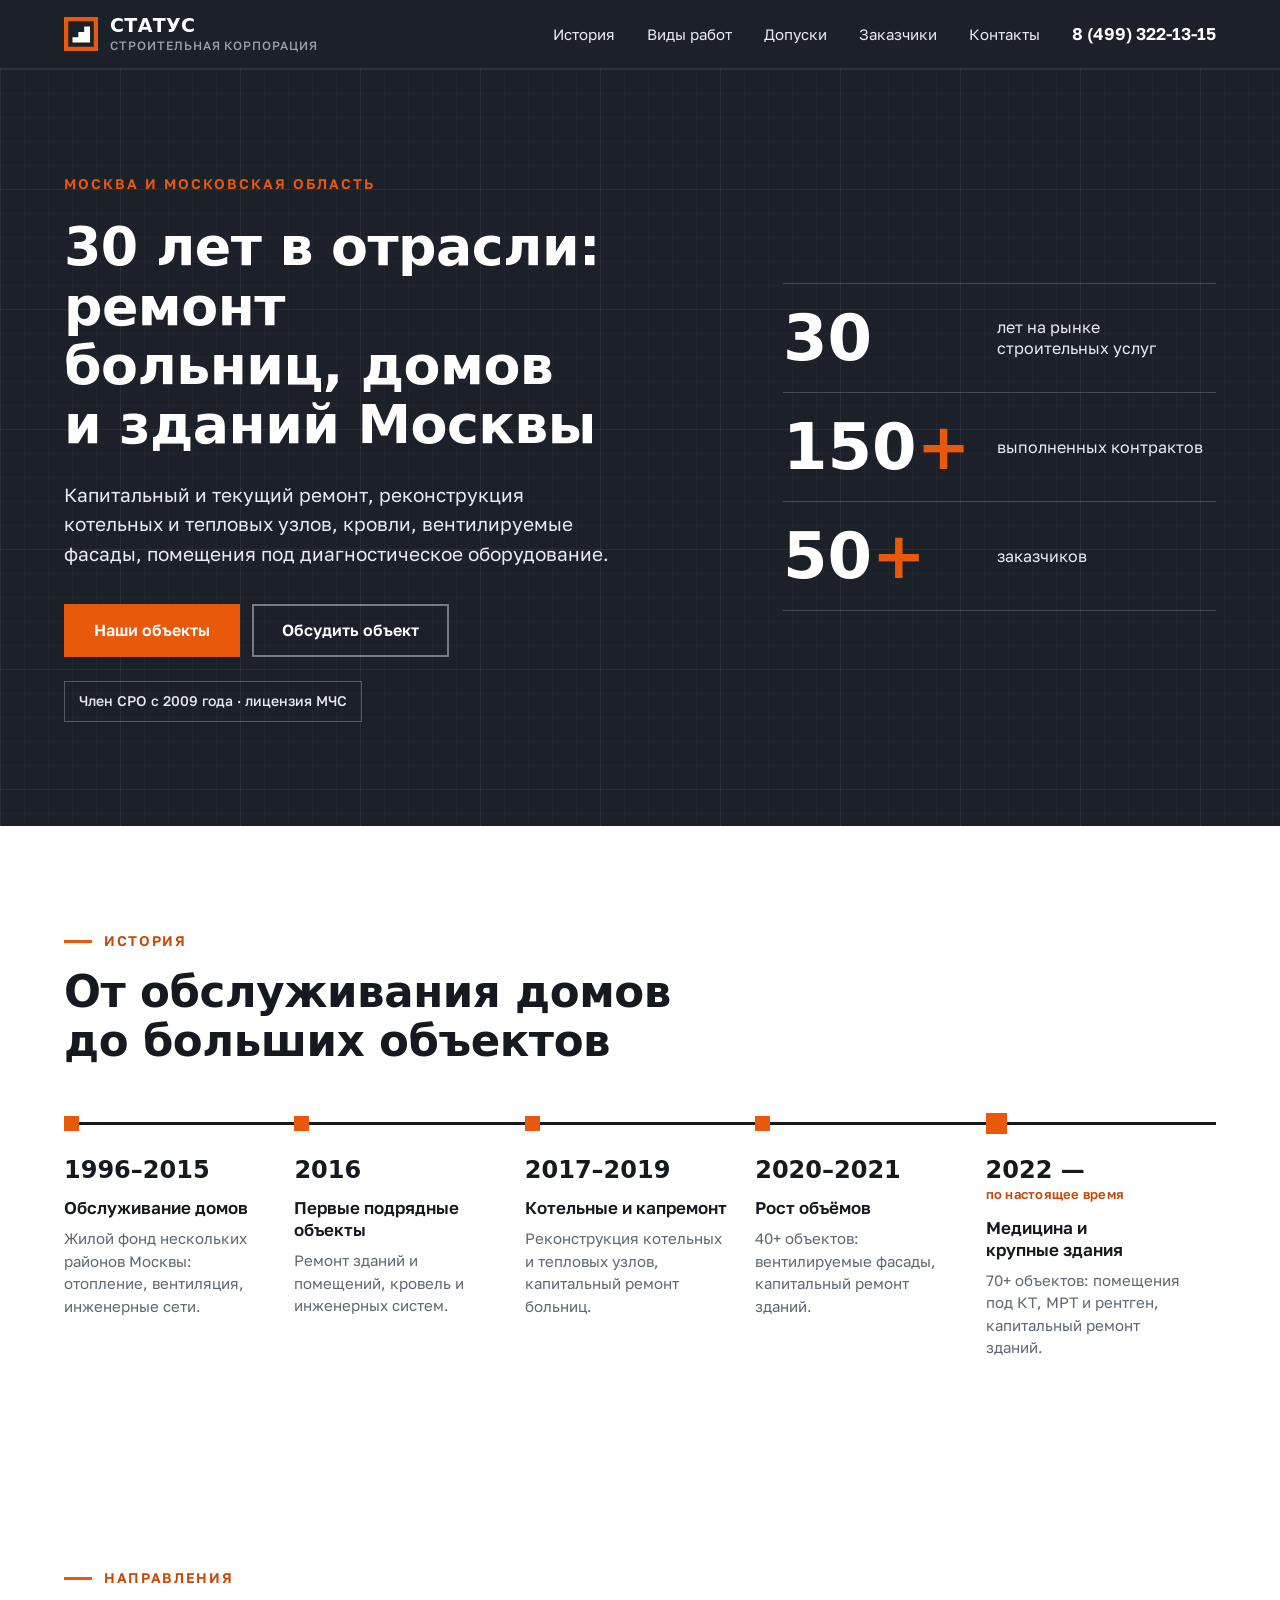
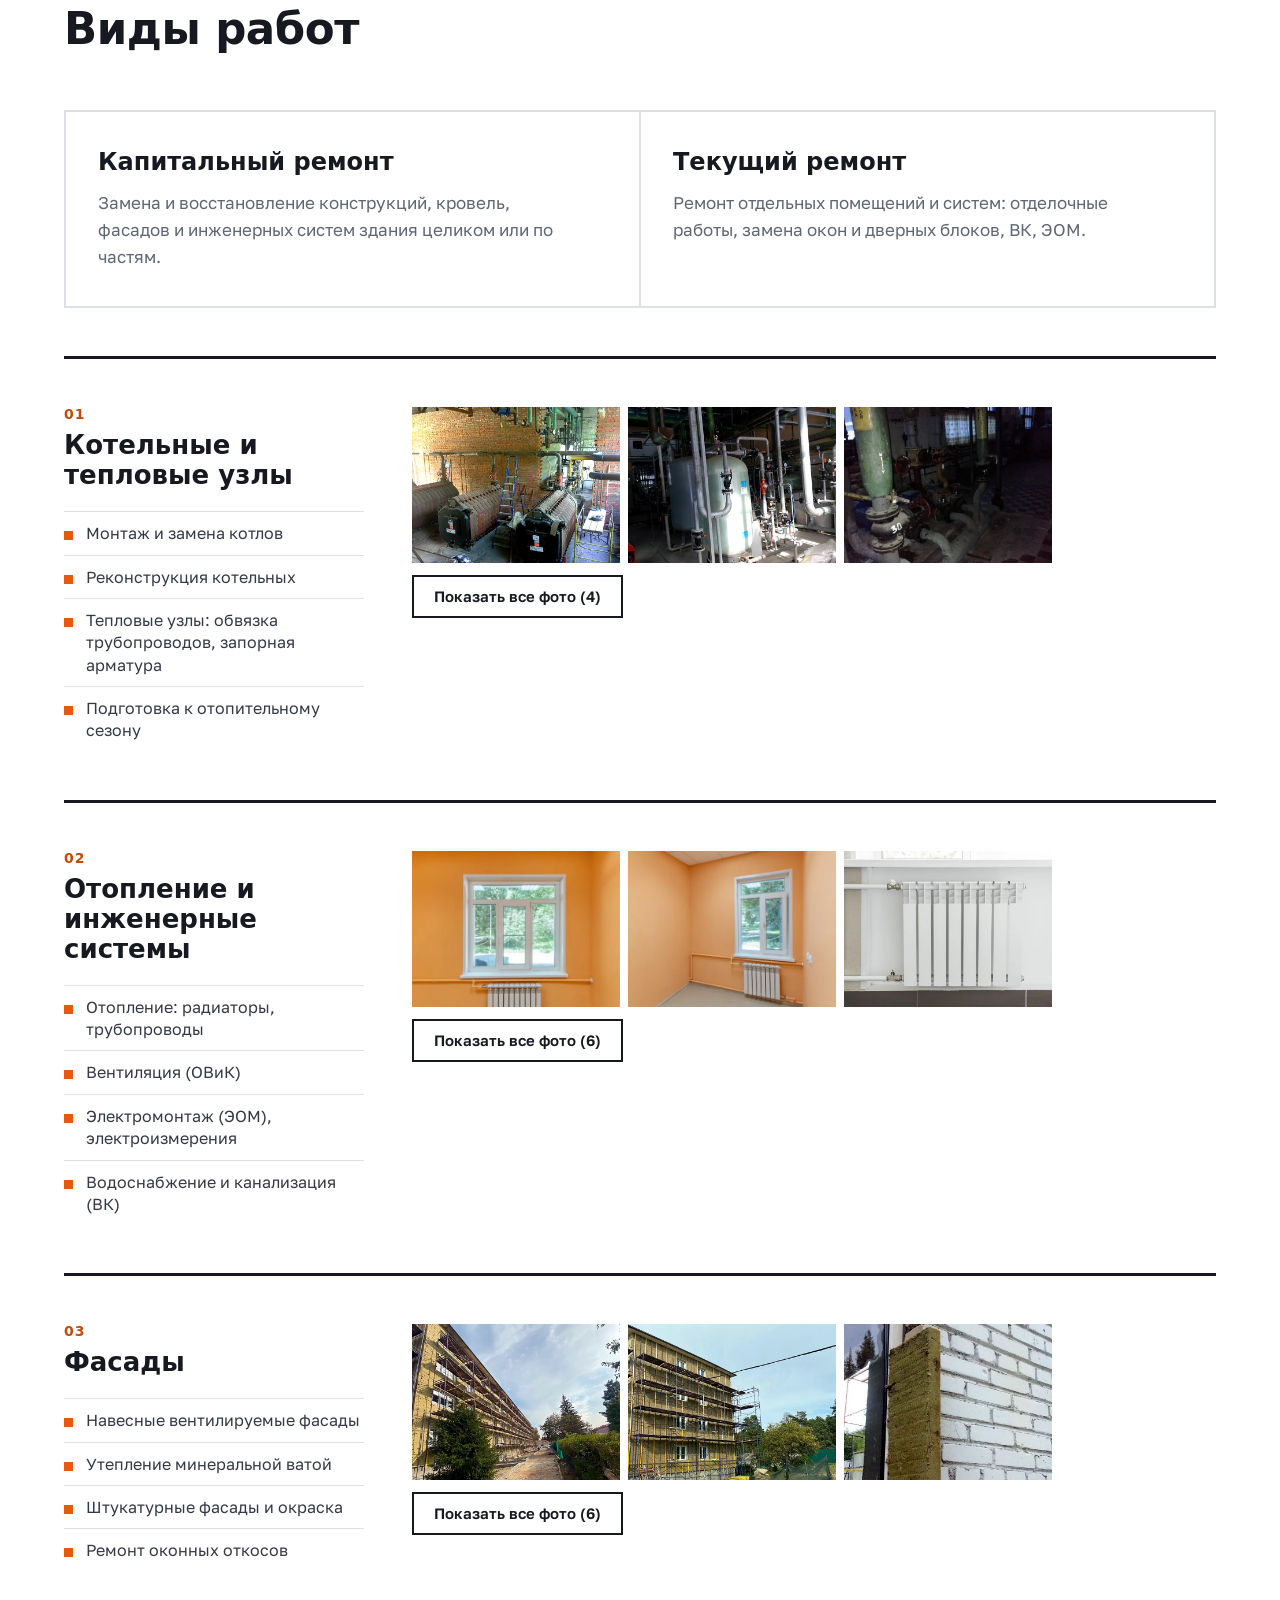
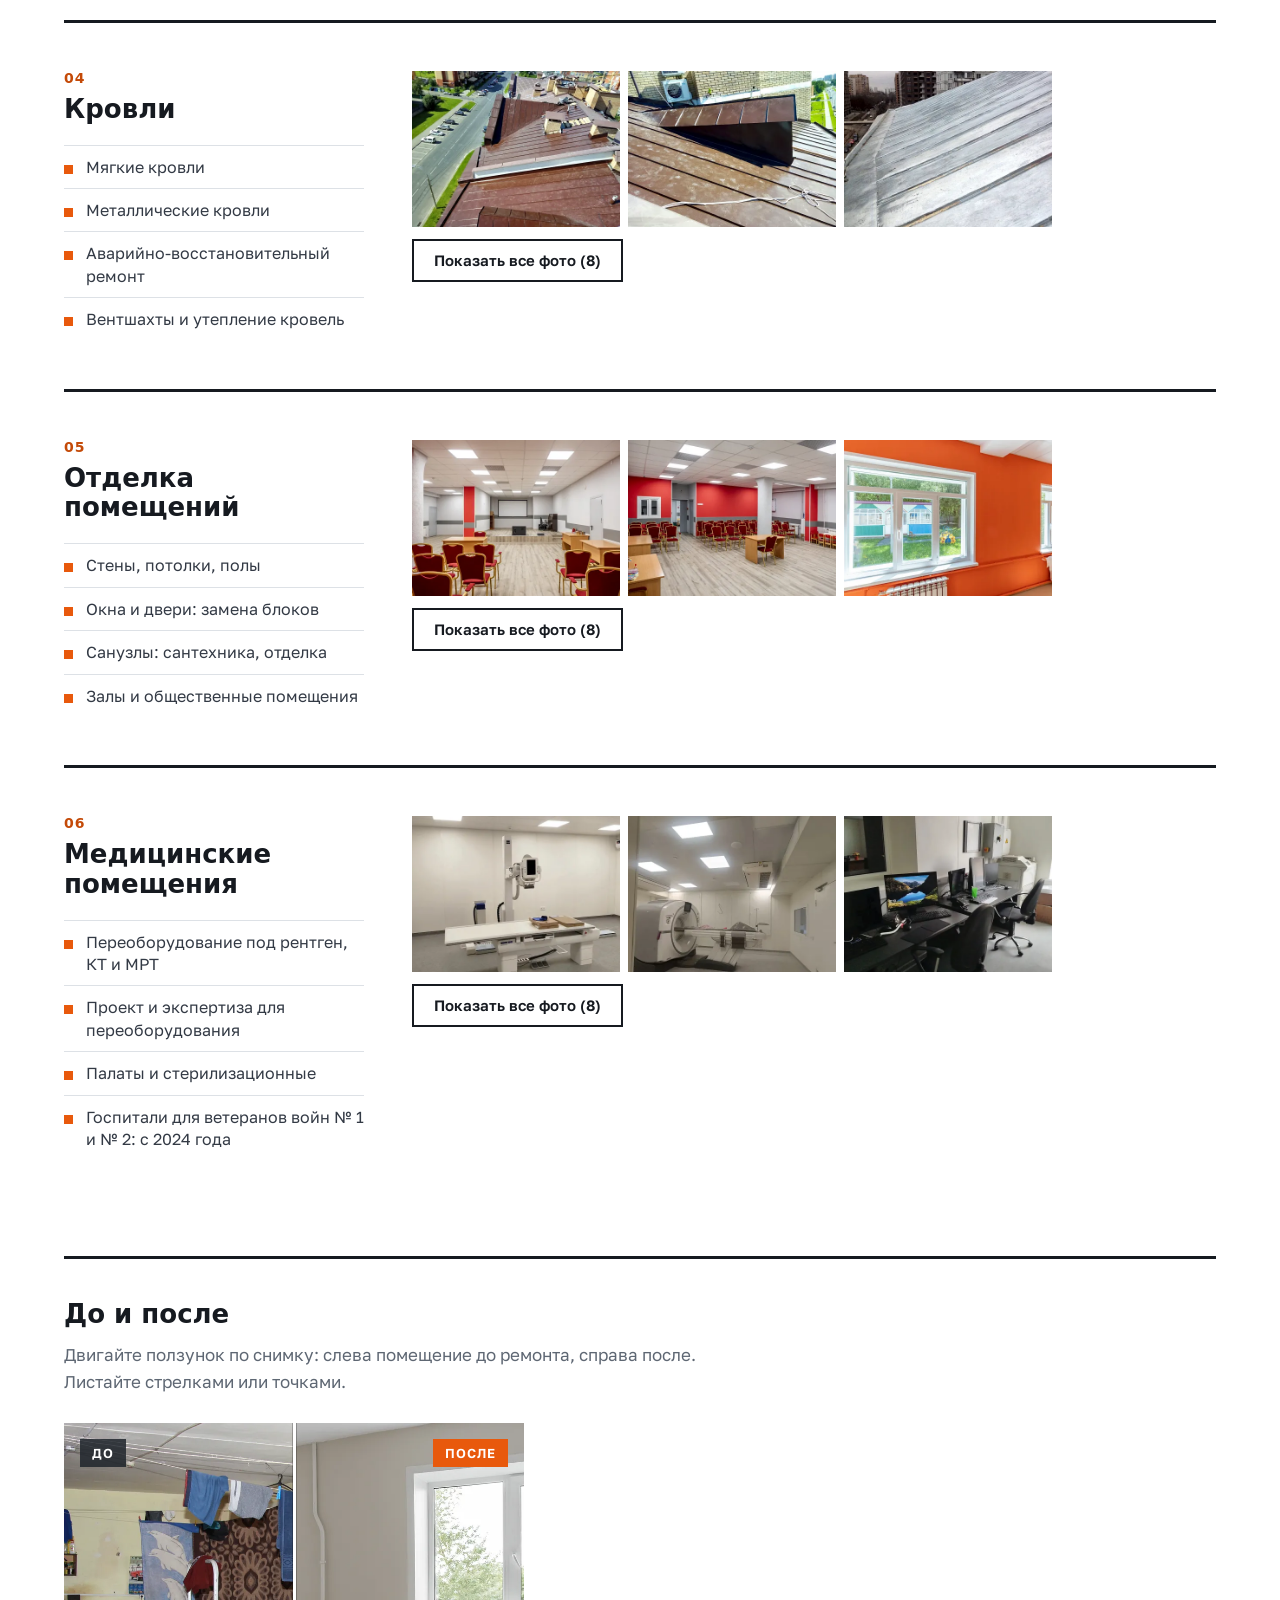
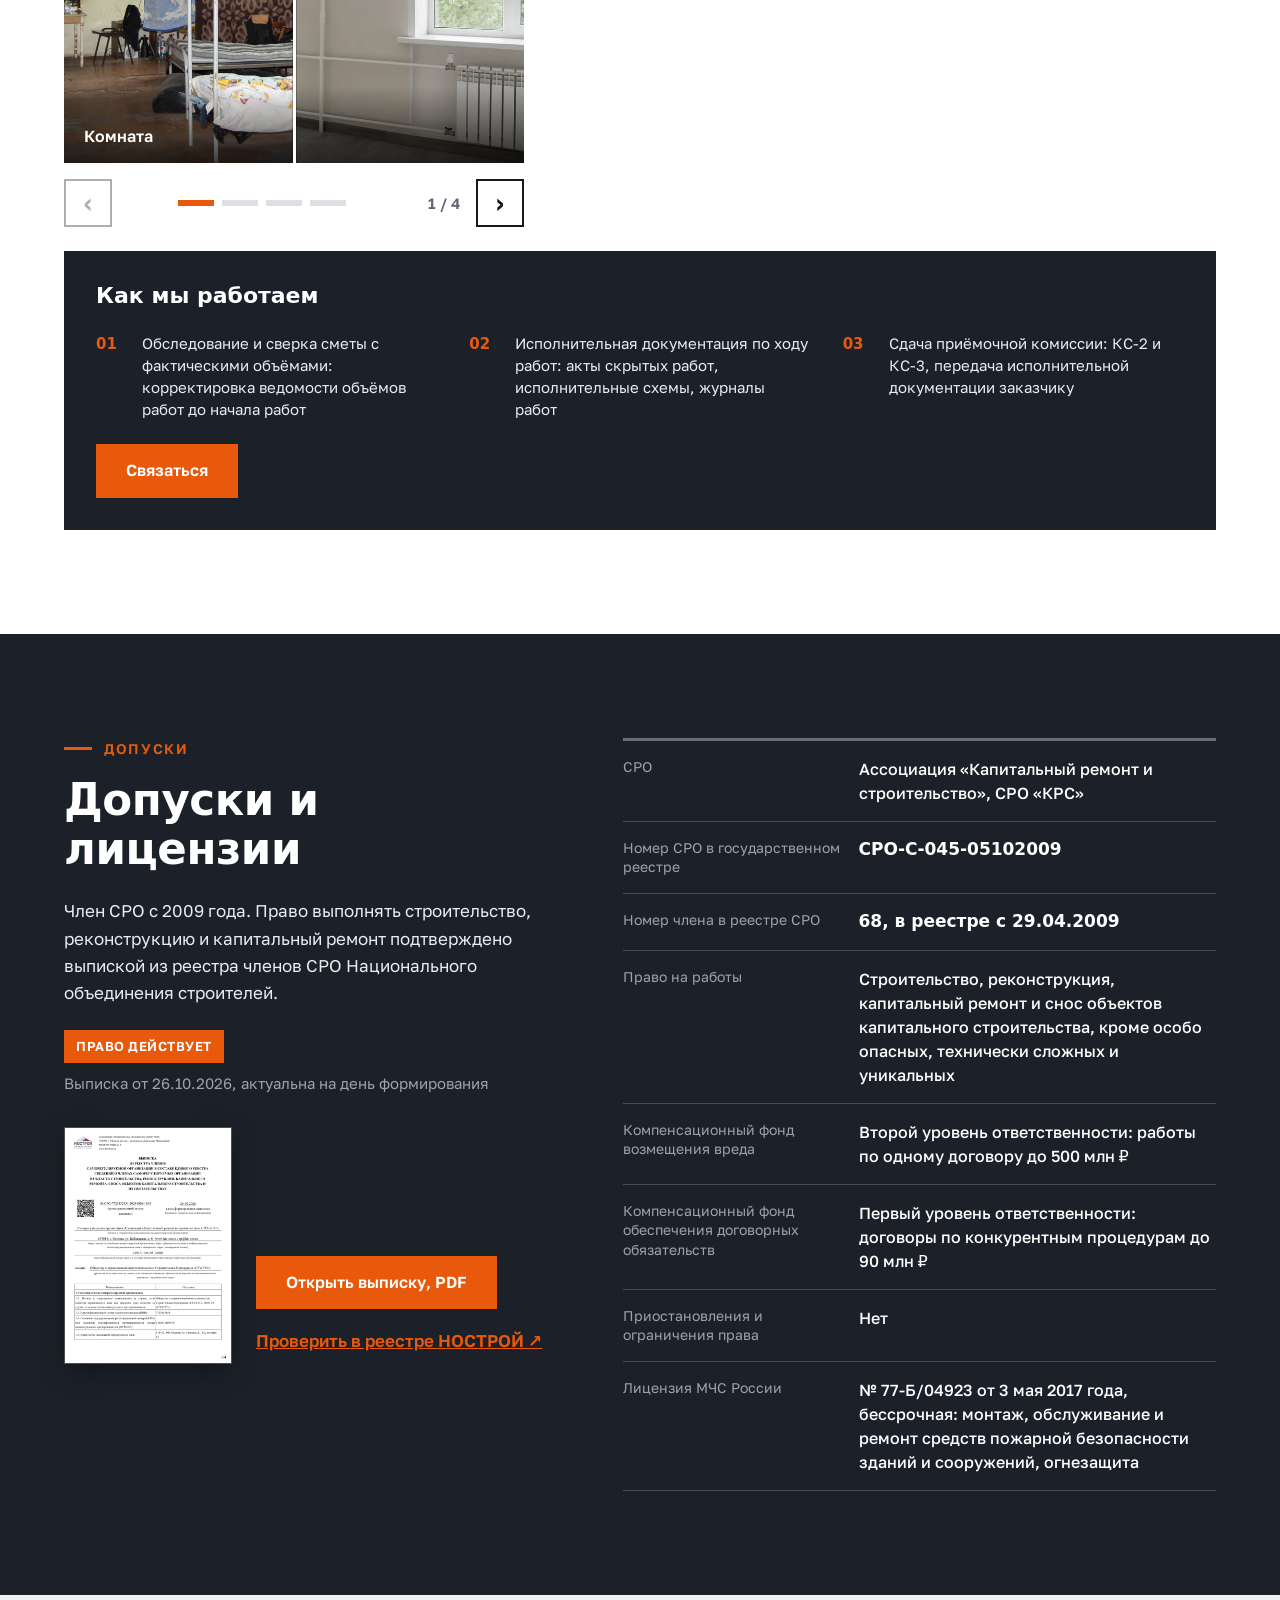
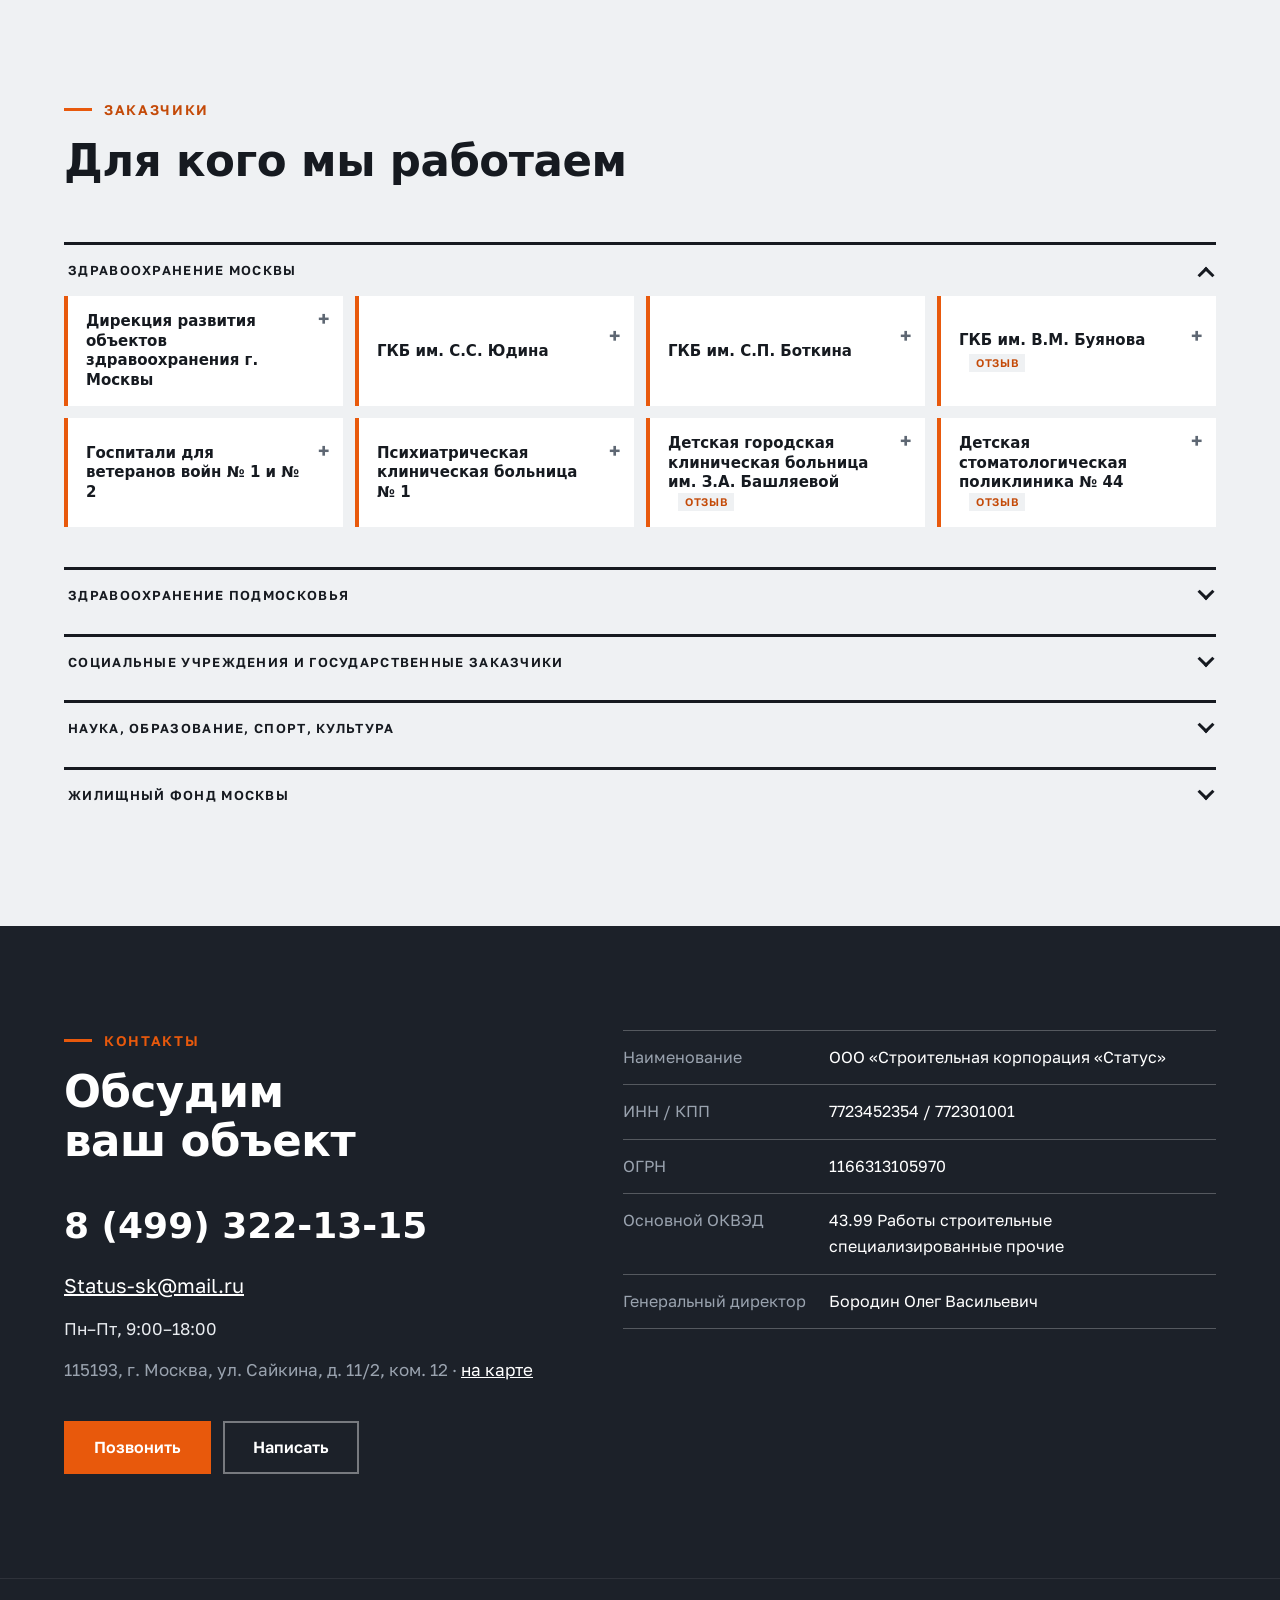
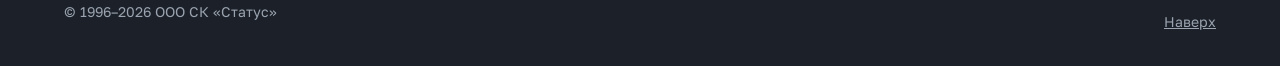
==== index.html @ 4840e93b "Компактные фото видов работ (три в ряд, остальное по кнопке) и До и после; сброс кеша css/js Co-Auth" ====
<!doctype html>
<html lang="ru">
<head>
  <meta charset="utf-8">
  <meta name="viewport" content="width=device-width, initial-scale=1">
  <title>СК «Статус» — ремонт и реконструкция больниц, котельные, кровли, фасады в Москве</title>
  <meta name="description" content="Строительная корпорация «Статус»: 30 лет в отрасли, 150+ выполненных контрактов. Капитальный и текущий ремонт больниц, жилых домов и общественных зданий, реконструкция котельных, кровли и фасады в Москве и Московской области.">
  <meta property="og:title" content="СК «Статус» — 30 лет в отрасли: ремонт больниц, домов и зданий Москвы">
  <meta property="og:description" content="150+ выполненных контрактов в Москве и Московской области.">
  <meta property="og:image" content="https://status-sk.ru/assets/img/og-logo.png">
  <meta property="og:url" content="https://status-sk.ru/">
  <link rel="canonical" href="https://status-sk.ru/">
  <meta property="og:type" content="website">
  <meta property="og:locale" content="ru_RU">
  <meta name="theme-color" content="#1c2129">
  <link rel="icon" href="data:image/svg+xml,%3Csvg%20xmlns='http://www.w3.org/2000/svg'%20viewBox='0%200%2064%2064'%3E%3Crect%20width='64'%20height='64'%20fill='%231c2129'/%3E%3Crect%20x='4'%20y='4'%20width='56'%20height='56'%20fill='none'%20stroke='%23e8590c'%20stroke-width='8'/%3E%3Cpath%20d='M16%2048V38h11V28h11V18h11v30z'%20fill='%23fff'/%3E%3C/svg%3E">
  <link rel="preload" href="assets/fonts/unbounded-700-cyrillic.woff2" as="font" type="font/woff2" crossorigin>
  <link rel="preload" href="assets/fonts/golos-400-cyrillic.woff2" as="font" type="font/woff2" crossorigin>
  <link rel="stylesheet" href="assets/css/fonts.css">
  <link rel="stylesheet" href="assets/css/style.css?v=3">
  <script type="application/ld+json">
  {
    "@context": "https://schema.org",
    "@type": "GeneralContractor",
    "name": "ООО «Строительная корпорация «Статус»",
    "alternateName": "СК «Статус»",
    "url": "https://status-sk.ru/",
    "logo": "https://status-sk.ru/assets/img/og-logo.png",
    "image": "https://status-sk.ru/assets/img/og-logo.png",
    "description": "Капитальный и текущий ремонт больниц, жилых и общественных зданий, реконструкция котельных, кровли и фасады в Москве и Московской области.",
    "telephone": "+7-499-322-13-15",
    "email": "Status-sk@mail.ru",
    "taxID": "7723452354",
    "vatID": "7723452354",
    "identifier": "1166313105970",
    "address": {
      "@type": "PostalAddress",
      "postalCode": "115193",
      "addressCountry": "RU",
      "addressLocality": "Москва",
      "streetAddress": "ул. Сайкина, д. 11/2, ком. 12"
    },
    "openingHoursSpecification": {
      "@type": "OpeningHoursSpecification",
      "dayOfWeek": ["Monday", "Tuesday", "Wednesday", "Thursday", "Friday"],
      "opens": "09:00",
      "closes": "18:00"
    },
    "areaServed": ["Москва", "Московская область"]
  }
  </script>
  <!-- Yandex.Metrika counter -->
  <script type="text/javascript">
    (function(m,e,t,r,i,k,a){
        m[i]=m[i]||function(){(m[i].a=m[i].a||[]).push(arguments)};
        m[i].l=1*new Date();
        for (var j = 0; j < document.scripts.length; j++) {if (document.scripts[j].src === r) { return; }}
        k=e.createElement(t),a=e.getElementsByTagName(t)[0],k.async=1,k.src=r,a.parentNode.insertBefore(k,a)
    })(window, document,'script','https://mc.yandex.ru/metrika/tag.js?id=113880160', 'ym');

    ym(113880160, 'init', {ssr:true, webvisor:true, clickmap:true, ecommerce:"dataLayer", referrer: document.referrer, url: location.href, accurateTrackBounce:true, trackLinks:true});
  </script>
  <!-- /Yandex.Metrika counter -->
</head>
<body>
<!-- Yandex.Metrika noscript -->
<noscript><div><img src="https://mc.yandex.ru/watch/113880160" style="position:absolute; left:-9999px;" alt=""></div></noscript>
<!-- /Yandex.Metrika noscript -->
<a class="skip" href="#main">Перейти к содержанию</a>

<header class="top" id="top">
  <div class="wrap top__in">
    <a class="logo" href="#top" aria-label="СК «Статус», на главную">
      <svg class="logo__mark" viewBox="0 0 64 64" aria-hidden="true"><rect x="4" y="4" width="56" height="56" fill="none" stroke="#e8590c" stroke-width="8"/><path d="M16 48V38h11V28h11V18h11v30z" fill="#fff"/></svg>
      <span class="logo__txt">Статус<small>строительная корпорация</small></span>
    </a>
    <nav class="nav" id="nav" aria-label="Основное меню">
      <a href="#history">История</a>
      <a href="#works">Виды работ</a>
      <a href="#sro">Допуски</a>
      <a href="#customers">Заказчики</a>
      <a href="#contacts">Контакты</a>
    </nav>
    <a class="phone" href="tel:+74993221315">8 (499) 322-13-15</a>
    <a class="phone-btn" href="tel:+74993221315" aria-label="Позвонить: 8 (499) 322-13-15"><svg viewBox="0 0 24 24" width="22" height="22" aria-hidden="true"><path fill="#fff" d="M6.6 10.8a15.1 15.1 0 0 0 6.6 6.6l2.2-2.2a1 1 0 0 1 1-.25 11.4 11.4 0 0 0 3.6.57 1 1 0 0 1 1 1V20a1 1 0 0 1-1 1A17 17 0 0 1 3 4a1 1 0 0 1 1-1h3.5a1 1 0 0 1 1 1c0 1.25.2 2.45.57 3.57a1 1 0 0 1-.25 1z"/></svg></a>
    <button type="button" class="burger" id="burger" aria-label="Открыть меню" aria-expanded="false" aria-controls="nav"><span></span><span></span><span></span></button>
  </div>
</header>

<main id="main">
  <section class="hero">
    <div class="wrap hero__in">
      <div class="hero__txt">
        <p class="eyebrow">Москва и Московская область</p>
        <h1>30 лет в&nbsp;отрасли: ремонт больниц, домов и&nbsp;зданий Москвы</h1>
        <p class="lead">Капитальный и текущий ремонт, реконструкция котельных и тепловых узлов, кровли, вентилируемые фасады, помещения под диагностическое оборудование.</p>
        <div class="hero__cta">
          <a class="btn" href="#works">Наши объекты</a>
          <a class="btn btn--ghost" href="#contacts">Обсудить объект</a>
        </div>
        <a class="hero__chip" href="#sro">Член СРО с 2009 года · лицензия МЧС</a>
      </div>
      <dl class="hero__stats">
        <div><dd data-years="1996">30</dd><dt>лет на рынке строительных услуг</dt></div>
        <div><dd>150<span>+</span></dd><dt>выполненных контрактов</dt></div>
        <div><dd>50<span>+</span></dd><dt>заказчиков</dt></div>
      </dl>
    </div>
  </section>

  <section class="sec" id="history">
    <div class="wrap">
      <div class="sec__head">
        <p class="kicker">История</p>
        <h2>От обслуживания домов до&nbsp;больших объектов</h2>
      </div>
      <ol class="timeline">
        <li><b>1996–2015</b><h3>Обслуживание домов</h3><p>Жилой фонд нескольких районов Москвы: отопление, вентиляция, инженерные сети.</p></li>
        <li><b>2016</b><h3>Первые подрядные объекты</h3><p>Ремонт зданий и помещений, кровель и инженерных систем.</p></li>
        <li><b>2017–2019</b><h3>Котельные и капремонт</h3><p>Реконструкция котельных и тепловых узлов, капитальный ремонт больниц.</p></li>
        <li><b>2020–2021</b><h3>Рост объёмов</h3><p>40+ объектов: вентилируемые фасады, капитальный ремонт зданий.</p></li>
        <li><b>2022 —<small>по настоящее время</small></b><h3>Медицина и крупные здания</h3><p>70+ объектов: помещения под КТ, МРТ и рентген, капитальный ремонт зданий.</p></li>
      </ol>
    </div>
  </section>

  <section class="sec" id="works">
    <div class="wrap">
      <div class="sec__head">
        <p class="kicker">Направления</p>
        <h2>Виды работ</h2>
      </div>
      <div class="kt">
        <div class="kt__col">
          <h3>Капитальный ремонт</h3>
          <p>Замена и восстановление конструкций, кровель, фасадов и инженерных систем здания целиком или по частям.</p>
        </div>
        <div class="kt__col">
          <h3>Текущий ремонт</h3>
          <p>Ремонт отдельных помещений и систем: отделочные работы, замена окон и дверных блоков, ВК, ЭОМ.</p>
        </div>
      </div>
      <article class="work">
        <div class="work__txt">
          <p class="work__n">01</p>
          <h3>Котельные и тепловые узлы</h3>
          <ul><li>Монтаж и замена котлов</li><li>Реконструкция котельных</li><li>Тепловые узлы: обвязка трубопроводов, запорная арматура</li><li>Подготовка к отопительному сезону</li></ul>
        </div>
        <div class="work__ph gal" style="--n:4">
          <button type="button" class="g" data-src="assets/img/boiler.webp"><img loading="lazy" width="720" height="540" src="assets/img/boiler-s.webp" alt="Монтаж котлов в котельной"><span>Монтаж котлов</span></button>
          <button type="button" class="g" data-src="assets/img/boiler-new.webp"><img loading="lazy" width="720" height="540" src="assets/img/boiler-new-s.webp" alt="Котельная после реконструкции"><span>Котельная после реконструкции</span></button>
          <button type="button" class="g" data-src="assets/img/before.webp"><img loading="lazy" width="720" height="540" src="assets/img/before-s.webp" alt="Тепловой узел до реконструкции"><span>Тепловой узел до</span></button>
          <button type="button" class="g" data-src="assets/img/after.webp"><img loading="lazy" width="720" height="540" src="assets/img/after-s.webp" alt="Тепловой узел после реконструкции"><span>Тепловой узел после</span></button>
        </div>
      </article>
      <article class="work">
        <div class="work__txt">
          <p class="work__n">02</p>
          <h3>Отопление и инженерные системы</h3>
          <ul><li>Отопление: радиаторы, трубопроводы</li><li>Вентиляция (ОВиК)</li><li>Электромонтаж (ЭОМ), электроизмерения</li><li>Водоснабжение и канализация (ВК)</li></ul>
        </div>
        <div class="work__ph gal" style="--n:6">
          <button type="button" class="g" data-src="assets/img/sanatorium-06-window-radiator.webp"><img loading="lazy" width="720" height="540" src="assets/img/sanatorium-06-window-radiator-s.webp" alt="Радиатор и трубопровод отопления под окном"><span>Радиатор и трубопровод</span></button>
          <button type="button" class="g" data-src="assets/img/sanatorium-09-room-peach.webp"><img loading="lazy" width="720" height="540" src="assets/img/sanatorium-09-room-peach-s.webp" alt="Помещение с радиатором и трубопроводом отопления"><span>Отопление в помещении</span></button>
          <button type="button" class="g" data-src="assets/img/starob-radiator-detail.webp"><img loading="lazy" width="720" height="540" src="assets/img/starob-radiator-detail-s.webp" alt="Радиатор отопления с терморегулятором"><span>Радиатор отопления</span></button>
          <button type="button" class="g" data-src="assets/img/starob-radiator-wall.webp"><img loading="lazy" width="720" height="540" src="assets/img/starob-radiator-wall-s.webp" alt="Радиатор под окном, подводка труб"><span>Радиатор и подводка</span></button>
          <button type="button" class="g" data-src="assets/img/starob-radiator-window.webp"><img loading="lazy" width="720" height="540" src="assets/img/starob-radiator-window-s.webp" alt="Монтаж радиатора под окном"><span>Радиатор под окном</span></button>
          <button type="button" class="g" data-src="assets/img/starob-sinks-marble.webp"><img loading="lazy" width="720" height="540" src="assets/img/starob-sinks-marble-s.webp" alt="Умывальники в санузле с облицовкой плиткой"><span>Сантехника в санузле</span></button>
        </div>
      </article>
      <article class="work">
        <div class="work__txt">
          <p class="work__n">03</p>
          <h3>Фасады</h3>
          <ul><li>Навесные вентилируемые фасады</li><li>Утепление минеральной ватой</li><li>Штукатурные фасады и окраска</li><li>Ремонт оконных откосов</li></ul>
        </div>
        <div class="work__ph gal" style="--n:6">
          <button type="button" class="g" data-src="assets/img/vent-a.webp"><img loading="lazy" width="720" height="540" src="assets/img/vent-a-s.webp" alt="Монтаж вентилируемого фасада длинного корпуса"><span>Вентилируемый фасад</span></button>
          <button type="button" class="g" data-src="assets/img/vent-b.webp"><img loading="lazy" width="720" height="540" src="assets/img/vent-b-s.webp" alt="Монтаж фасадной системы на лесах"><span>Подсистема фасада</span></button>
          <button type="button" class="g" data-src="assets/img/insulation.webp"><img loading="lazy" width="720" height="540" src="assets/img/insulation-s.webp" alt="Утепление фасада минеральной ватой"><span>Утепление</span></button>
          <button type="button" class="g" data-src="assets/img/facade.webp"><img loading="lazy" width="720" height="540" src="assets/img/facade-s.webp" alt="Фасадные работы на строительных лесах"><span>Фасад на лесах</span></button>
          <button type="button" class="g" data-src="assets/img/facade-scaffold-1.webp"><img loading="lazy" width="720" height="540" src="assets/img/facade-scaffold-1-s.webp" alt="Реконструкция фасада здания на строительных лесах"><span>Реконструкция фасада</span></button>
          <button type="button" class="g" data-src="assets/img/facade-scaffold-2.webp"><img loading="lazy" width="720" height="540" src="assets/img/facade-scaffold-2-s.webp" alt="Фасад с утеплением на лесах, вид с улицы"><span>Фасад на лесах</span></button>
        </div>
      </article>
      <article class="work">
        <div class="work__txt">
          <p class="work__n">04</p>
          <h3>Кровли</h3>
          <ul><li>Мягкие кровли</li><li>Металлические кровли</li><li>Аварийно-восстановительный ремонт</li><li>Вентшахты и утепление кровель</li></ul>
        </div>
        <div class="work__ph gal" style="--n:8">
          <button type="button" class="g" data-src="assets/img/roof-metal-1.webp"><img loading="lazy" width="720" height="540" src="assets/img/roof-metal-1-s.webp" alt="Металлическая кровля: вид с высоты"><span>Металлическая кровля</span></button>
          <button type="button" class="g" data-src="assets/img/roof-metal-3.webp"><img loading="lazy" width="720" height="540" src="assets/img/roof-metal-3-s.webp" alt="Металлическая кровля: фальцы и примыкания"><span>Фальцы и примыкания</span></button>
          <button type="button" class="g" data-src="assets/img/roof-steel.webp"><img loading="lazy" width="720" height="540" src="assets/img/roof-steel-s.webp" alt="Фальцевая кровля из оцинкованной стали"><span>Кровля из стали</span></button>
          <button type="button" class="g" data-src="assets/img/roof.webp"><img loading="lazy" width="720" height="540" src="assets/img/roof-s.webp" alt="Устройство мягкой кровли"><span>Устройство мягкой кровли</span></button>
          <button type="button" class="g" data-src="assets/img/roof-seam-chimneys.webp"><img loading="lazy" width="720" height="540" src="assets/img/roof-seam-chimneys-s.webp" alt="Фальцевая кровля с дымовыми трубами"><span>Фальцевая кровля</span></button>
          <button type="button" class="g" data-src="assets/img/roof-seam-valley.webp"><img loading="lazy" width="720" height="540" src="assets/img/roof-seam-valley-s.webp" alt="Ендова фальцевой кровли"><span>Ендова и фальцы</span></button>
          <button type="button" class="g" data-src="assets/img/roof-seam-aerial.webp"><img loading="lazy" width="720" height="540" src="assets/img/roof-seam-aerial-s.webp" alt="Фальцевая кровля многоэтажного дома, вид сверху"><span>Кровля сверху</span></button>
          <button type="button" class="g" data-src="assets/img/roof-seam-panorama.webp"><img loading="lazy" width="720" height="540" src="assets/img/roof-seam-panorama-s.webp" alt="Кровля жилого комплекса с высоты"><span>Кровля с высоты</span></button>
        </div>
      </article>
      <article class="work">
        <div class="work__txt">
          <p class="work__n">05</p>
          <h3>Отделка помещений</h3>
          <ul><li>Стены, потолки, полы</li><li>Окна и двери: замена блоков</li><li>Санузлы: сантехника, отделка</li><li>Залы и общественные помещения</li></ul>
        </div>
        <div class="work__ph gal" style="--n:8">
          <button type="button" class="g" data-src="assets/img/sanatorium-02-hall-stage.webp"><img loading="lazy" width="720" height="540" src="assets/img/sanatorium-02-hall-stage-s.webp" alt="Зал со сценой и экраном после ремонта"><span>Зал после ремонта</span></button>
          <button type="button" class="g" data-src="assets/img/sanatorium-03-hall-wide.webp"><img loading="lazy" width="720" height="540" src="assets/img/sanatorium-03-hall-wide-s.webp" alt="Зал: окрашенные стены, новый пол и освещение"><span>Отделка зала</span></button>
          <button type="button" class="g" data-src="assets/img/sanatorium-07-window-view.webp"><img loading="lazy" width="720" height="540" src="assets/img/sanatorium-07-window-view-s.webp" alt="Новое пластиковое окно, вид на территорию санатория"><span>Замена окон</span></button>
          <button type="button" class="g" data-src="assets/img/sanatorium-10-facade-entrance.webp"><img loading="lazy" width="720" height="540" src="assets/img/sanatorium-10-facade-entrance-s.webp" alt="Входная группа с остеклением и фасад"><span>Входная группа и фасад</span></button>
          <button type="button" class="g" data-src="assets/img/starob-room-window-radiator.webp"><img loading="lazy" width="720" height="540" src="assets/img/starob-room-window-radiator-s.webp" alt="Помещение после отделки: окно, радиатор, плитка на полу"><span>Отделка помещения</span></button>
          <button type="button" class="g" data-src="assets/img/starob-room-long.webp"><img loading="lazy" width="720" height="540" src="assets/img/starob-room-long-s.webp" alt="Просторное помещение после отделки"><span>Помещение после отделки</span></button>
          <button type="button" class="g" data-src="assets/img/starob-room-bright.webp"><img loading="lazy" width="720" height="540" src="assets/img/starob-room-bright-s.webp" alt="Помещение с новыми окнами и полом"><span>Окна и полы</span></button>
          <button type="button" class="g" data-src="assets/img/starob-room-window-pair.webp"><img loading="lazy" width="720" height="540" src="assets/img/starob-room-window-pair-s.webp" alt="Помещение с новым окном и подвесным потолком"><span>Окна и потолки</span></button>
        </div>
      </article>
      <article class="work">
        <div class="work__txt">
          <p class="work__n">06</p>
          <h3>Медицинские помещения</h3>
          <ul><li>Переоборудование под рентген, КТ и МРТ</li><li>Проект и экспертиза для переоборудования</li><li>Палаты и стерилизационные</li><li>Госпитали для ветеранов войн № 1 и № 2: с 2024 года</li></ul>
        </div>
        <div class="work__ph gal" style="--n:8">
          <button type="button" class="g" data-src="assets/img/medical-rentgen-equipment.webp"><img loading="lazy" width="720" height="540" src="assets/img/medical-rentgen-equipment-s.webp" alt="Рентген-кабинет с цифровым рентгеновским комплексом"><span>Рентген-кабинет</span></button>
          <button type="button" class="g" data-src="assets/img/medical-ct-room.webp"><img loading="lazy" width="720" height="540" src="assets/img/medical-ct-room-s.webp" alt="Кабинет компьютерной томографии с КТ-аппаратом"><span>Кабинет КТ</span></button>
          <button type="button" class="g" data-src="assets/img/medical-rentgen-workstation.webp"><img loading="lazy" width="720" height="540" src="assets/img/medical-rentgen-workstation-s.webp" alt="Пост управления рентгенодиагностическим комплексом"><span>Пост управления</span></button>
          <button type="button" class="g" data-src="assets/img/medical-dubrovka-xray-a.webp"><img loading="lazy" width="720" height="540" src="assets/img/medical-dubrovka-xray-a-s.webp" alt="Рентген-кабинет, ГВВ № 1"><span>Рентген, ГВВ № 1</span></button>
          <button type="button" class="g" data-src="assets/img/medical-dubrovka-ct-gantry.webp"><img loading="lazy" width="720" height="540" src="assets/img/medical-dubrovka-ct-gantry-s.webp" alt="Кабинет КТ, ГВВ № 1"><span>КТ, ГВВ № 1</span></button>
          <button type="button" class="g" data-src="assets/img/medical-rechniki-xray-hall.webp"><img loading="lazy" width="720" height="540" src="assets/img/medical-rechniki-xray-hall-s.webp" alt="Рентген-зал с цифровым комплексом"><span>Рентген-зал</span></button>
          <button type="button" class="g" data-src="assets/img/medical-dubrovka-ct-table.webp"><img loading="lazy" width="720" height="540" src="assets/img/medical-dubrovka-ct-table-s.webp" alt="КТ-аппарат после монтажа отделки"><span>КТ-аппарат</span></button>
          <button type="button" class="g" data-src="assets/img/medical-ward.webp"><img loading="lazy" width="720" height="540" src="assets/img/medical-ward-s.webp" alt="Палата после отделки"><span>Палата</span></button>
        </div>
      </article>
      <div class="beaf">
        <div class="beaf__head">
          <h3>До и после</h3>
          <p>Двигайте ползунок по снимку: слева помещение до ремонта, справа после. Листайте стрелками или точками.</p>
        </div>
        <div class="car" role="group" aria-roledescription="карусель" aria-label="Работы до и после">
          <div class="car__track" tabindex="-1">
        <figure class="cmp" style="--p:50%">
          <img src="assets/img/ba-room-after.webp" width="900" height="900" loading="lazy" alt="Помещение: до и после ремонта — после">
          <img class="cmp__b" src="assets/img/ba-room-before.webp" width="900" height="900" loading="lazy" alt="Помещение: до и после ремонта — до">
          <span class="cmp__l cmp__l--b">До</span><span class="cmp__l cmp__l--a">После</span>
          <input type="range" min="0" max="100" value="50" aria-label="Сравнить до и после: Комната">
          <figcaption>Комната</figcaption>
        </figure>
        <figure class="cmp" style="--p:50%">
          <img src="assets/img/ba-corridor-after.webp" width="900" height="900" loading="lazy" alt="Коридор: до и после ремонта — после">
          <img class="cmp__b" src="assets/img/ba-corridor-before.webp" width="900" height="900" loading="lazy" alt="Коридор: до и после ремонта — до">
          <span class="cmp__l cmp__l--b">До</span><span class="cmp__l cmp__l--a">После</span>
          <input type="range" min="0" max="100" value="50" aria-label="Сравнить до и после: Коридор">
          <figcaption>Коридор</figcaption>
        </figure>
        <figure class="cmp" style="--p:50%">
          <img src="assets/img/ba-shower-after.webp" width="900" height="900" loading="lazy" alt="Душевая: до и после ремонта — после">
          <img class="cmp__b" src="assets/img/ba-shower-before.webp" width="900" height="900" loading="lazy" alt="Душевая: до и после ремонта — до">
          <span class="cmp__l cmp__l--b">До</span><span class="cmp__l cmp__l--a">После</span>
          <input type="range" min="0" max="100" value="50" aria-label="Сравнить до и после: Душевая">
          <figcaption>Душевая</figcaption>
        </figure>
        <figure class="cmp" style="--p:50%">
          <img src="assets/img/ba-boiler-after.webp" width="900" height="900" loading="lazy" alt="Узел водоснабжения: до и после ремонта — после">
          <img class="cmp__b" src="assets/img/ba-boiler-before.webp" width="900" height="900" loading="lazy" alt="Узел водоснабжения: до и после ремонта — до">
          <span class="cmp__l cmp__l--b">До</span><span class="cmp__l cmp__l--a">После</span>
          <input type="range" min="0" max="100" value="50" aria-label="Сравнить до и после: Водонагреватель">
          <figcaption>Водонагреватель</figcaption>
        </figure>
          </div>
          <div class="car__bar">
            <button type="button" class="car__btn car__prev" aria-label="Предыдущий снимок">‹</button>
            <div class="car__dots" aria-hidden="true"></div>
            <span class="car__n" aria-live="polite"></span>
            <button type="button" class="car__btn car__next" aria-label="Следующий снимок">›</button>
          </div>
        </div>
      </div>
      <div class="how">
        <h3>Как мы работаем</h3>
        <ol>
          <li><b>01</b><span>Обследование и сверка сметы с фактическими объёмами: корректировка ведомости объёмов работ до начала работ</span></li>
          <li><b>02</b><span>Исполнительная документация по ходу работ: акты скрытых работ, исполнительные схемы, журналы работ</span></li>
          <li><b>03</b><span>Сдача приёмочной комиссии: КС-2 и КС-3, передача исполнительной документации заказчику</span></li>
        </ol>
        <a class="btn" href="#contacts">Связаться</a>
      </div>
    </div>
  </section>

  <section class="sec sec--dark" id="sro">
    <div class="wrap grid2">
      <div>
        <p class="kicker">Допуски</p>
        <h2>Допуски и лицензии</h2>
        <p class="sro__lead">Член СРО с 2009 года. Право выполнять строительство, реконструкцию и капитальный ремонт подтверждено выпиской из реестра членов СРО Национального объединения строителей.</p>
        <p class="sro__status"><span>Право действует</span> Выписка от 26.10.2026, актуальна на день формирования</p>
        <div class="sro__doc">
          <a class="sro__thumb" href="assets/docs/sro-vypiska-2026-10-26.pdf" target="_blank" rel="noopener" aria-label="Открыть выписку из реестра СРО, PDF, 1,5 МБ">
            <img loading="lazy" width="636" height="900" src="assets/img/sro-vypiska-1-s.webp" alt="Первая страница выписки из реестра членов СРО от 26.10.2026">
          </a>
          <div class="sro__links">
            <a class="btn" href="assets/docs/sro-vypiska-2026-10-26.pdf" target="_blank" rel="noopener">Открыть выписку, PDF</a>
            <a class="sro__ext" href="https://reestr.nostroy.ru/" target="_blank" rel="noopener noreferrer">Проверить в реестре НОСТРОЙ ↗</a>
          </div>
        </div>
      </div>
      <dl class="sro__facts">
        <div><dt>СРО</dt><dd>Ассоциация «Капитальный ремонт и строительство», СРО «КРС»</dd></div>
        <div><dt>Номер СРО в государственном реестре</dt><dd>СРО-С-045-05102009</dd></div>
        <div><dt>Номер члена в реестре СРО</dt><dd>68, в реестре с 29.04.2009</dd></div>
        <div><dt>Право на работы</dt><dd>Строительство, реконструкция, капитальный ремонт и снос объектов капитального строительства, кроме особо опасных, технически сложных и уникальных</dd></div>
        <div><dt>Компенсационный фонд возмещения вреда</dt><dd>Второй уровень ответственности: работы по одному договору до 500&nbsp;млн&nbsp;₽</dd></div>
        <div><dt>Компенсационный фонд обеспечения договорных обязательств</dt><dd>Первый уровень ответственности: договоры по конкурентным процедурам до 90&nbsp;млн&nbsp;₽</dd></div>
        <div><dt>Приостановления и ограничения права</dt><dd>Нет</dd></div>
        <div><dt>Лицензия МЧС России</dt><dd>№ 77-Б/04923 от 3 мая 2017 года, бессрочная: монтаж, обслуживание и ремонт средств пожарной безопасности зданий и сооружений, огнезащита</dd></div>
      </dl>
    </div>
  </section>

  <section class="sec sec--stone" id="customers">
    <div class="wrap">
      <div class="sec__head">
        <p class="kicker">Заказчики</p>
        <h2>Для кого мы работаем</h2>
      </div>
      <div class="cgs">
        <details class="cg" open><summary><span>Здравоохранение Москвы</span><i aria-hidden="true"></i></summary><ul>
          <li><button type="button" class="c" aria-expanded="false">Дирекция развития объектов здравоохранения г. Москвы<i aria-hidden="true">+</i></button><div class="more"><dl><dt>Что делали</dt><dd>Переоборудование помещений под КТ, МРТ и рентген в городских больницах, включая проект и экспертизу.</dd><dt>Годы</dt><dd>2022–2026</dd></dl></div></li>
          <li><button type="button" class="c" aria-expanded="false">ГКБ им. С.С. Юдина<i aria-hidden="true">+</i></button><div class="more"><dl><dt>Что делали</dt><dd>Текущий ремонт помещений; помещения под компьютерный и магнитно-резонансный томографы.</dd><dt>Годы</dt><dd>2026</dd></dl></div></li>
          <li><button type="button" class="c" aria-expanded="false">ГКБ им. С.П. Боткина<i aria-hidden="true">+</i></button><div class="more"><dl><dt>Что делали</dt><dd>Помещения под компьютерный томограф и два рентгенодиагностических аппарата.</dd><dt>Годы</dt><dd>2024</dd></dl></div></li>
          <li><button type="button" class="c" aria-expanded="false">ГКБ им. В.М. Буянова<em class="rvtag">Отзыв</em><i aria-hidden="true">+</i></button><div class="more"><dl><dt>Что делали</dt><dd>Текущий ремонт помещений лечебного корпуса.</dd><dt>Годы</dt><dd>2022–2024</dd><dt>Отзыв заказчика</dt><dd class="rv">Заслуживают хвалебных слов! Вовремя выполнили все обязательства по договору «Выполнение работ по текущему ремонту помещений лечебного корпуса для нужд ГБУЗ «ГКБ имени В.М. Буянова ДЗМ»». Рады были поработать с вами.</dd></dl><a class="site" href="https://gkb-buyanova.ru/" target="_blank" rel="noopener noreferrer">Сайт заказчика ↗</a></div></li>
          <li><button type="button" class="c" aria-expanded="false">Госпитали для ветеранов войн № 1 и № 2<i aria-hidden="true">+</i></button><div class="more"><dl><dt>Что делали</dt><dd>Помещения под МРТ, КТ и рентгенодиагностические аппараты, под стерилизаторы; ремонт помещений.</dd><dt>Годы</dt><dd>2024–2026</dd></dl></div></li>
          <li><button type="button" class="c" aria-expanded="false">Психиатрическая клиническая больница № 1<i aria-hidden="true">+</i></button><div class="more"><dl><dt>Что делали</dt><dd>Текущий ремонт второго этажа строения № 22.</dd><dt>Годы</dt><dd>2023</dd></dl></div></li>
          <li><button type="button" class="c" aria-expanded="false">Детская городская клиническая больница им. З.А. Башляевой<em class="rvtag">Отзыв</em><i aria-hidden="true">+</i></button><div class="more"><dl><dt>Что делали</dt><dd>Текущий ремонт помещений отделения нефрологии.</dd><dt>Годы</dt><dd>2016</dd><dt>Отзыв заказчика</dt><dd class="rv">Договор «Аукцион в электронной форме на право заключения гражданско-правового договора на выполнение работ по текущему ремонту помещений отделения нефрологии для ГБУЗ «ДГКБ им. З.А. Башляевой ДЗМ»» был выполнен без нареканий. Спасибо за сотрудничество. Успехов и развития вам!!!</dd></dl></div></li>
          <li><button type="button" class="c" aria-expanded="false">Детская стоматологическая поликлиника № 44<em class="rvtag">Отзыв</em><i aria-hidden="true">+</i></button><div class="more"><dl><dt>Что делали</dt><dd>Ремонт лестницы, подвальных помещений и кровли, благоустройство территории, проект ремонта вентиляции.</dd><dt>Годы</dt><dd>2018–2021</dd><dt>Отзыв заказчика</dt><dd class="rv">Контракт «Аукцион в электронной форме на право заключения договора на выполнение работ по текущему ремонту лестницы ГБУЗ «ДСП № 44 ДЗМ», по адресу: г. Москва, Университетский проспект, д. 4А, корпус 1» был выполнен без проблем. Спасибо вашей команде за оперативность и взятые на себя обязательства. Успехов и развития вам!!!</dd></dl></div></li>
        </ul></details>
        <details class="cg"><summary><span>Здравоохранение Подмосковья</span><i aria-hidden="true"></i></summary><ul>
          <li><button type="button" class="c" aria-expanded="false">Ногинская центральная районная больница<em class="rvtag">Отзыв</em><i aria-hidden="true">+</i></button><div class="more"><dl><dt>Что делали</dt><dd>Ремонт лечебных корпусов, в том числе травматологического отделения стационара; аварийно-восстановительный ремонт кровли Электроуглинской больницы.</dd><dt>Годы</dt><dd>2021</dd><dt>Отзыв заказчика</dt><dd class="rv">Подрядчики оперативно оказали услуги по обязательству «Проведение работ по аварийно-восстановительному ремонту кровли Электроуглинской больницы». Без претензий.</dd></dl></div></li>
          <li><button type="button" class="c" aria-expanded="false">Видновская районная клиническая больница<em class="rvtag">Отзыв</em><i aria-hidden="true">+</i></button><div class="more"><dl><dt>Что делали</dt><dd>Капитальный ремонт помещений детского консультативно-диагностического центра; подготовка к отопительному сезону.</dd><dt>Годы</dt><dd>2018–2020</dd><dt>Отзыв заказчика</dt><dd class="rv">Благодарность подрядчику «ООО СК «СТАТУС»» за оказанные услуги по заявке от 29.06.2020.</dd></dl></div></li>
          <li><button type="button" class="c" aria-expanded="false">Луховицкая центральная районная больница<i aria-hidden="true">+</i></button><div class="more"><dl><dt>Что делали</dt><dd>Ремонт амбулатории в селе Григорьевское.</dd><dt>Годы</dt><dd>2022</dd></dl></div></li>
        </ul></details>
        <details class="cg"><summary><span>Социальные учреждения и государственные заказчики</span><i aria-hidden="true"></i></summary><ul>
          <li><button type="button" class="c" aria-expanded="false">Орехово-Зуевский психоневрологический интернат<i aria-hidden="true">+</i></button><div class="more"><dl><dt>Что делали</dt><dd>Капитальный ремонт административного корпуса № 7, устройство вентилируемого фасада.</dd><dt>Годы</dt><dd>2020</dd></dl></div></li>
          <li><button type="button" class="c" aria-expanded="false">ГКУ МО «Дирекция единого заказчика Минсоцразвития МО»<em class="rvtag">Отзыв</em><i aria-hidden="true">+</i></button><div class="more"><dl><dt>Что делали</dt><dd>Заказчик капитального ремонта административного корпуса № 7 Орехово-Зуевского интерната.</dd><dt>Годы</dt><dd>2020</dd><dt>Отзыв заказчика</dt><dd class="rv">Контракт «Выполнение работ по капитальному ремонту здания административного корпуса №7 ГБСУ СО МО «Орехово-Зуевский психоневрологический интернат» по адресу: Московская область, г. Орехово-Зуево, ул. Окрайная, д. 1» был завершён без проблем. Выражаем благодарность этим ребятам за высокое качество работы и ответственность. Желаем вам удачи</dd></dl></div></li>
          <li><button type="button" class="c" aria-expanded="false">ГКУ МО «ДЕЗ»<em class="rvtag">Отзыв</em><i aria-hidden="true">+</i></button><div class="more"><dl><dt>Что делали</dt><dd>Капитальный ремонт больниц Подмосковья: Реутовская городская больница, детский центр Видновской больницы.</dd><dt>Годы</dt><dd>2018–2020</dd><dt>Отзыв заказчика</dt><dd class="rv">Огромное спасибо «ООО СК «СТАТУС»» за выполненное соглашение от 26.07.2018.</dd></dl></div></li>
          <li><button type="button" class="c" aria-expanded="false">Пенсионный фонд России<i aria-hidden="true">+</i></button><div class="more"><dl><dt>Что делали</dt><dd>Капитальный ремонт кабинетов, коридоров и кровли в зданиях на Шаболовке и ул. Академика Анохина.</dd><dt>Годы</dt><dd>2022</dd></dl></div></li>
        </ul></details>
        <details class="cg"><summary><span>Наука, образование, спорт, культура</span><i aria-hidden="true"></i></summary><ul>
          <li><button type="button" class="c" aria-expanded="false">МГПУ<i aria-hidden="true">+</i></button><div class="more"><dl><dt>Что делали</dt><dd>Ремонт фасада на Шереметьевской, 29, ангара на Люблинской, пожарных лестниц и отливов.</dd><dt>Годы</dt><dd>2017–2021</dd></dl><a class="site" href="https://www.mgpu.ru/" target="_blank" rel="noopener noreferrer">Сайт заказчика ↗</a></div></li>
          <li><button type="button" class="c" aria-expanded="false">МТУСИ<em class="rvtag">Отзыв</em><i aria-hidden="true">+</i></button><div class="more"><dl><dt>Что делали</dt><dd>Подготовка систем теплопотребления комплекса зданий к отопительному сезону.</dd><dt>Годы</dt><dd>2022–2024</dd><dt>Отзыв заказчика</dt><dd class="rv">Оперативно оказали услуги по договору.</dd></dl><a class="site" href="https://mtuci.ru/" target="_blank" rel="noopener noreferrer">Сайт заказчика ↗</a></div></li>
          <li><button type="button" class="c" aria-expanded="false">ЦСКА<i aria-hidden="true">+</i></button><div class="more"><dl><dt>Что делали</dt><dd>Ремонт манежа и внутренних помещений спортивного интерната.</dd><dt>Годы</dt><dd>2016</dd></dl></div></li>
          <li><button type="button" class="c" aria-expanded="false">ЛРЦ «Изумруд»<em class="rvtag">Отзыв</em><i aria-hidden="true">+</i></button><div class="more"><dl><dt>Что делали</dt><dd>Капитальный ремонт газовой котельной и гаража, благоустройство территории филиала в Наро-Фоминском районе.</dd><dt>Годы</dt><dd>2016–2017</dd><dt>Отзыв заказчика</dt><dd class="rv">Обязательство «Выполнение работ по ремонту внутриплощадной дороги Филиала ФГБУ «ЛРЦ «Изумруд» - ЛОК» выполнен полностью без проблем. Большое спасибо вашей команде за оперативность и взятые на себя обязательства. Желаем роста и процветания</dd></dl></div></li>
          <li><button type="button" class="c" aria-expanded="false">Центр досуга и культуры «Созвездие»<em class="rvtag">Отзыв</em><i aria-hidden="true">+</i></button><div class="more"><dl><dt>Что делали</dt><dd>Текущий ремонт кровли в Дмитрове.</dd><dt>Годы</dt><dd>2023</dd><dt>Отзыв заказчика</dt><dd class="rv">Контракт «Текущий ремонт кровли.» был выполнен без всяких нюансов. Огромное спасибо. Успехов и развития вам!</dd></dl></div></li>
        </ul></details>
        <details class="cg"><summary><span>Жилищный фонд Москвы</span><i aria-hidden="true"></i></summary><ul>
          <li><button type="button" class="c" aria-expanded="false">Жилищник Нижегородского района<i aria-hidden="true">+</i></button><div class="more"><dl><dt>Что делали</dt><dd>Капитальный ремонт административного здания и общежития на ул. Старообрядческой, 30: фасад, инженерные системы, вентиляция и противопожарная защита.</dd><dt>Годы</dt><dd>2024–2026</dd></dl></div></li>
          <li><button type="button" class="c" aria-expanded="false">Жилищник района Южнопортовый<em class="rvtag">Отзыв</em><i aria-hidden="true">+</i></button><div class="more"><dl><dt>Что делали</dt><dd>Ремонт общего имущества многоквартирных домов, вентшахты и теплоизоляция кровли.</dd><dt>Годы</dt><dd>2020–2026</dd><dt>Отзыв заказчика</dt><dd class="rv">«ООО СК «СТАТУС»» исполнили заявку «Выполнение работ по ремонту вентшахт и замене теплоизоляции на крыше дома по адресу: ул. Петра Романова д.9 (среди СМП)». Все сделали как надо. Спасибо...</dd></dl></div></li>
          <li><button type="button" class="c" aria-expanded="false">Жилищник района Митино<em class="rvtag">Отзыв</em><i aria-hidden="true">+</i></button><div class="more"><dl><dt>Что делали</dt><dd>Техническое обслуживание систем вентиляции в жилых домах района.</dd><dt>Годы</dt><dd>2018</dd><dt>Отзыв заказчика</dt><dd class="rv">Благодарность фирме «ООО СК «СТАТУС»» за выполненные услуги по обязательству «Выполнение работ по техническому обслуживанию систем вентиляции в жилых домах района Митино» от 28.12.2017.</dd></dl></div></li>
          <li><button type="button" class="c" aria-expanded="false">Жилищник Рязанского района<i aria-hidden="true">+</i></button><div class="more"><dl><dt>Что делали</dt><dd>Капитальный ремонт общего имущества многоквартирных домов на ул. Михайлова.</dd><dt>Годы</dt><dd>2020</dd></dl></div></li>
          <li><button type="button" class="c" aria-expanded="false">Жилищник района Хорошево-Мневники<em class="rvtag">Отзыв</em><i aria-hidden="true">+</i></button><div class="more"><dl><dt>Что делали</dt><dd>Электроизмерительные работы в 137 жилых домах района.</dd><dt>Годы</dt><dd>2016</dd><dt>Отзыв заказчика</dt><dd class="rv">«ООО СК «СТАТУС»» своевременно завершили работу по контракту «выполнение электроизмерительных работ в жилых домах района Хорошево-Мневники». Отлично уложились по срокам.</dd></dl></div></li>
          <li><button type="button" class="c" aria-expanded="false">Жилищник района Северное Тушино<i aria-hidden="true">+</i></button><div class="more"><dl><dt>Что делали</dt><dd>Замена оконных блоков в подъездах жилых домов.</dd><dt>Годы</dt><dd>2016</dd></dl></div></li>
          <li><button type="button" class="c" aria-expanded="false">Жилищник района Текстильщики<i aria-hidden="true">+</i></button><div class="more"><dl><dt>Что делали</dt><dd>Ремонт и капитальный ремонт кровли здания управы, капитальный ремонт общего имущества многоквартирного дома.</dd><dt>Годы</dt><dd>2020–2022</dd></dl></div></li>
        </ul></details>
      </div>
    </div>
  </section>

  <section class="sec sec--dark" id="contacts">
    <div class="wrap grid2">
      <div>
        <p class="kicker">Контакты</p>
        <h2>Обсудим ваш объект</h2>
        <p class="big"><a href="tel:+74993221315">8 (499) 322-13-15</a></p>
        <p class="mail"><a href="mailto:Status-sk@mail.ru">Status-sk@mail.ru</a></p>
        <p class="hours">Пн–Пт, 9:00–18:00</p>
        <p class="addr">115193, г. Москва, ул. Сайкина, д. 11/2, ком. 12 · <a href="https://yandex.ru/maps/?text=%D0%9C%D0%BE%D1%81%D0%BA%D0%B2%D0%B0%2C%20%D1%83%D0%BB.%20%D0%A1%D0%B0%D0%B9%D0%BA%D0%B8%D0%BD%D0%B0%2C%2011%2F2" target="_blank" rel="noopener">на карте</a></p>
        <div class="cta">
          <a class="btn" href="tel:+74993221315">Позвонить</a>
          <a class="btn btn--ghost" href="mailto:Status-sk@mail.ru?subject=%D0%97%D0%B0%D0%BF%D1%80%D0%BE%D1%81%20%D0%BF%D0%BE%20%D0%BE%D0%B1%D1%8A%D0%B5%D0%BA%D1%82%D1%83">Написать</a>
        </div>
      </div>
      <dl class="req">
        <div><dt>Наименование</dt><dd>ООО «Строительная корпорация «Статус»</dd></div>
        <div><dt>ИНН / КПП</dt><dd>7723452354 / 772301001</dd></div>
        <div><dt>ОГРН</dt><dd>1166313105970</dd></div>
        <div><dt>Основной ОКВЭД</dt><dd>43.99 Работы строительные специализированные прочие</dd></div>
        <div><dt>Генеральный директор</dt><dd>Бородин Олег Васильевич</dd></div>
      </dl>
    </div>
  </section>
</main>

<footer class="foot">
  <div class="wrap foot__in">
    <span>© 1996–<span id="yr">2026</span> ООО СК «Статус»</span>
    <a href="#top">Наверх</a>
  </div>
</footer>

<div class="lb" id="lb" hidden role="dialog" aria-modal="true" aria-label="Просмотр фото">
  <button type="button" class="lb__x" aria-label="Закрыть">×</button>
  <button type="button" class="lb__nav lb__prev" aria-label="Предыдущее фото">‹</button>
  <button type="button" class="lb__nav lb__next" aria-label="Следующее фото">›</button>
  <img alt="">
  <p></p>
</div>

<script src="assets/js/main.js?v=3"></script>
</body>
</html>
---- assets/css/fonts.css ----
@font-face {
  font-family: 'Golos Text';
  font-style: normal;
  font-weight: 400;
  font-display: swap;
  src: url(../fonts/golos-400-cyrillic.woff2) format('woff2');
  unicode-range: U+0301, U+0400-045F, U+0490-0491, U+04B0-04B1, U+2116;
}
@font-face {
  font-family: 'Golos Text';
  font-style: normal;
  font-weight: 400;
  font-display: swap;
  src: url(../fonts/golos-400-latin.woff2) format('woff2');
  unicode-range: U+0000-00FF, U+0131, U+0152-0153, U+02BB-02BC, U+02C6, U+02DA, U+02DC, U+0304, U+0308, U+0329, U+2000-206F, U+20AC, U+2122, U+2191, U+2193, U+2212, U+2215, U+FEFF, U+FFFD;
}
@font-face {
  font-family: 'Golos Text';
  font-style: normal;
  font-weight: 500;
  font-display: swap;
  src: url(../fonts/golos-500-cyrillic.woff2) format('woff2');
  unicode-range: U+0301, U+0400-045F, U+0490-0491, U+04B0-04B1, U+2116;
}
@font-face {
  font-family: 'Golos Text';
  font-style: normal;
  font-weight: 500;
  font-display: swap;
  src: url(../fonts/golos-500-latin.woff2) format('woff2');
  unicode-range: U+0000-00FF, U+0131, U+0152-0153, U+02BB-02BC, U+02C6, U+02DA, U+02DC, U+0304, U+0308, U+0329, U+2000-206F, U+20AC, U+2122, U+2191, U+2193, U+2212, U+2215, U+FEFF, U+FFFD;
}
@font-face {
  font-family: 'Golos Text';
  font-style: normal;
  font-weight: 600;
  font-display: swap;
  src: url(../fonts/golos-600-cyrillic.woff2) format('woff2');
  unicode-range: U+0301, U+0400-045F, U+0490-0491, U+04B0-04B1, U+2116;
}
@font-face {
  font-family: 'Golos Text';
  font-style: normal;
  font-weight: 600;
  font-display: swap;
  src: url(../fonts/golos-600-latin.woff2) format('woff2');
  unicode-range: U+0000-00FF, U+0131, U+0152-0153, U+02BB-02BC, U+02C6, U+02DA, U+02DC, U+0304, U+0308, U+0329, U+2000-206F, U+20AC, U+2122, U+2191, U+2193, U+2212, U+2215, U+FEFF, U+FFFD;
}
@font-face {
  font-family: 'Unbounded';
  font-style: normal;
  font-weight: 500;
  font-display: swap;
  src: url(../fonts/unbounded-500-cyrillic.woff2) format('woff2');
  unicode-range: U+0301, U+0400-045F, U+0490-0491, U+04B0-04B1, U+2116;
}
@font-face {
  font-family: 'Unbounded';
  font-style: normal;
  font-weight: 500;
  font-display: swap;
  src: url(../fonts/unbounded-500-latin.woff2) format('woff2');
  unicode-range: U+0000-00FF, U+0131, U+0152-0153, U+02BB-02BC, U+02C6, U+02DA, U+02DC, U+0304, U+0308, U+0329, U+2000-206F, U+20AC, U+2122, U+2191, U+2193, U+2212, U+2215, U+FEFF, U+FFFD;
}
@font-face {
  font-family: 'Unbounded';
  font-style: normal;
  font-weight: 700;
  font-display: swap;
  src: url(../fonts/unbounded-700-cyrillic.woff2) format('woff2');
  unicode-range: U+0301, U+0400-045F, U+0490-0491, U+04B0-04B1, U+2116;
}
@font-face {
  font-family: 'Unbounded';
  font-style: normal;
  font-weight: 700;
  font-display: swap;
  src: url(../fonts/unbounded-700-latin.woff2) format('woff2');
  unicode-range: U+0000-00FF, U+0131, U+0152-0153, U+02BB-02BC, U+02C6, U+02DA, U+02DC, U+0304, U+0308, U+0329, U+2000-206F, U+20AC, U+2122, U+2191, U+2193, U+2212, U+2215, U+FEFF, U+FFFD;
}
---- assets/css/style.css ----
/* Графитовый «чертёжный лист» с сигнальным оранжевым, как на стройплощадке.
   Первый экран — типографика и цифры опыта. Внизу первого экрана — штамп чертежа с реквизитами. */
:root {
  --graphite: #1c2129;
  --graphite-2: #262c36;
  --paper: #ffffff;
  --stone: #eff1f3;
  --line: #dde1e6;
  --ink: #161a20;
  --text: #333a45;
  --mute: #5e6773;
  --signal: #e8590c;
  --signal-d: #c44a08;
  --on-dark: #e9ecf0;
  --on-dark-mute: #9aa3af;
  --focus: #ffd43b;
  --f-display: "Unbounded", "Arial Black", system-ui, sans-serif;
  --f-body: "Golos Text", "Segoe UI", system-ui, -apple-system, Roboto, Arial, sans-serif;
}
* { box-sizing: border-box; }
html { scroll-behavior: smooth; scroll-padding-top: 76px; -webkit-text-size-adjust: 100%; }
body { margin: 0; font: 17px/1.6 var(--f-body); color: var(--text); background: var(--paper); }
img { max-width: 100%; display: block; }
[hidden] { display: none !important; }
a { color: var(--signal-d); }
:focus-visible { outline: 3px solid var(--focus); outline-offset: 2px; }
.wrap { max-width: 1200px; margin: 0 auto; padding-left: max(24px, env(safe-area-inset-left, 0px)); padding-right: max(24px, env(safe-area-inset-right, 0px)); }
.skip { position: absolute; left: 8px; top: -60px; z-index: 100; padding: 10px 16px; background: var(--focus); color: var(--ink); font-weight: 600; }
.skip:focus { top: 8px; }
h1, h2, h3 { text-wrap: balance; }

/* Шапка */
.top { position: sticky; top: env(safe-area-inset-top, 0px); z-index: 30; background: var(--graphite); border-bottom: 1px solid rgba(255, 255, 255, .08); }
.top__in { display: flex; align-items: center; gap: 32px; height: 68px; }
.logo { display: flex; align-items: center; gap: 12px; text-decoration: none; color: #fff; }
.logo__mark { width: 34px; height: 34px; flex: none; }
.logo__txt { display: flex; flex-direction: column; font: 700 19px/1 var(--f-display); letter-spacing: .02em; text-transform: uppercase; }
.logo__txt small { margin-top: 5px; font: 500 12px/1 var(--f-body); letter-spacing: .08em; color: var(--on-dark-mute); }
.nav { display: flex; gap: 32px; margin-left: auto; }
.nav a { color: var(--on-dark); text-decoration: none; font-size: 15px; }
.nav a:hover { color: var(--signal); }
.phone { color: #fff; font-weight: 600; text-decoration: none; white-space: nowrap; padding-block: 12px; }
.phone-btn { display: none; place-items: center; width: 44px; height: 44px; background: var(--signal); margin-left: auto; }
.burger { display: none; background: none; border: 0; padding: 10px; cursor: pointer; }
.burger span { display: block; width: 24px; height: 2px; margin: 5px 0; background: #fff; }

/* Первый экран */
.hero {
  color: var(--on-dark); padding-block: 104px;
  background-color: var(--graphite);
  background-image:
    linear-gradient(rgba(255, 255, 255, .045) 1px, transparent 1px),
    linear-gradient(90deg, rgba(255, 255, 255, .045) 1px, transparent 1px),
    linear-gradient(rgba(255, 255, 255, .02) 1px, transparent 1px),
    linear-gradient(90deg, rgba(255, 255, 255, .02) 1px, transparent 1px);
  background-size: 120px 120px, 120px 120px, 24px 24px, 24px 24px;
}
.hero__in { display: grid; grid-template-columns: 1.55fr 1fr; gap: 48px; align-items: center; }
.eyebrow { margin: 0 0 22px; font-size: 14px; font-weight: 600; letter-spacing: .14em; text-transform: uppercase; color: var(--signal); }
h1 { margin: 0 0 26px; overflow-wrap: break-word; font: 700 clamp(30px, 4.2vw, 54px)/1.1 var(--f-display); color: #fff; letter-spacing: -.01em; }
.lead { margin: 0 0 36px; max-width: 560px; font-size: 19px; line-height: 1.55; }
.hero__cta { display: flex; flex-wrap: wrap; gap: 12px; }
.btn { display: inline-block; padding: 15px 28px; background: var(--signal); color: #fff; border: 2px solid var(--signal); font: 600 16px/1.2 var(--f-body); text-decoration: none; cursor: pointer; }
.btn:hover { background: var(--signal-d); border-color: var(--signal-d); color: #fff; }
.btn--ghost { background: transparent; border-color: rgba(255, 255, 255, .4); }
.btn--ghost:hover { background: rgba(255, 255, 255, .08); border-color: #fff; }
.hero__stats { margin: 0; border-top: 1px solid rgba(255, 255, 255, .18); }
.hero__stats > div { display: grid; grid-template-columns: 190px minmax(0, 1fr); align-items: center; gap: 24px; padding: 22px 0; border-bottom: 1px solid rgba(255, 255, 255, .18); }
.hero__stats dd { margin: 0; font: 700 clamp(40px, 5vw, 64px)/1 var(--f-display); color: #fff; font-variant-numeric: tabular-nums; }
.hero__stats dd span { color: var(--signal); }
.hero__stats .dd-s { font-size: clamp(28px, 3.4vw, 42px); }
.hero__stats dt { font-size: 16px; line-height: 1.35; color: var(--on-dark); }

/* Секции */
.sec { padding-block: 104px; }
.sec--stone { background: var(--stone); }
.sec--dark { background: var(--graphite); color: var(--on-dark); }
.grid2 > *, .hero__in > * { min-width: 0; }
.grid2 { display: grid; grid-template-columns: 1fr 1.2fr; gap: 64px; align-items: start; }
.sec__head { margin-bottom: 56px; }
.kicker { display: flex; align-items: center; gap: 12px; margin: 0 0 16px; font-size: 14px; font-weight: 600; letter-spacing: .12em; text-transform: uppercase; color: var(--signal-d); }
.kicker::before { content: ""; width: 28px; height: 3px; background: var(--signal); }
.sec--dark .kicker { color: var(--signal); }
h2 { margin: 0; max-width: 760px; font: 700 clamp(28px, 3.4vw, 44px)/1.12 var(--f-display); color: var(--ink); letter-spacing: -.01em; }
.sec--dark h2 { color: #fff; }

/* История */
.timeline { list-style: none; margin: 0; padding: 0; display: grid; grid-template-columns: repeat(5, minmax(0, 1fr)); border-top: 3px solid var(--ink); }
.timeline li { position: relative; padding: 32px 24px 0 0; }
.timeline li::before { content: ""; position: absolute; top: -9px; left: 0; width: 15px; height: 15px; background: var(--signal); }
.timeline li:last-child::before { width: 21px; height: 21px; top: -12px; }
.timeline b { display: block; margin-bottom: 14px; font: 700 24px/1.1 var(--f-display); color: var(--ink); }
.timeline h3 { margin: 0 0 8px; font-size: 17px; line-height: 1.3; color: var(--ink); }
.timeline p { margin: 0; font-size: 15px; line-height: 1.5; color: var(--mute); }

/* Направления */
.how { display: grid; grid-template-columns: minmax(0, 1fr); justify-items: start; gap: 24px; margin-top: 24px; padding: 32px; background: var(--graphite); color: var(--on-dark); }
.how h3 { margin: 0; font: 700 22px/1.2 var(--f-display); color: #fff; }
.how ol { width: 100%; display: grid; grid-template-columns: repeat(3, minmax(0, 1fr)); gap: 24px 32px; margin: 0; padding: 0; list-style: none; }
.how li { display: grid; grid-template-columns: 34px minmax(0, 1fr); gap: 12px; align-items: baseline; font-size: 15px; line-height: 1.45; }
.how b { font: 700 15px/1.45 var(--f-display); color: var(--signal); font-variant-numeric: tabular-nums; }

/* Госпитали ветеранов войн */

/* Объекты */
.gal { display: grid; grid-template-columns: repeat(5, minmax(0, 1fr)); gap: 16px; }
.g { grid-column: span 2; text-align: left; position: relative; padding: 0; border: 0; background: var(--graphite); cursor: zoom-in; overflow: hidden; font: inherit; }
.g--wide { grid-column: span 3; }
.g img { width: 100%; height: 100%; aspect-ratio: 4/3; object-fit: cover; transition: transform .4s; }
.g:hover img { transform: scale(1.03); }
.g span { position: absolute; left: 0; bottom: 0; max-width: 100%; padding: 10px 16px; background: var(--graphite); color: #fff; font-size: 15px; font-weight: 500; opacity: 0; transform: translateY(8px); transition: opacity .2s, transform .2s; pointer-events: none; }
.g:focus-visible span { opacity: 1; transform: none; }
@media (hover: hover) { .g:hover span { opacity: 1; transform: none; } }
@media (hover: none) { .g span { display: none; } }
.ba__t { margin: 40px 0 16px; font-size: 19px; line-height: 1.3; color: var(--ink); }
.ba { display: grid; grid-template-columns: 1fr 1fr; gap: 16px; }
.ba figure { position: relative; margin: 0; aspect-ratio: 4/3; max-width: 100%; background: var(--stone); }
.ba img { width: 100%; height: 100%; object-fit: cover; }
.ba figcaption { position: absolute; left: 0; top: 0; padding: 8px 18px; background: var(--graphite); color: #fff; font: 700 15px/1.2 var(--f-display); }
.ba figure + figure figcaption { background: var(--signal); }
.lb { position: fixed; inset: 0; z-index: 60; display: grid; place-content: center; justify-items: center; gap: 12px; padding: 20px; background: rgba(12, 15, 20, .94); cursor: zoom-out; }
.lb img { max-height: 82vh; cursor: default; }
.lb p { margin: 0; color: #fff; }
.lb__nav { position: absolute; top: 50%; transform: translateY(-50%); width: 52px; height: 72px; background: rgba(255, 255, 255, .08); border: 0; color: #fff; font-size: 40px; cursor: pointer; }
.lb__nav:hover { background: rgba(255, 255, 255, .18); }
.lb__prev { left: 12px; }
.lb__next { right: 12px; }
.lb__x { position: absolute; top: calc(12px + env(safe-area-inset-top, 0px)); right: 18px; width: 48px; height: 48px; background: none; border: 0; color: #fff; font-size: 40px; cursor: pointer; }

/* Контакты */
.big { margin: 32px 0 6px; font: 700 clamp(26px, 3vw, 36px)/1.2 var(--f-display); }
.mail { margin: 0 0 4px; font-size: 20px; }
.mail a, .addr a, .foot a { display: inline-block; padding-block: 10px; }
.mail a { color: #fff; }
.mail a:hover { color: var(--signal); }
.big a { display: inline-block; padding-block: 6px; color: #fff; text-decoration: none; }
.big a:hover { color: var(--signal); }
.hours { margin: 0; color: var(--on-dark); }
.addr { margin: 4px 0 28px; color: var(--on-dark-mute); }
.addr a { color: #fff; }
.cta { display: flex; flex-wrap: wrap; gap: 12px; }
.req { margin: 0; border-top: 1px solid rgba(255, 255, 255, .25); }
.req > div { display: grid; grid-template-columns: 190px minmax(0, 1fr); gap: 16px; padding: 14px 0; border-bottom: 1px solid rgba(255, 255, 255, .25); font-size: 16px; }
.req dt { color: var(--on-dark-mute); }
.req dd { margin: 0; color: #fff; }
.foot { background: var(--graphite); color: var(--on-dark-mute); font-size: 14px; border-top: 1px solid rgba(255, 255, 255, .08); }
.foot__in { display: flex; justify-content: space-between; padding-block: 22px; }
.foot a { color: var(--on-dark-mute); }

/* Планшет */
@media (max-width: 1020px) {
  .work { grid-template-columns: 1fr; gap: 28px; }
  .nav { position: absolute; top: 68px; left: 0; right: 0; flex-direction: column; gap: 0; margin: 0; background: var(--graphite); display: none; }
  .nav.is-open { display: flex; }
  .nav a { padding: 16px max(24px, env(safe-area-inset-left, 0px)); border-top: 1px solid rgba(255, 255, 255, .08); }
  .burger { display: block; }
  .phone { margin-left: auto; }
  .hero__in, .grid2 { grid-template-columns: 1fr; gap: 40px; }
    .timeline { grid-template-columns: 1fr; border-top: 0; border-left: 3px solid var(--ink); margin-left: 6px; }
  .timeline li { padding: 0 0 32px 28px; }
  .timeline li::before { top: 6px; left: -9px; }
  .timeline li:last-child::before { top: 4px; left: -12px; }
  .how ol { grid-template-columns: 1fr; }
  .gal { grid-template-columns: 1fr 1fr; }
  .g, .g--wide { grid-column: span 1; }
}
/* Телефон */
@media (max-width: 640px) {
  .lb__nav { width: 44px; height: 60px; font-size: 32px; }
}
@media (max-width: 640px) {
  body { font-size: 16px; }
  .wrap { padding-left: max(18px, env(safe-area-inset-left, 0px)); padding-right: max(18px, env(safe-area-inset-right, 0px)); }
  .sec { padding-block: 64px; }
  .sec__head { margin-bottom: 36px; }
  .hero { padding-block: 56px 40px; }
  .lead { font-size: 17px; }
  .logo__txt small, .phone { display: none; }
  .phone-btn { display: grid; }
  .burger { margin-left: 8px; }
  .hero__stats > div { grid-template-columns: 128px minmax(0, 1fr); gap: 16px; padding: 16px 0; }
  .how { padding: 22px 18px; }
  .how ol { grid-template-columns: 1fr; gap: 12px; }
  h1 { font-size: clamp(28px, 8vw, 36px); }
      .gal { grid-template-columns: 1fr 1fr; gap: 10px; }
  .g, .g--wide { grid-column: span 1; }
  .g span { font-size: 13px; padding: 6px 10px; }
  .ba { grid-template-columns: 1fr 1fr; gap: 10px; }
  .ba figcaption { font-size: 13px; padding: 5px 12px; }
  .req > div { grid-template-columns: 1fr; gap: 2px; }
}
@media (prefers-reduced-motion: reduce) { html { scroll-behavior: auto; } * { transition: none !important; } }

/* Капитальный и текущий ремонт */
.kt { margin-bottom: 48px; display: grid; grid-template-columns: repeat(2, minmax(0, 1fr)); gap: 2px; background: var(--line); border: 2px solid var(--line); }
.kt__col { padding: 36px 32px; background: var(--paper); }
.kt__col h3 { margin: 0 0 12px; font: 700 24px/1.2 var(--f-display); color: var(--ink); }
.kt__col p { margin: 0; max-width: 480px; color: var(--mute); }

/* Виды работ: слева перечень, справа фото */
.work { display: grid; grid-template-columns: minmax(0, 340px) minmax(0, 1fr); gap: 48px; align-items: start; padding-block: 48px; border-top: 3px solid var(--ink); }
.work__n { margin: 0 0 10px; font: 700 14px/1 var(--f-display); color: var(--signal-d); letter-spacing: .08em; }
.work h3 { margin: 0 0 20px; font: 700 26px/1.15 var(--f-display); color: var(--ink); }
.work ul { margin: 0; padding: 0; list-style: none; }
.work li { padding: 10px 0 10px 22px; position: relative; border-top: 1px solid var(--line); font-size: 16px; line-height: 1.4; }
.work li::before { content: ""; position: absolute; left: 0; top: 19px; width: 9px; height: 9px; background: var(--signal); }
.work__ph { display: grid; grid-template-columns: repeat(min(var(--n, 2), 2), minmax(0, 1fr)); gap: 12px; }
.work__ph .g { grid-column: auto; }
.work__ph[style*="--n:1"] { grid-template-columns: minmax(0, 1fr); }
.work__ph[style*="--n:1"] .g img { aspect-ratio: 16/9; }
@media (max-width: 1020px) { .work { grid-template-columns: 1fr; gap: 28px; } }
@media (max-width: 640px) {
  .kt { grid-template-columns: 1fr; }
  .kt__col { padding: 24px 20px; }
  .kt__col h3 { font-size: 20px; }
  .work { padding-block: 32px; gap: 24px; }
  .work h3 { font-size: 22px; }
  .work__ph { display: flex; gap: 10px; margin-inline: -18px; padding-inline: 18px; overflow-x: auto; scroll-snap-type: x mandatory; scroll-padding-inline: 18px; -webkit-overflow-scrolling: touch; }
  .work__ph .g { flex: 0 0 78%; scroll-snap-align: start; }
  .work__ph[style*="--n:1"] .g { flex-basis: 100%; }
  .work__ph .g span { font-size: 13px; padding: 6px 10px; }
}

/* Заказчики и отзывы */
.cgs { display: grid; gap: 40px; }
.cg h3 { margin: 0 0 16px; padding-bottom: 12px; border-bottom: 3px solid var(--ink); font: 700 13px/1.2 var(--f-body); letter-spacing: .1em; text-transform: uppercase; color: var(--ink); }
.cg ul { list-style: none; margin: 0; padding: 0; display: grid; grid-template-columns: repeat(4, minmax(0, 1fr)); gap: 12px; }
.cg li { display: flex; align-items: center; min-height: 76px; padding: 16px 18px; background: var(--paper); border-left: 4px solid var(--signal); font: 700 15px/1.3 var(--f-display); letter-spacing: -.005em; color: var(--ink); }
@media (max-width: 1020px) { .cg ul { grid-template-columns: repeat(2, minmax(0, 1fr)); } }
@media (max-width: 640px) { .cg ul { grid-template-columns: 1fr; } .cg li { min-height: 0; padding: 14px 16px; font-size: 14px; } }

/* Карточки заказчиков: раскрываются при наведении и по нажатию */
.cg ul { align-items: stretch; }
.cg li { position: relative; padding: 0; display: flex; min-height: 0; }
.cg li .c { position: relative; display: flex; flex: 1; align-items: center; width: 100%; min-height: 76px; padding: 16px 40px 16px 18px; border: 0; background: none; text-align: left; font: inherit; color: inherit; cursor: pointer; }
.cg li .c i { position: absolute; right: 14px; top: 12px; font: 700 20px/1 var(--f-body); font-style: normal; color: var(--mute); transition: transform .2s, color .2s; }
.cg li .more { display: none; position: absolute; z-index: 5; left: -4px; top: 100%; width: max(calc(100% + 4px), 300px); margin-top: 0; padding: 16px 18px 18px; background: var(--ink); color: var(--on-dark); font: 400 14px/1.5 var(--f-body); box-shadow: 0 12px 28px rgba(22, 26, 32, .28); }
.cg li:nth-child(4n) .more { left: auto; right: 0; }
.cg li.is-open { border-left-color: var(--ink); z-index: 6; }
.cg li.is-open .more, .cg li:has(.c:focus-visible) .more { display: block; }
.cg li.is-open .c i { color: var(--signal-d); transform: rotate(45deg); }
@media (hover: hover) {
  .cg li:hover { border-left-color: var(--ink); z-index: 6; }
  .cg li:hover .more { display: block; }
  .cg li:hover .c i { color: var(--signal-d); transform: rotate(45deg); }
}
.more dl { margin: 0; }
.more dt { margin: 0 0 2px; font-size: 11px; font-weight: 600; letter-spacing: .1em; text-transform: uppercase; color: var(--on-dark-mute); }
.more dd { margin: 0 0 12px; color: #fff; }
.more dd:last-child { margin-bottom: 0; }
.more .site { display: inline-block; margin-top: 14px; padding-top: 12px; border-top: 1px solid rgba(255, 255, 255, .25); width: 100%; color: var(--signal); font-weight: 600; text-decoration: none; }
.more .site:hover { color: #fff; }
@media (max-width: 1020px) { .cg li:nth-child(4n) .more { left: -4px; right: auto; } .cg li:nth-child(2n) .more { left: auto; right: 0; } }
@media (max-width: 640px) {
  .cg li { flex-direction: column; }
  .cg li .c { flex: none; min-height: 0; padding: 14px 40px 14px 16px; }
  .cg li .more, .cg li:nth-child(n) .more { position: static; width: auto; box-shadow: none; }
  .cg li:hover .more { display: none; }
  .cg li.is-open .more, .cg li.is-open:hover .more { display: block; }
}

/* Сворачиваемые группы заказчиков */
.cgs { gap: 12px; }
.cg { border-top: 3px solid var(--ink); }
.cg summary { display: flex; align-items: center; justify-content: space-between; gap: 16px; padding: 18px 4px; cursor: pointer; list-style: none; font: 700 13px/1.2 var(--f-body); letter-spacing: .1em; text-transform: uppercase; color: var(--ink); }
.cg summary::-webkit-details-marker { display: none; }
.cg summary i { flex: none; width: 12px; height: 12px; border-right: 3px solid var(--ink); border-bottom: 3px solid var(--ink); transform: rotate(45deg) translate(-3px, -3px); transition: transform .2s; }
.cg[open] summary i { transform: rotate(-135deg) translate(-3px, -3px); }
.cg summary:hover span { color: var(--signal-d); }
.cg ul { margin-bottom: 28px; }
.rvtag { align-self: center; margin-left: 10px; padding: 2px 7px; background: var(--stone); font: 600 11px/1.3 var(--f-body); font-style: normal; letter-spacing: .06em; text-transform: uppercase; color: var(--signal-d); white-space: nowrap; }
.cg li .c { flex-wrap: wrap; }
.cg li .more { width: max(calc(100% + 4px), 360px); max-height: 70vh; overflow-y: auto; }
.more .rv { padding-left: 12px; border-left: 3px solid var(--signal); font-size: 14px; line-height: 1.55; }
@media (max-width: 640px) { .cg summary { padding: 16px 2px; } .cg li .more, .cg li:nth-child(n) .more { max-height: none; } }

.timeline b small { display: block; margin-top: 4px; font: 600 13px/1.2 var(--f-body); letter-spacing: .02em; color: var(--signal-d); }

/* Допуски: СРО и лицензия МЧС */
.sec--tight { padding-block: 72px; }
.sec--tight .sec__head { margin-bottom: 32px; }
.adm { display: grid; grid-template-columns: repeat(2, minmax(0, 1fr)); gap: 16px; }
.adm article { padding: 28px 28px 26px; border-top: 4px solid var(--ink); background: var(--stone); }
.adm h3 { margin: 0 0 12px; font: 700 13px/1.2 var(--f-body); letter-spacing: .1em; text-transform: uppercase; color: var(--signal-d); }
.adm__name { margin: 0 0 10px; font: 700 20px/1.3 var(--f-display); color: var(--ink); }
.adm p:last-child { margin: 0; color: var(--mute); font-size: 16px; line-height: 1.5; }
@media (max-width: 1020px) { .adm { grid-template-columns: 1fr; } .sec--tight { padding-block: 48px; } }

/* До и после */
.beaf { margin-top: 48px; padding-top: 40px; border-top: 3px solid var(--ink); }
.beaf__head { max-width: 640px; margin-bottom: 28px; }
.beaf__head h3 { margin: 0 0 10px; font: 700 26px/1.2 var(--f-display); color: var(--ink); }
.beaf__head p { margin: 0; color: var(--mute); }
.car__track { display: flex; overflow-x: auto; scroll-snap-type: x mandatory; scroll-behavior: smooth; scrollbar-width: none; }
.car__track::-webkit-scrollbar { display: none; }
.car .cmp { flex: 0 0 100%; aspect-ratio: 16 / 10; scroll-snap-align: start; }
.car .cmp figcaption { font-size: 16px; padding: 40px 20px 16px; }
.car .cmp__l { top: 16px; padding: 5px 12px; font-size: 13px; }
.car .cmp__l--b { left: 16px; }
.car .cmp__l--a { right: 16px; }
.car__bar { display: flex; align-items: center; gap: 16px; margin-top: 16px; }
.car__btn { flex: none; width: 48px; height: 48px; border: 2px solid var(--ink); background: var(--paper); color: var(--ink); font: 700 26px/1 var(--f-body); cursor: pointer; }
.car__btn:hover { background: var(--ink); color: #fff; }
.car__btn:disabled { opacity: .35; cursor: default; background: var(--paper); color: var(--ink); }
.car__dots { display: flex; gap: 8px; margin-inline: auto; }
.car__dots button { width: 36px; height: 6px; padding: 0; border: 0; background: var(--line); cursor: pointer; }
.car__dots button[aria-current="true"] { background: var(--signal); }
.car__n { min-width: 48px; font: 600 15px/1 var(--f-body); color: var(--mute); text-align: right; }
.cmp { position: relative; margin: 0; aspect-ratio: 1; overflow: hidden; background: var(--stone); touch-action: pan-y; }
.cmp img { position: absolute; inset: 0; width: 100%; height: 100%; object-fit: cover; }
.cmp .cmp__b { clip-path: inset(0 calc(100% - var(--p)) 0 0); }
.cmp::after { content: ""; position: absolute; top: 0; bottom: 0; left: var(--p); width: 3px; margin-left: -1.5px; background: #fff; box-shadow: 0 0 0 1px rgba(0,0,0,.25); pointer-events: none; }
.cmp__l { position: absolute; top: 10px; padding: 3px 9px; font: 700 12px/1.4 var(--f-body); letter-spacing: .08em; text-transform: uppercase; color: #fff; background: rgba(28,33,41,.82); pointer-events: none; }
.cmp__l--b { left: 10px; }
.cmp__l--a { right: 10px; background: var(--signal); }
.cmp input { position: absolute; inset: 0; width: 100%; height: 100%; margin: 0; opacity: 0; cursor: ew-resize; }
.cmp:focus-within { outline: 3px solid var(--focus); outline-offset: 2px; }
.cmp figcaption { position: absolute; left: 0; right: 0; bottom: 0; padding: 22px 12px 10px; font: 600 14px/1.3 var(--f-body); color: #fff; background: linear-gradient(transparent, rgba(0,0,0,.7)); pointer-events: none; }
@media (max-width: 640px) { .beaf { margin-top: 32px; padding-top: 28px; } .beaf__head h3 { font-size: 22px; } .car .cmp { aspect-ratio: 4 / 5; } .car .cmp figcaption { font-size: 14px; padding: 28px 14px 12px; } .car__dots button { width: 22px; } }
/* Допуски: выписка из реестра СРО */
.sro__lead { margin: 24px 0 0; max-width: 480px; }
.sro__status { display: flex; flex-wrap: wrap; align-items: center; gap: 8px 14px; margin: 24px 0 0; font-size: 15px; color: var(--mute); }
.sro__status span { padding: 6px 12px; background: var(--signal); color: #fff; font-size: 13px; font-weight: 600; letter-spacing: .04em; text-transform: uppercase; }
.sro__doc { display: flex; flex-wrap: wrap; align-items: flex-end; gap: 24px; margin-top: 32px; }
.sro__thumb { display: block; width: 168px; border: 1px solid var(--line); box-shadow: 0 8px 24px rgba(22, 26, 32, .12); transition: transform .2s; }
.sro__thumb:hover { transform: translateY(-3px); }
.sro__thumb img { width: 100%; height: auto; }
.sro__links { display: flex; flex-direction: column; align-items: flex-start; gap: 8px; }
.sro__ext { display: inline-block; padding-block: 10px; font-weight: 600; }
.sro__facts { margin: 0; border-top: 3px solid var(--ink); }
.sro__facts > div { display: grid; grid-template-columns: 220px minmax(0, 1fr); gap: 16px; padding: 16px 0; border-bottom: 1px solid var(--line); }
.sro__facts dt { font-size: 14px; line-height: 1.4; color: var(--mute); }
.sro__facts dd { margin: 0; font-size: 16px; line-height: 1.5; color: var(--ink); font-weight: 500; }
.sro__facts > div:nth-child(2) dd, .sro__facts > div:nth-child(3) dd { font: 700 17px/1.4 var(--f-display); }
@media (max-width: 640px) {
  .sro__facts > div { grid-template-columns: 1fr; gap: 4px; }
  .sro__thumb { width: 132px; }
}

.hero__chip { display: inline-block; margin-top: 24px; padding: 8px 14px; border: 1px solid rgba(255, 255, 255, .25); color: var(--on-dark); font-size: 14px; font-weight: 500; text-decoration: none; }
.hero__chip:hover { border-color: var(--signal); color: #fff; }
/* Допуски: тёмный блок */
.sec--dark .sro__lead { color: var(--on-dark); }
.sec--dark .sro__status { color: var(--on-dark-mute); }
.sec--dark .sro__thumb { border-color: rgba(255, 255, 255, .2); box-shadow: 0 8px 24px rgba(0, 0, 0, .35); }
.sec--dark .sro__ext { color: var(--signal); }
.sec--dark .sro__facts { border-top-color: rgba(255, 255, 255, .35); }
.sec--dark .sro__facts > div { border-bottom-color: rgba(255, 255, 255, .2); }
.sec--dark .sro__facts dt { color: var(--on-dark-mute); }
.sec--dark .sro__facts dd { color: #fff; }

/* Фото видов работ: на компьютере сначала два снимка, остальные по кнопке */
.work__more { display: none; }
@media (min-width: 641px) {
  .work__more { display: inline-block; margin-top: 12px; padding: 12px 20px; border: 2px solid var(--ink); background: var(--paper); color: var(--ink); font: 600 15px/1 var(--f-body); cursor: pointer; }
  .work__more:hover { background: var(--ink); color: #fff; }
}
.work__side { min-width: 0; }
/* До и после: не больше экрана по высоте */
.car { max-width: 720px; }
.car .cmp { aspect-ratio: 4 / 3; max-height: min(70vh, 560px); }

/* Компактнее: фото видов работ и До и после */
.work { grid-template-columns: minmax(0, 300px) minmax(0, 1fr); }
.work__ph { grid-template-columns: repeat(3, minmax(0, 1fr)); gap: 8px; max-width: 640px; }
.work__ph .g img { aspect-ratio: 4 / 3; }
@media (min-width: 641px) { .work__ph.is-folded .g:nth-child(n+4) { display: none; } }
.car { max-width: 460px; }
.car .cmp { aspect-ratio: 4 / 3; max-height: 340px; }
@media (max-width: 1020px) { .work { grid-template-columns: 1fr; } }
@media (max-width: 640px) { .car { max-width: none; } .car .cmp { aspect-ratio: 4 / 3; max-height: 300px; } }
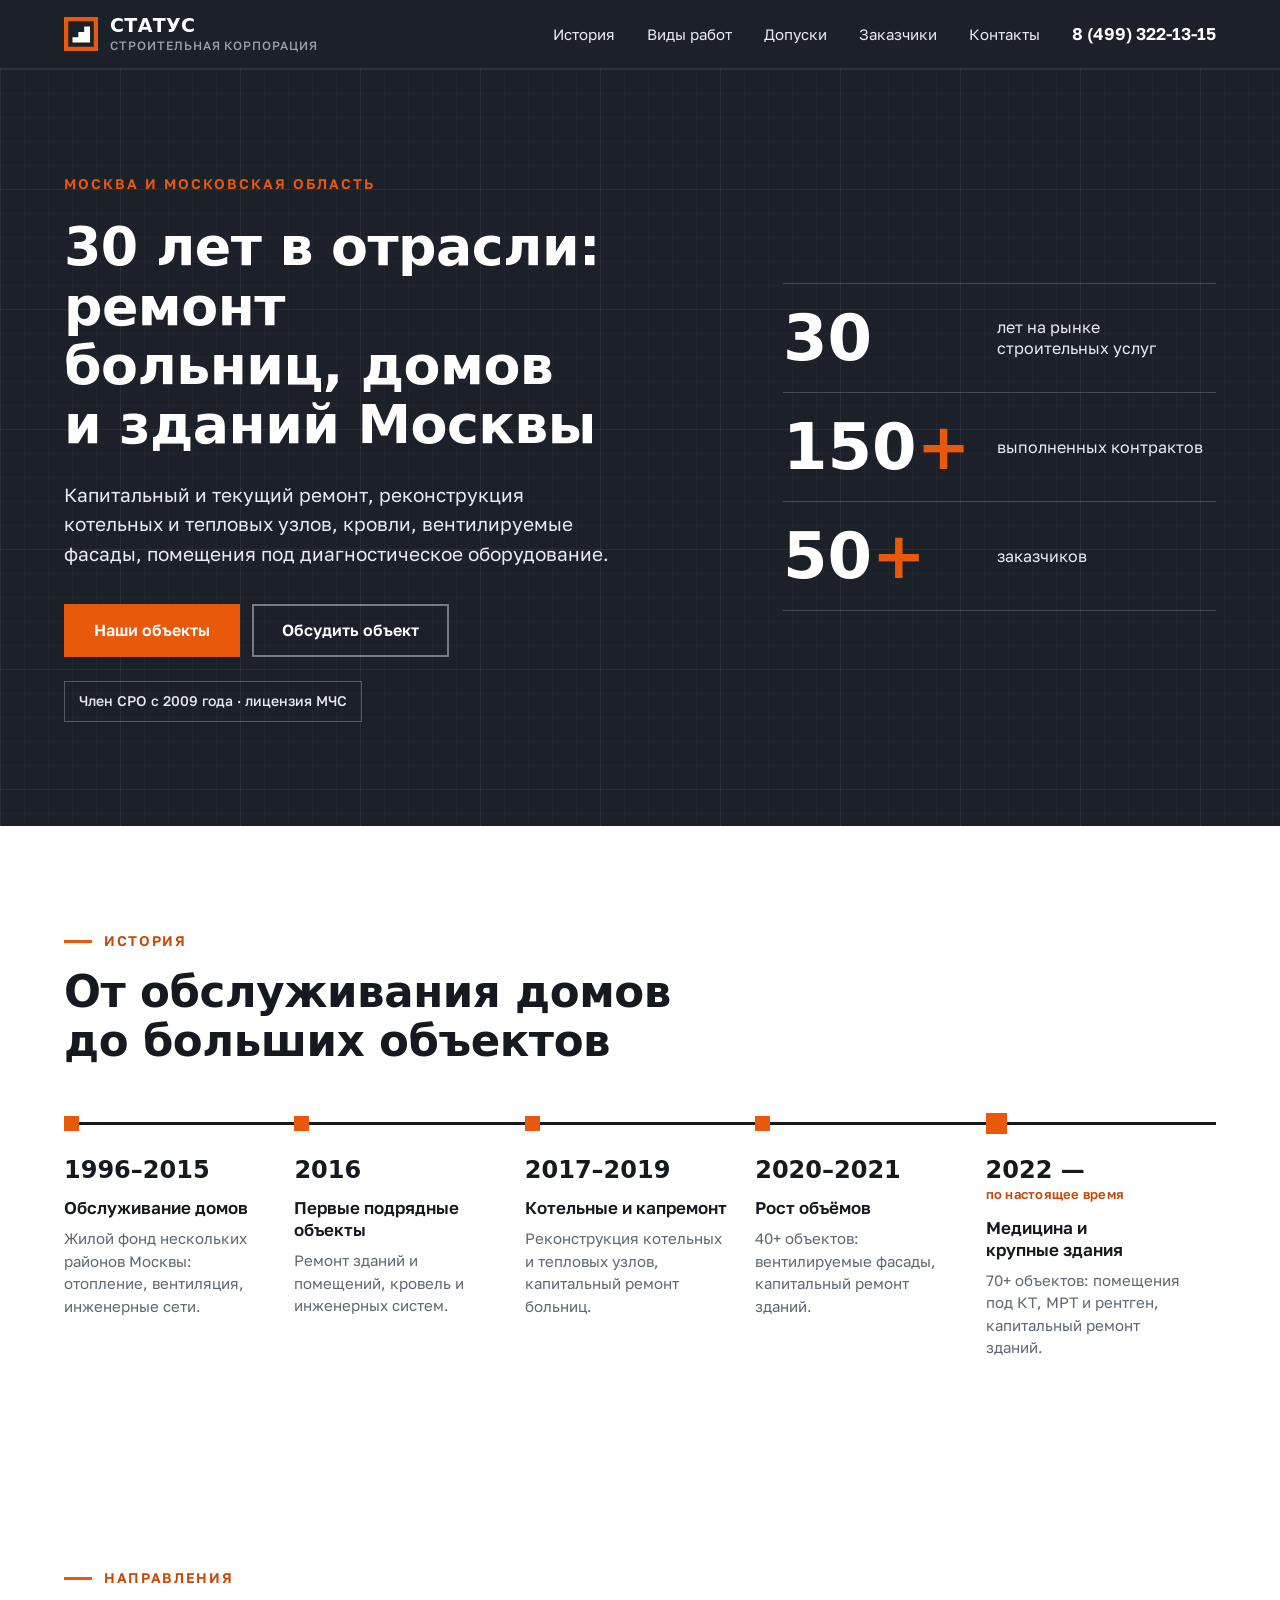
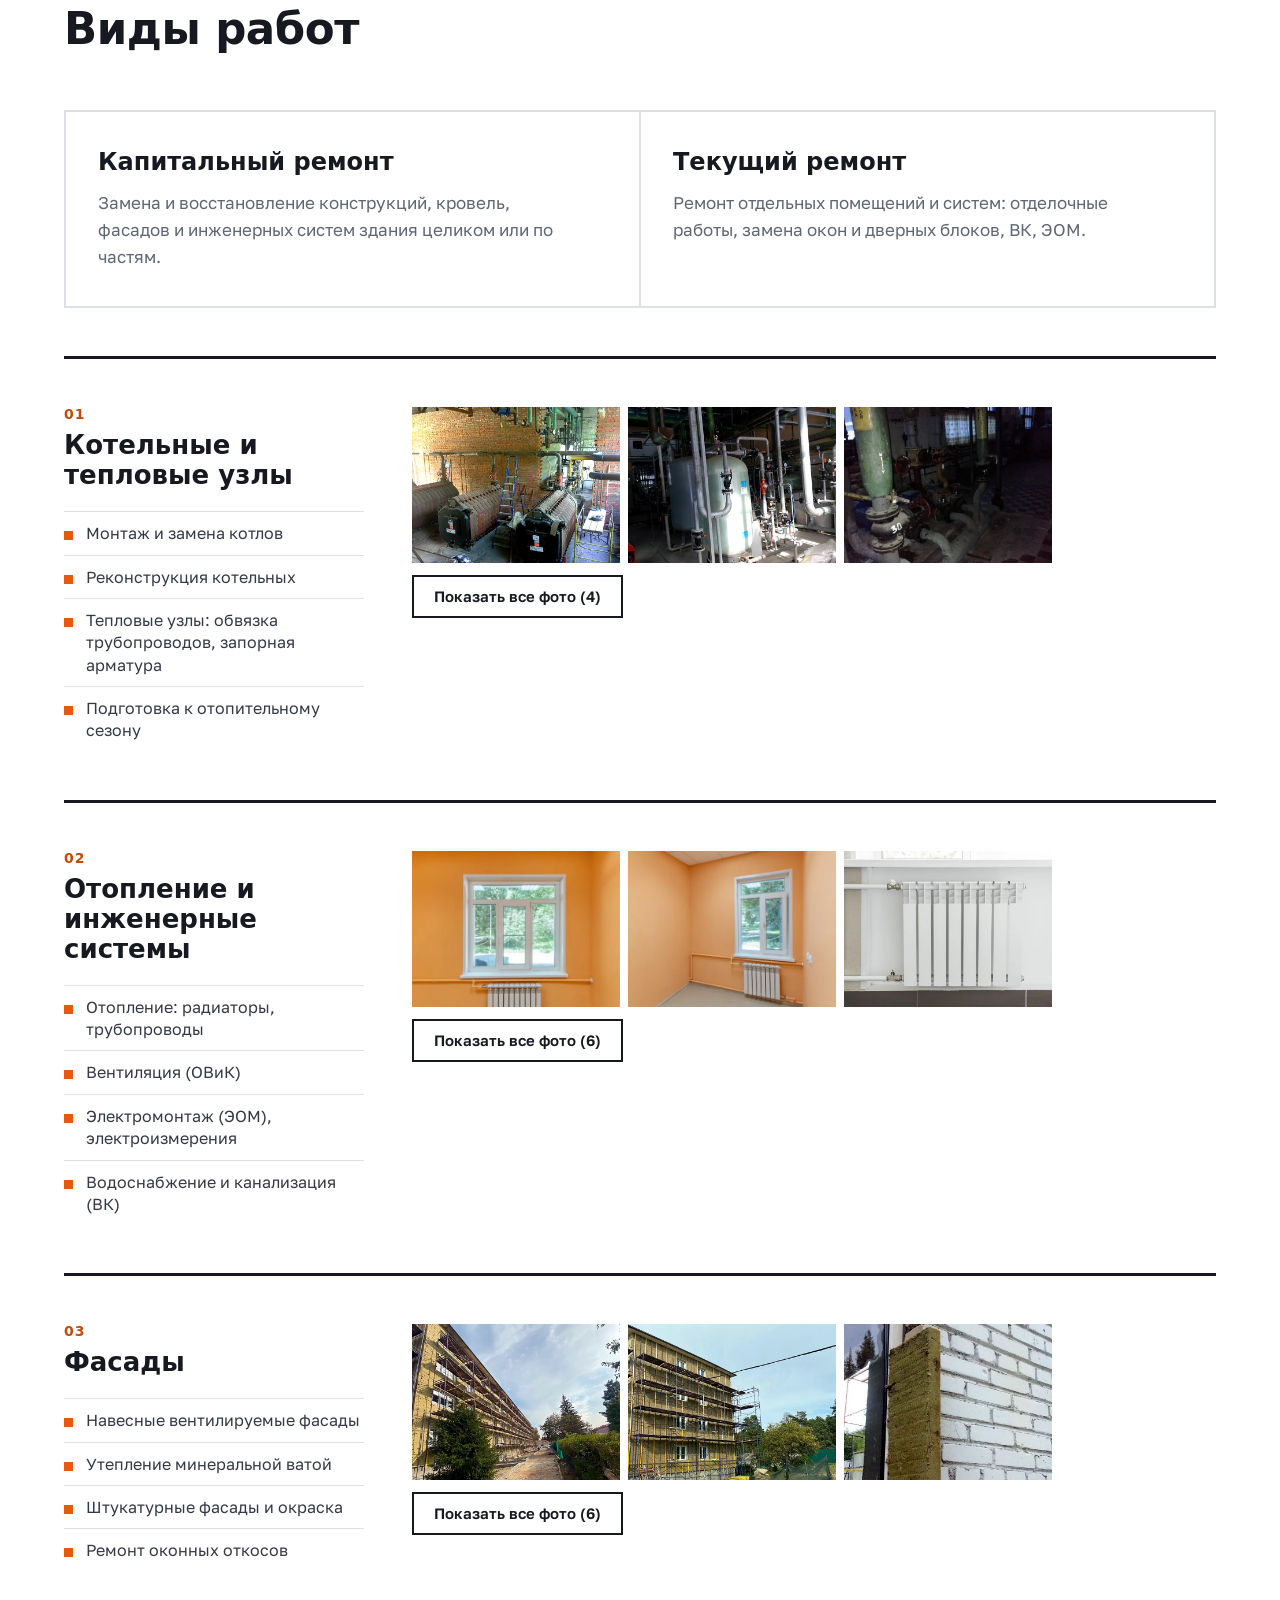
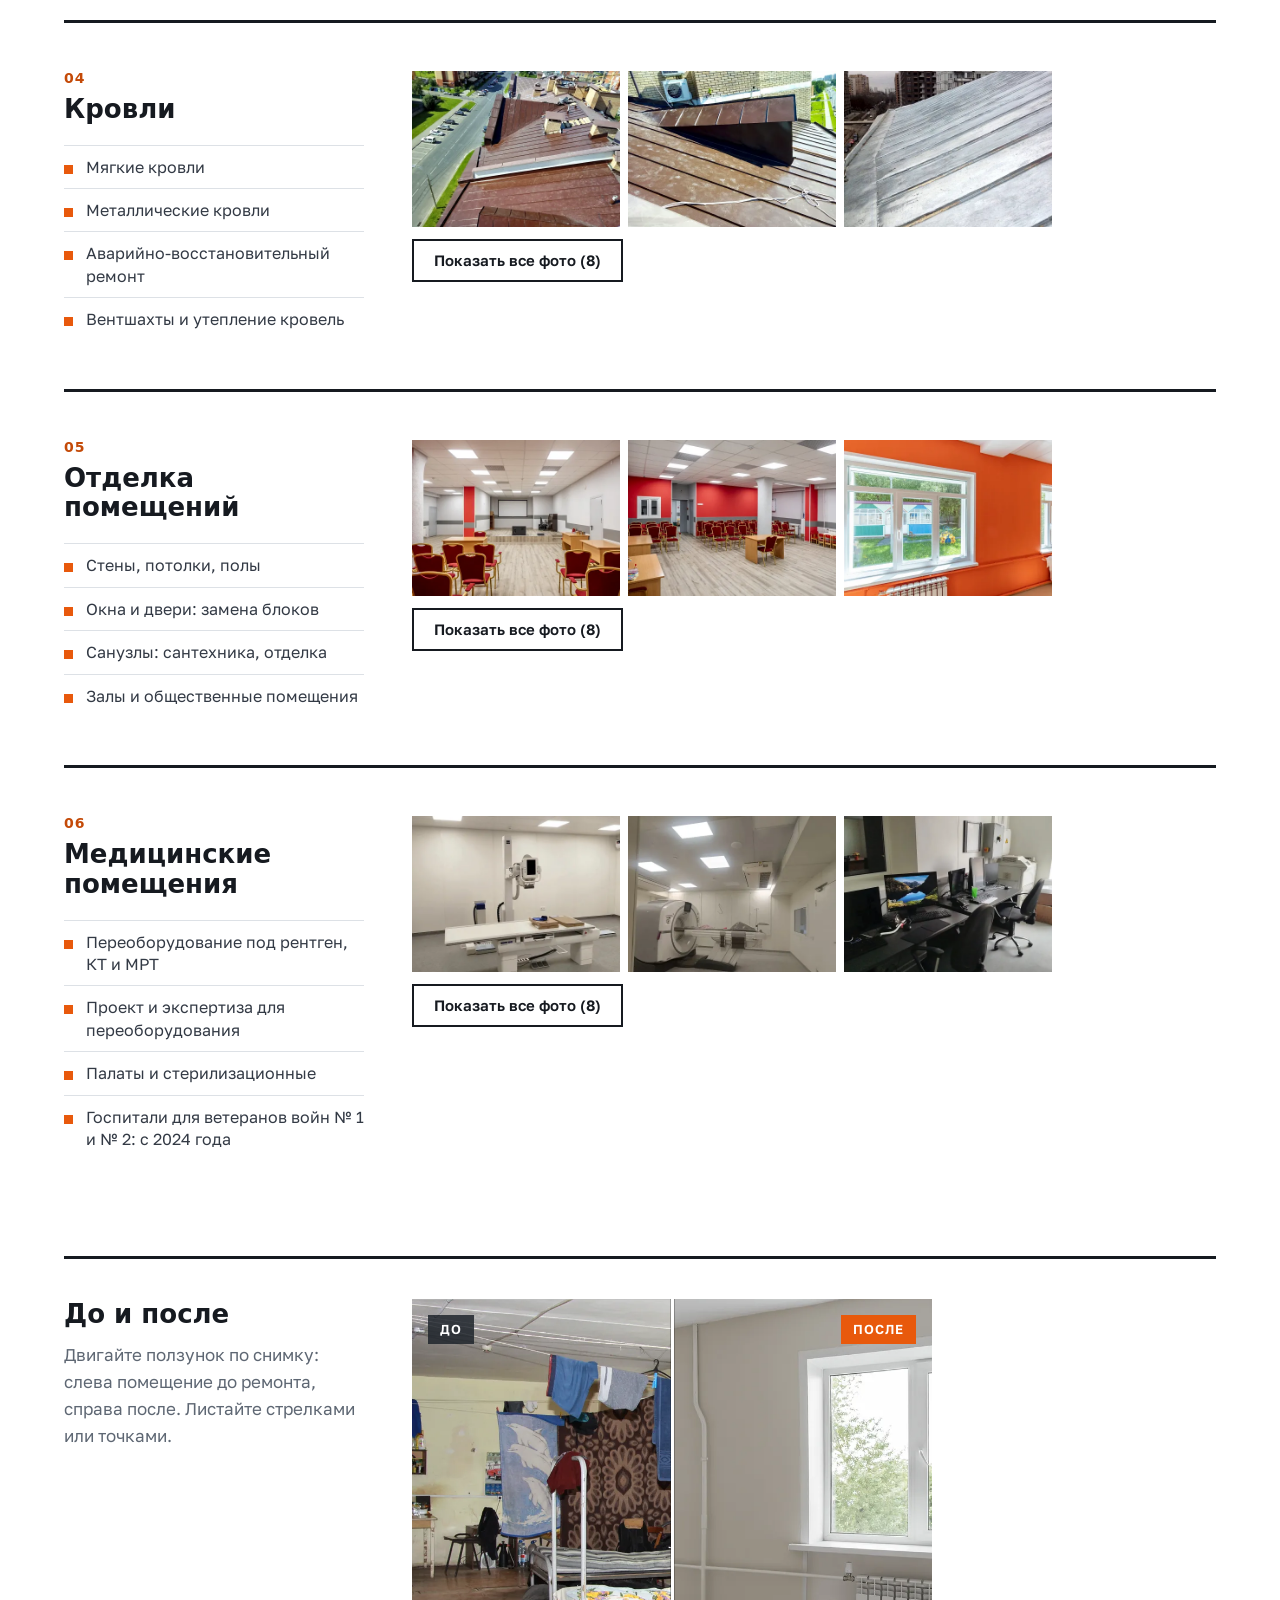
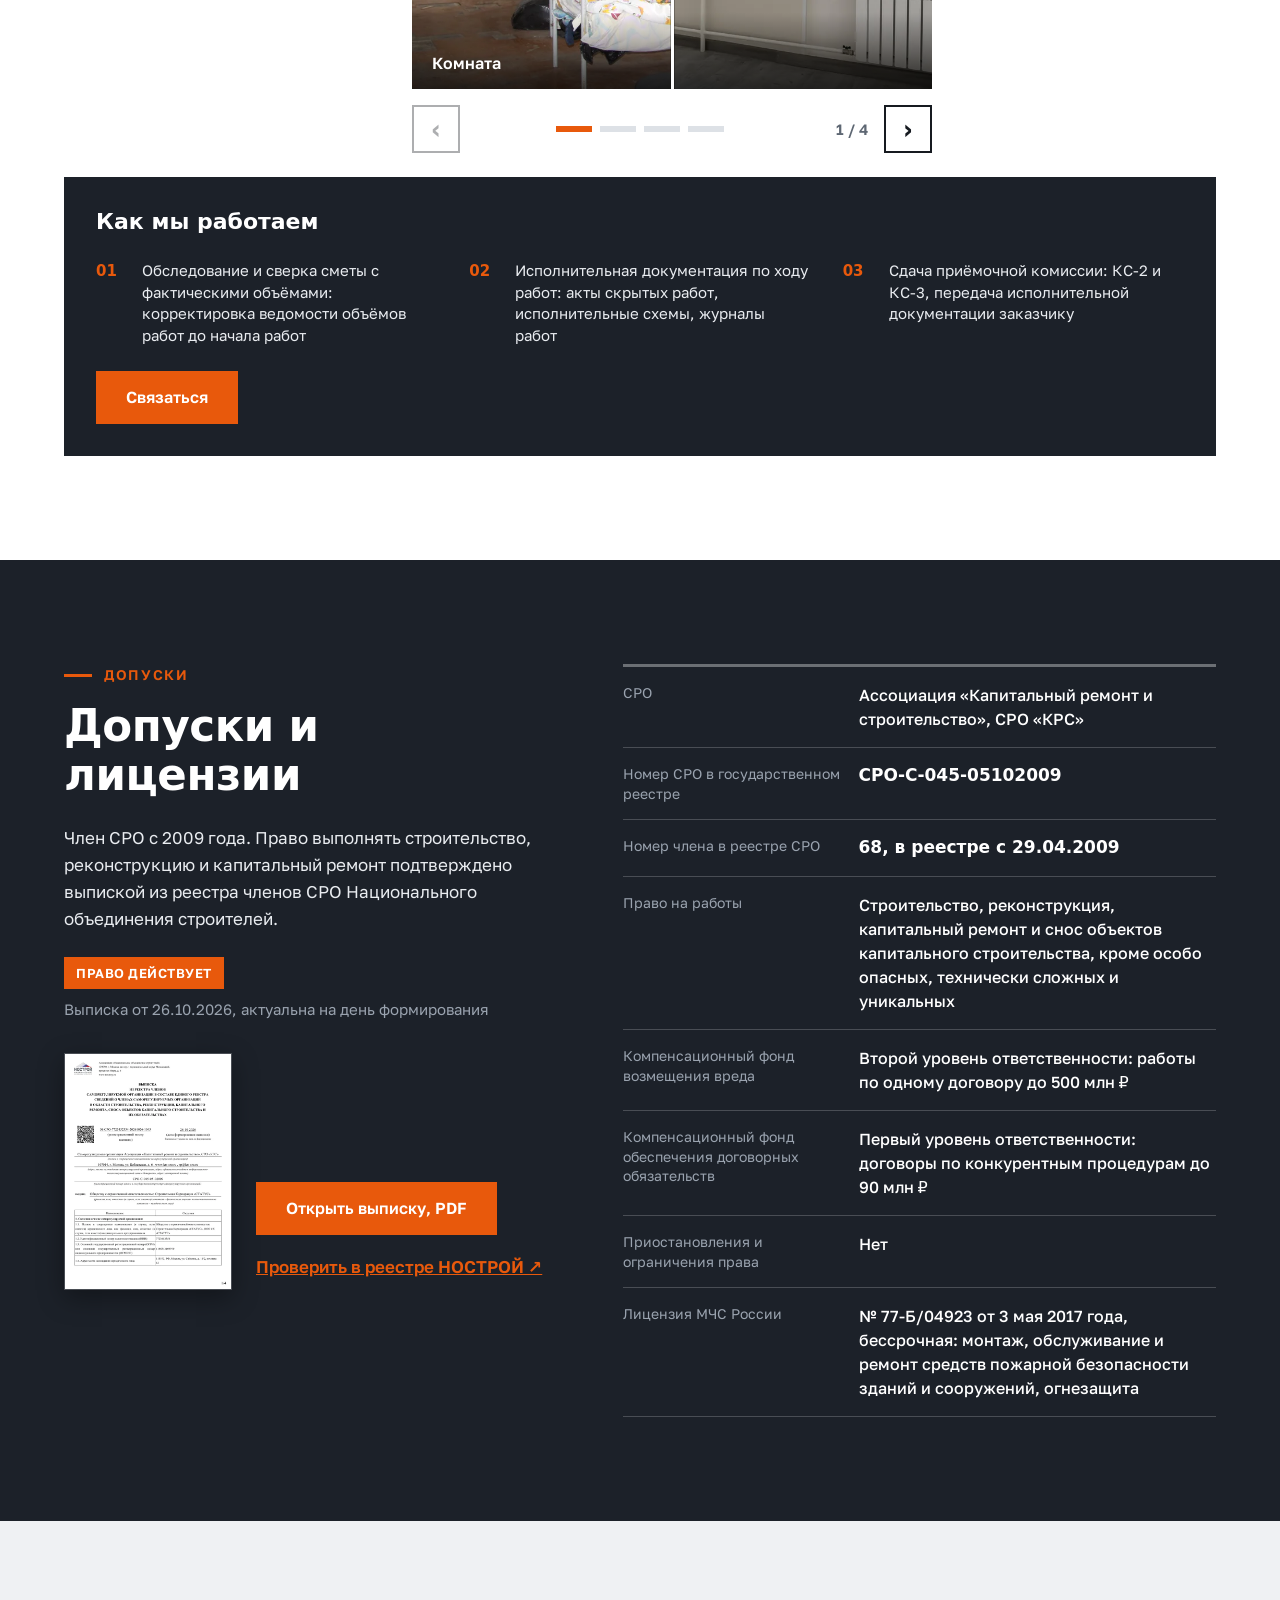
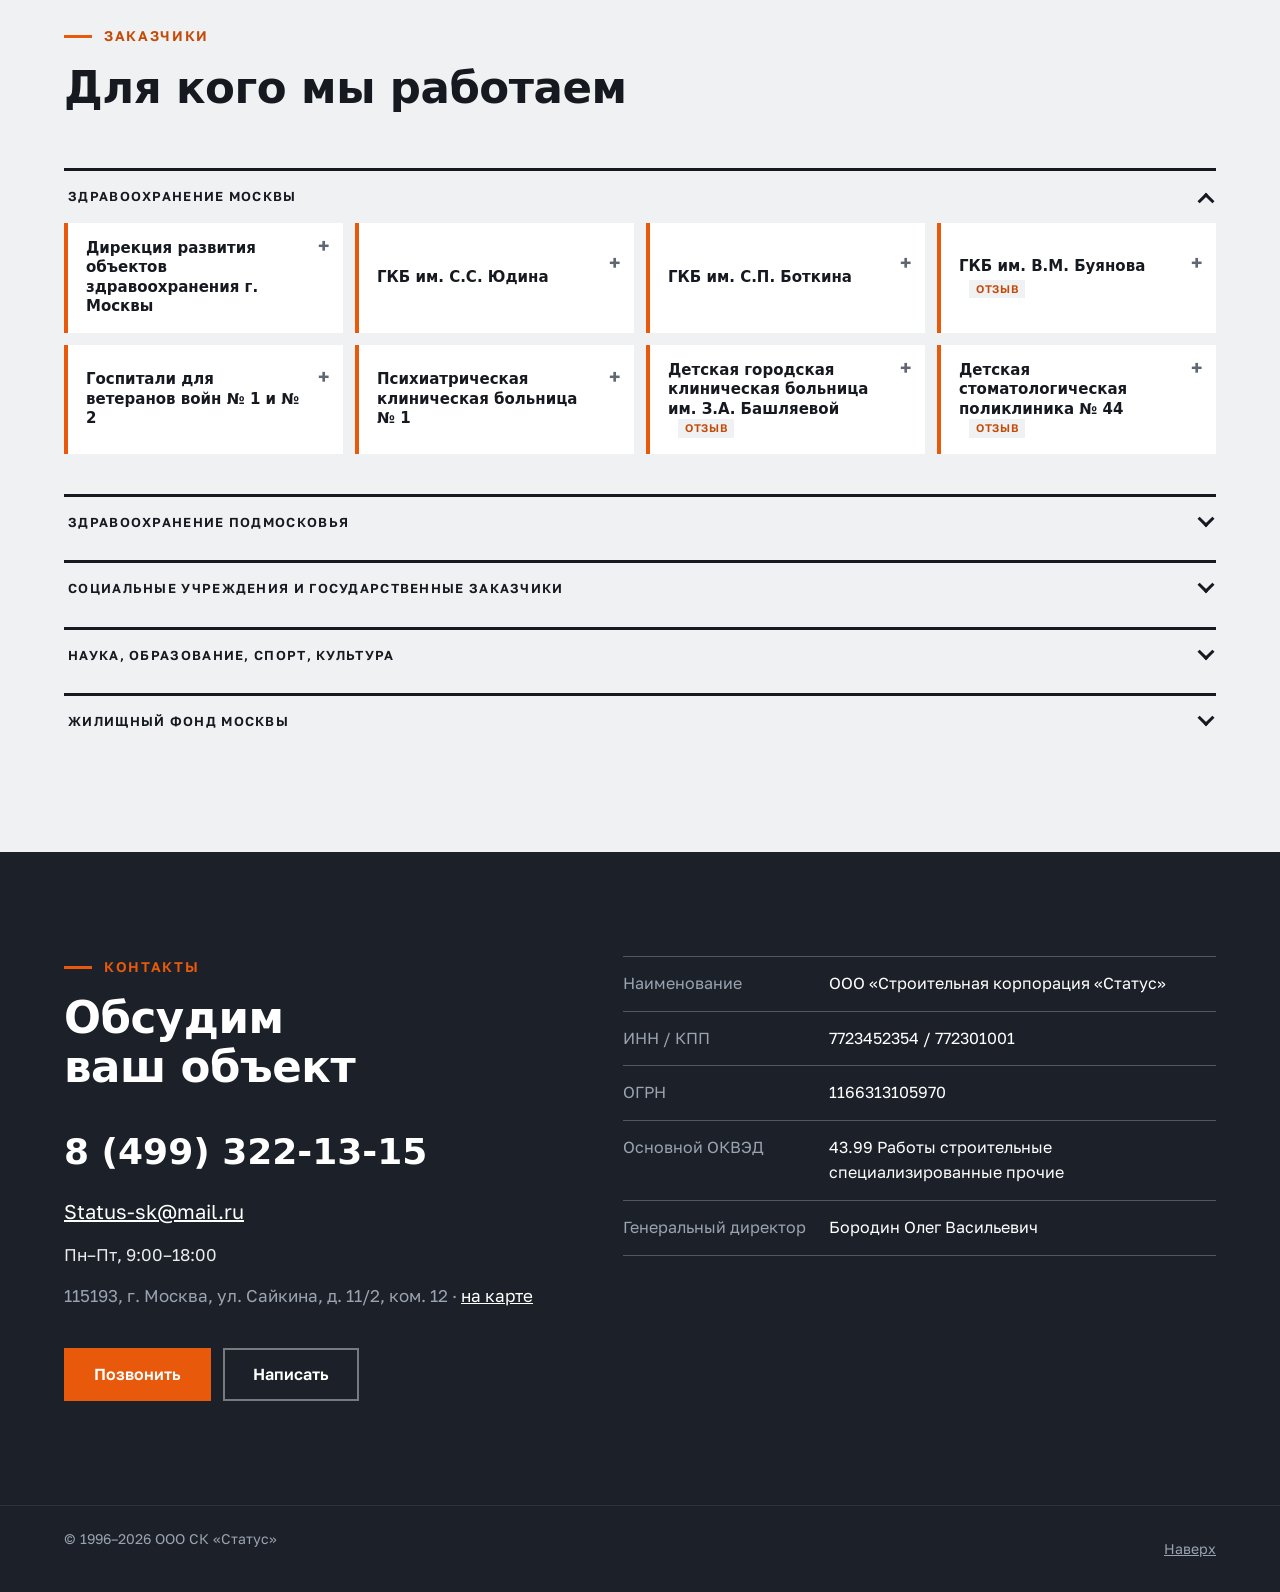
==== commit 5adcf900: "До и после: заголовок слева, снимок справа Co-Authored-By: Claude Sonnet 5.5 <noreply@anthropic.com>" ====
--- a/index.html
+++ b/index.html
@@ -17,7 +17,7 @@
   <link rel="preload" href="assets/fonts/unbounded-700-cyrillic.woff2" as="font" type="font/woff2" crossorigin>
   <link rel="preload" href="assets/fonts/golos-400-cyrillic.woff2" as="font" type="font/woff2" crossorigin>
   <link rel="stylesheet" href="assets/css/fonts.css">
-  <link rel="stylesheet" href="assets/css/style.css?v=3">
+  <link rel="stylesheet" href="assets/css/style.css?v=4">
   <script type="application/ld+json">
   {
     "@context": "https://schema.org",
--- a/assets/css/style.css
+++ b/assets/css/style.css
@@ -369,3 +369,10 @@
 .car .cmp { aspect-ratio: 4 / 3; max-height: 340px; }
 @media (max-width: 1020px) { .work { grid-template-columns: 1fr; } }
 @media (max-width: 640px) { .car { max-width: none; } .car .cmp { aspect-ratio: 4 / 3; max-height: 300px; } }
+/* До и после: заголовок слева, снимок справа, как в видах работ */
+@media (min-width: 1021px) {
+  .beaf { display: grid; grid-template-columns: minmax(0, 300px) minmax(0, 1fr); gap: 48px; align-items: start; }
+  .beaf__head { margin-bottom: 0; }
+  .car { max-width: 520px; }
+  .car .cmp { max-height: 390px; }
+}
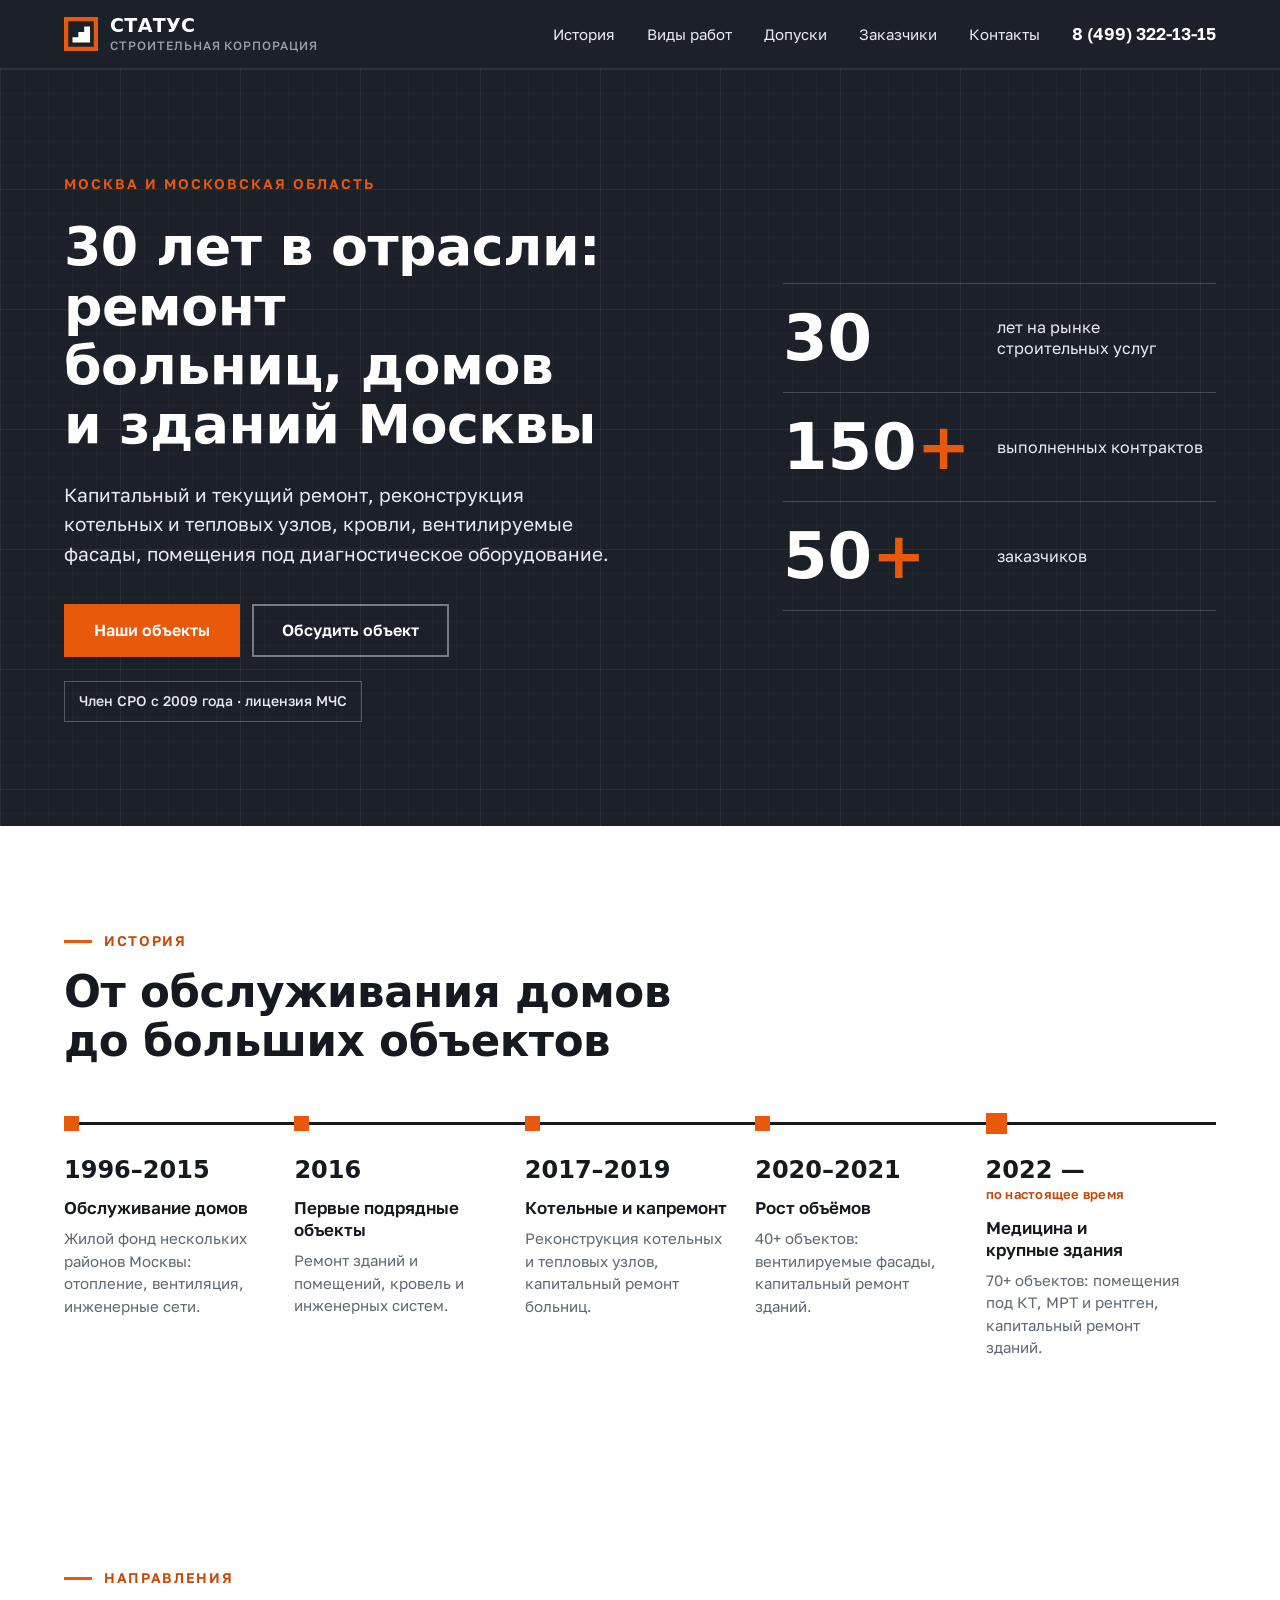
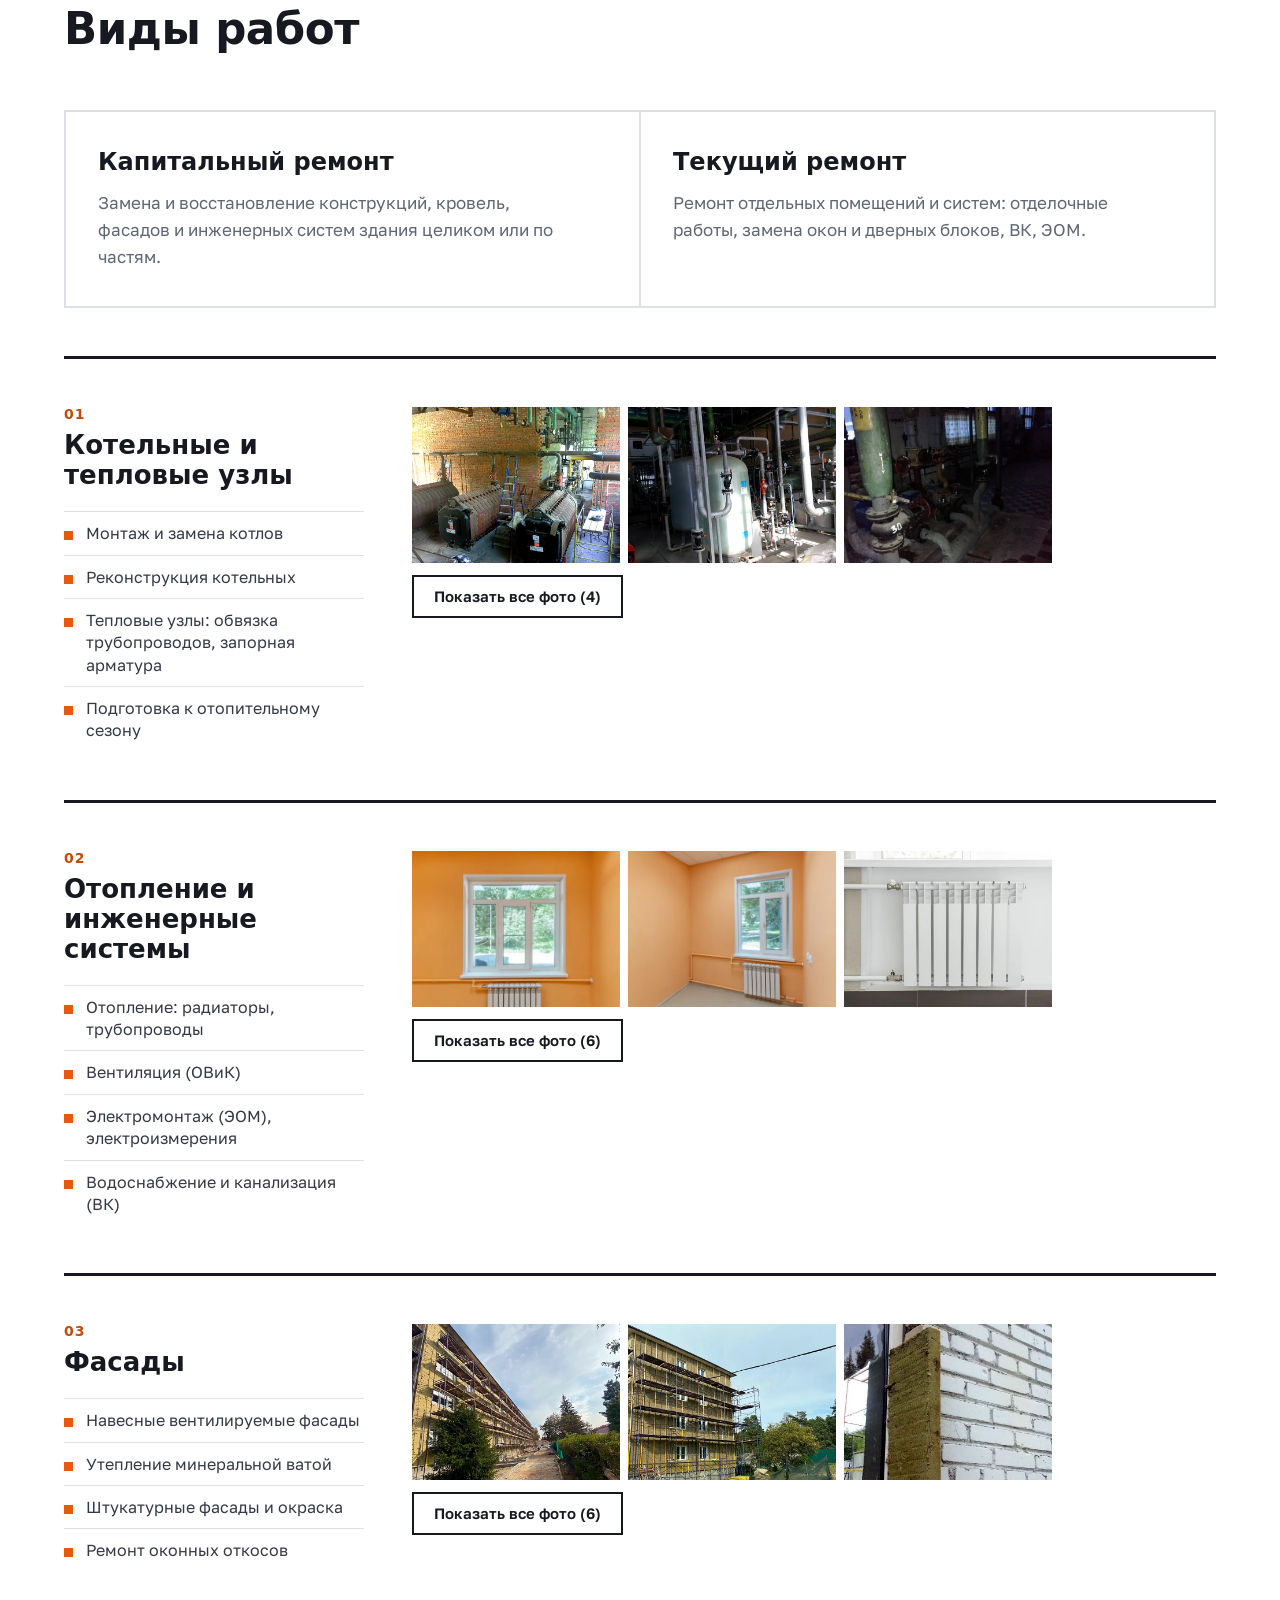
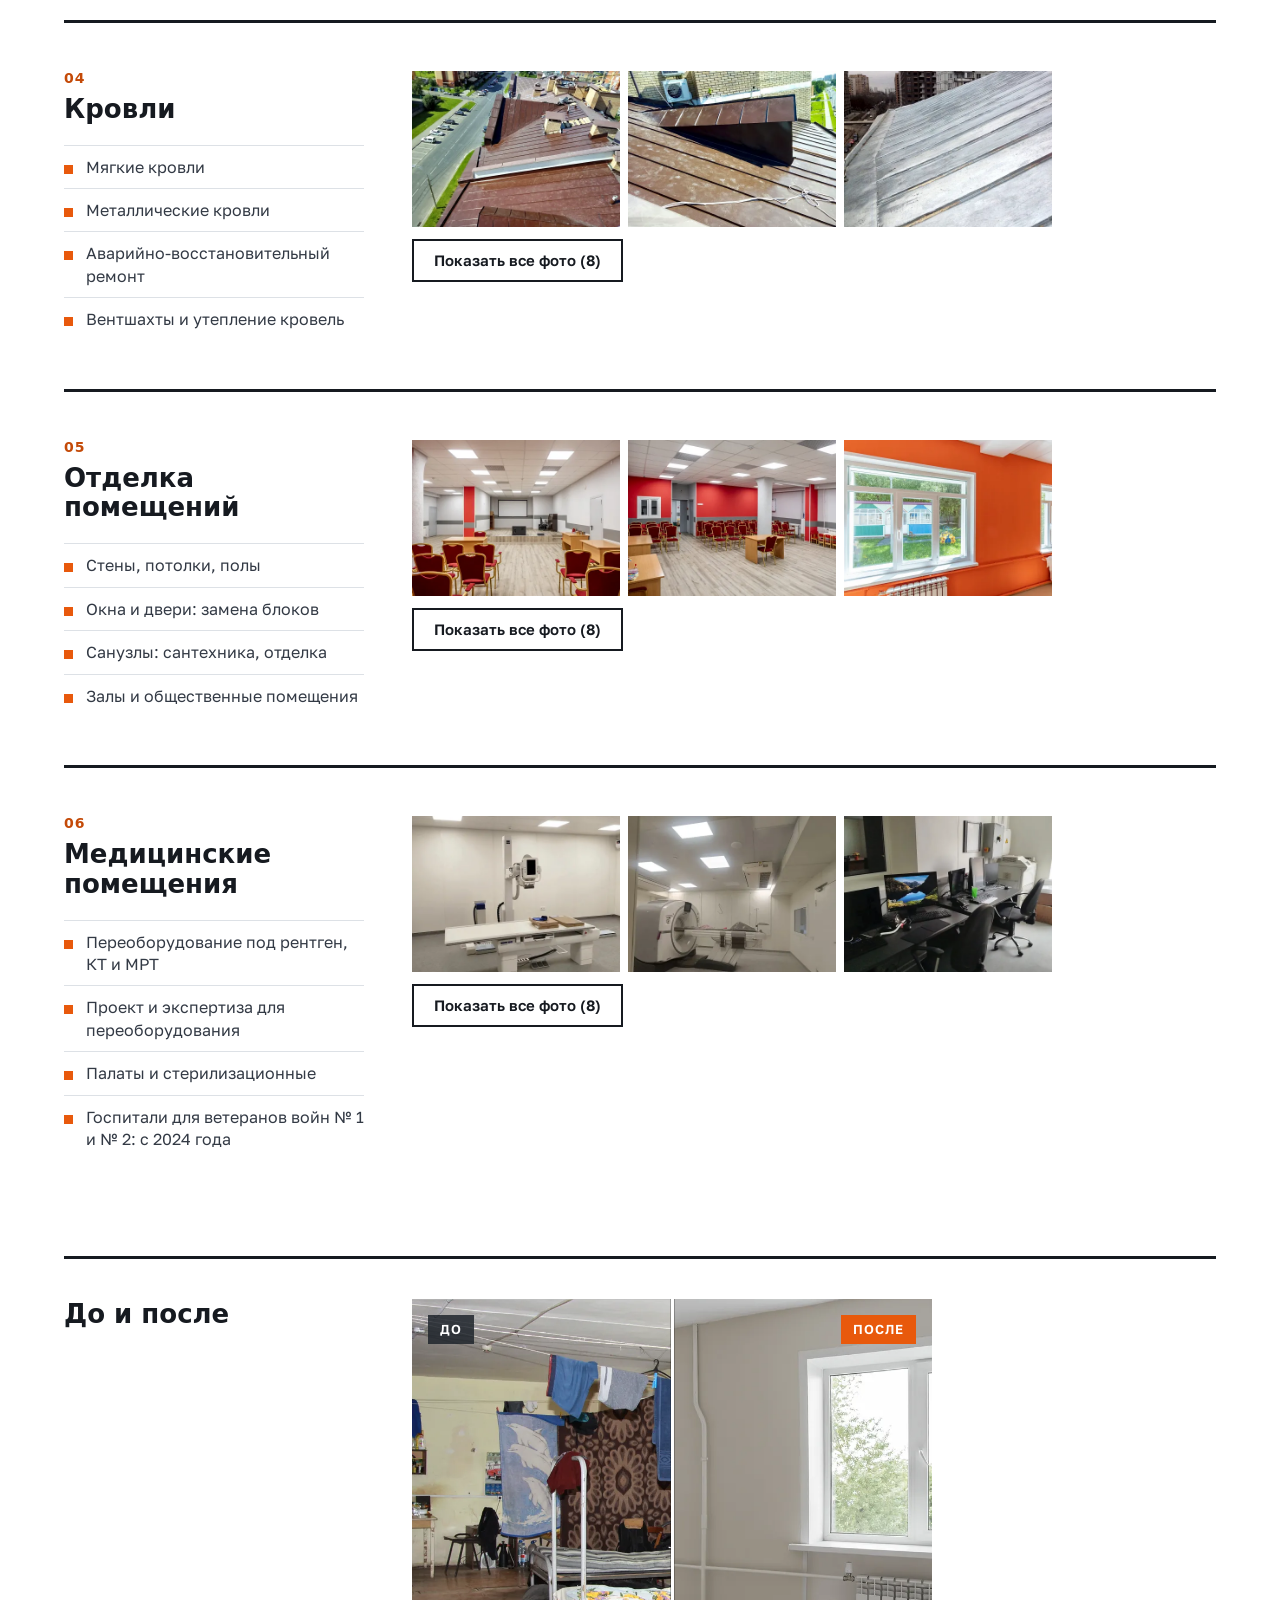
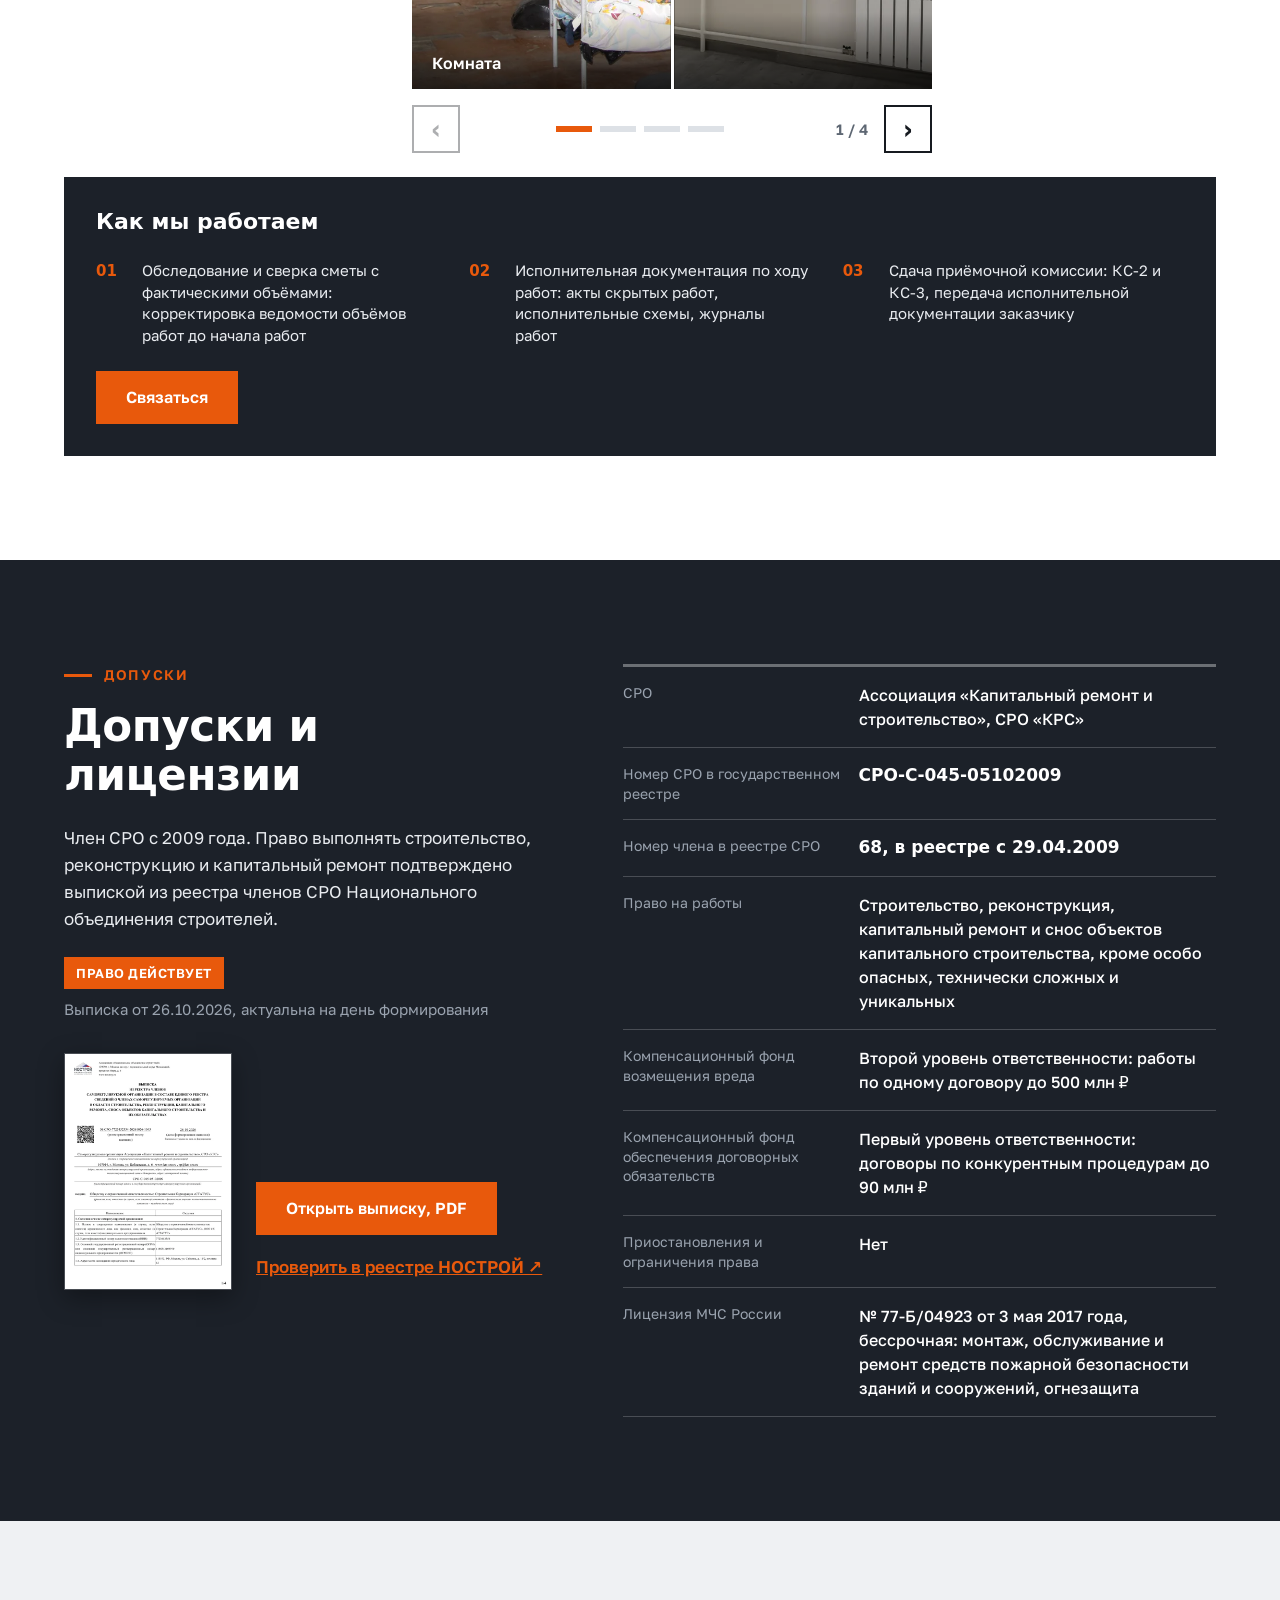
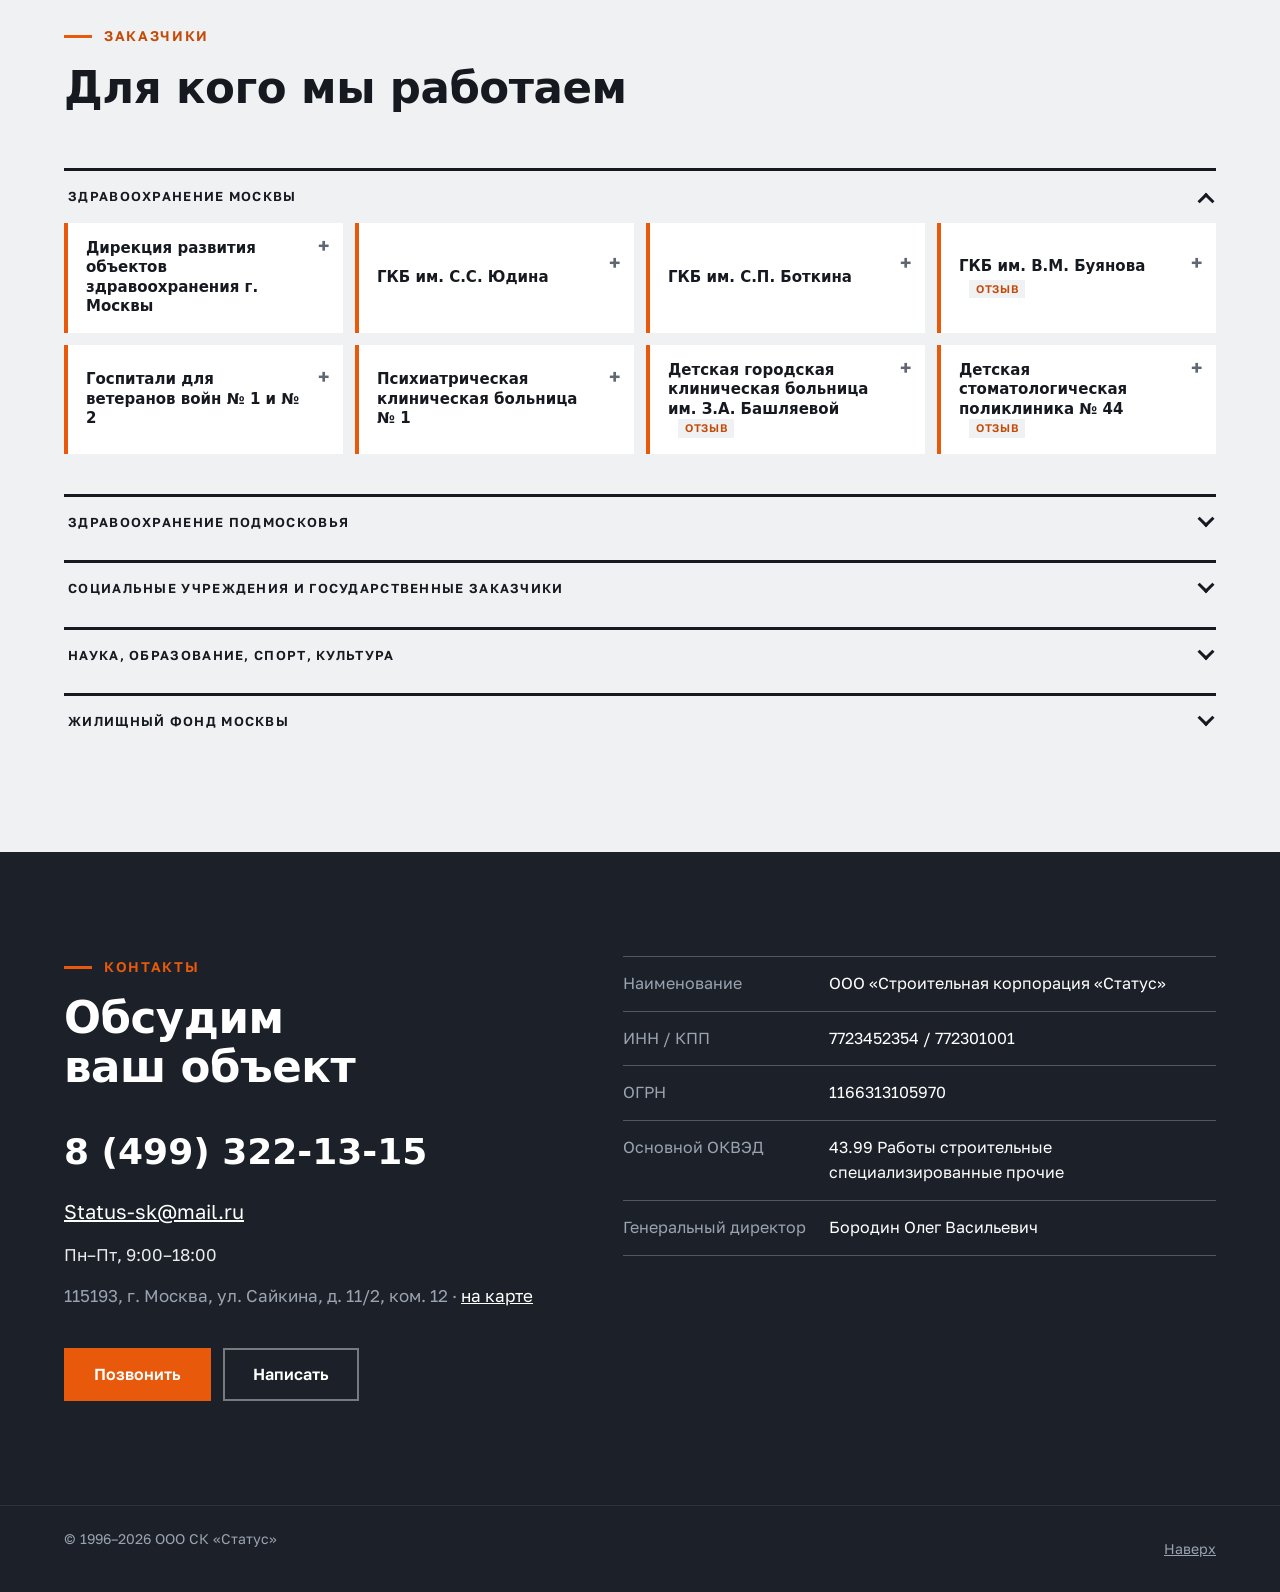
==== commit d9c1ace2: "До и после: убран поясняющий текст Co-Authored-By: Claude Sonnet 5.5 <noreply@anthropic.com> Claude-" ====
--- a/index.html
+++ b/index.html
@@ -17,7 +17,7 @@
   <link rel="preload" href="assets/fonts/unbounded-700-cyrillic.woff2" as="font" type="font/woff2" crossorigin>
   <link rel="preload" href="assets/fonts/golos-400-cyrillic.woff2" as="font" type="font/woff2" crossorigin>
   <link rel="stylesheet" href="assets/css/fonts.css">
-  <link rel="stylesheet" href="assets/css/style.css?v=4">
+  <link rel="stylesheet" href="assets/css/style.css?v=5">
   <script type="application/ld+json">
   {
     "@context": "https://schema.org",
@@ -237,7 +237,6 @@
       <div class="beaf">
         <div class="beaf__head">
           <h3>До и после</h3>
-          <p>Двигайте ползунок по снимку: слева помещение до ремонта, справа после. Листайте стрелками или точками.</p>
         </div>
         <div class="car" role="group" aria-roledescription="карусель" aria-label="Работы до и после">
           <div class="car__track" tabindex="-1">
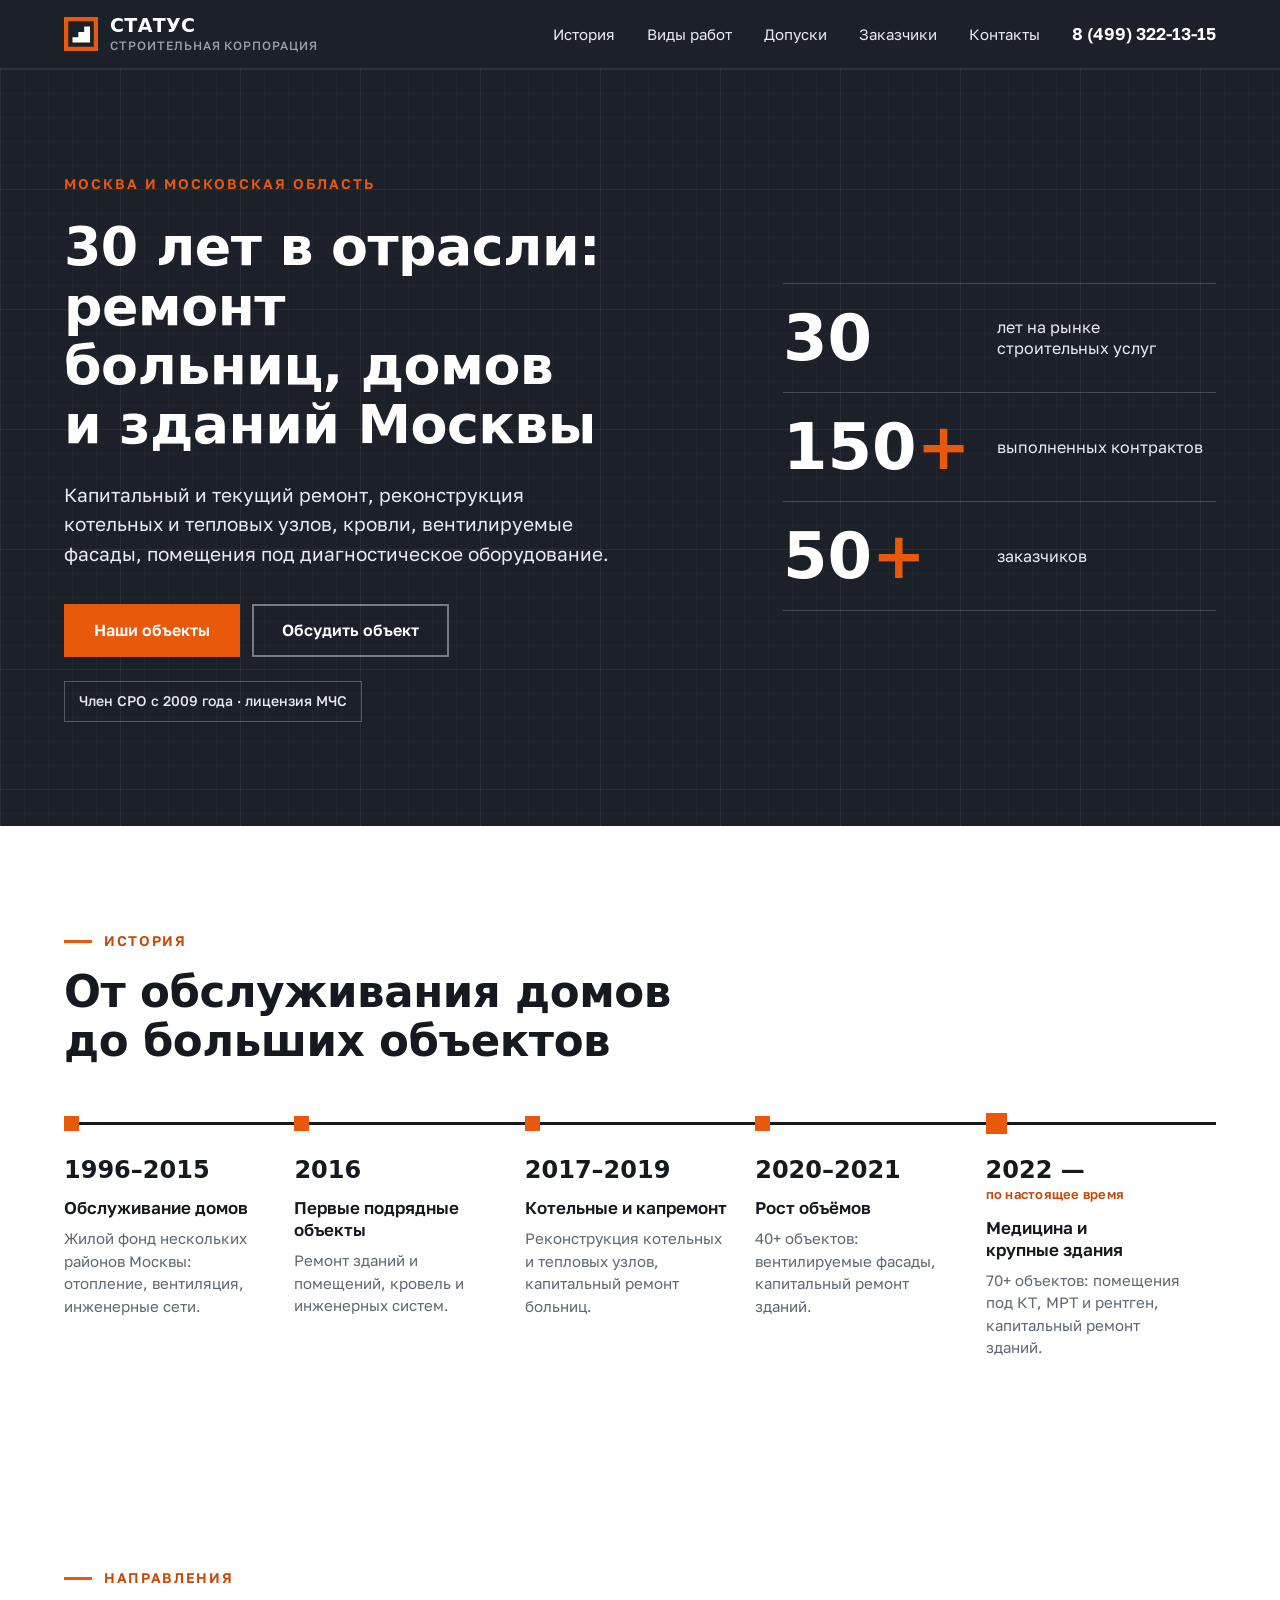
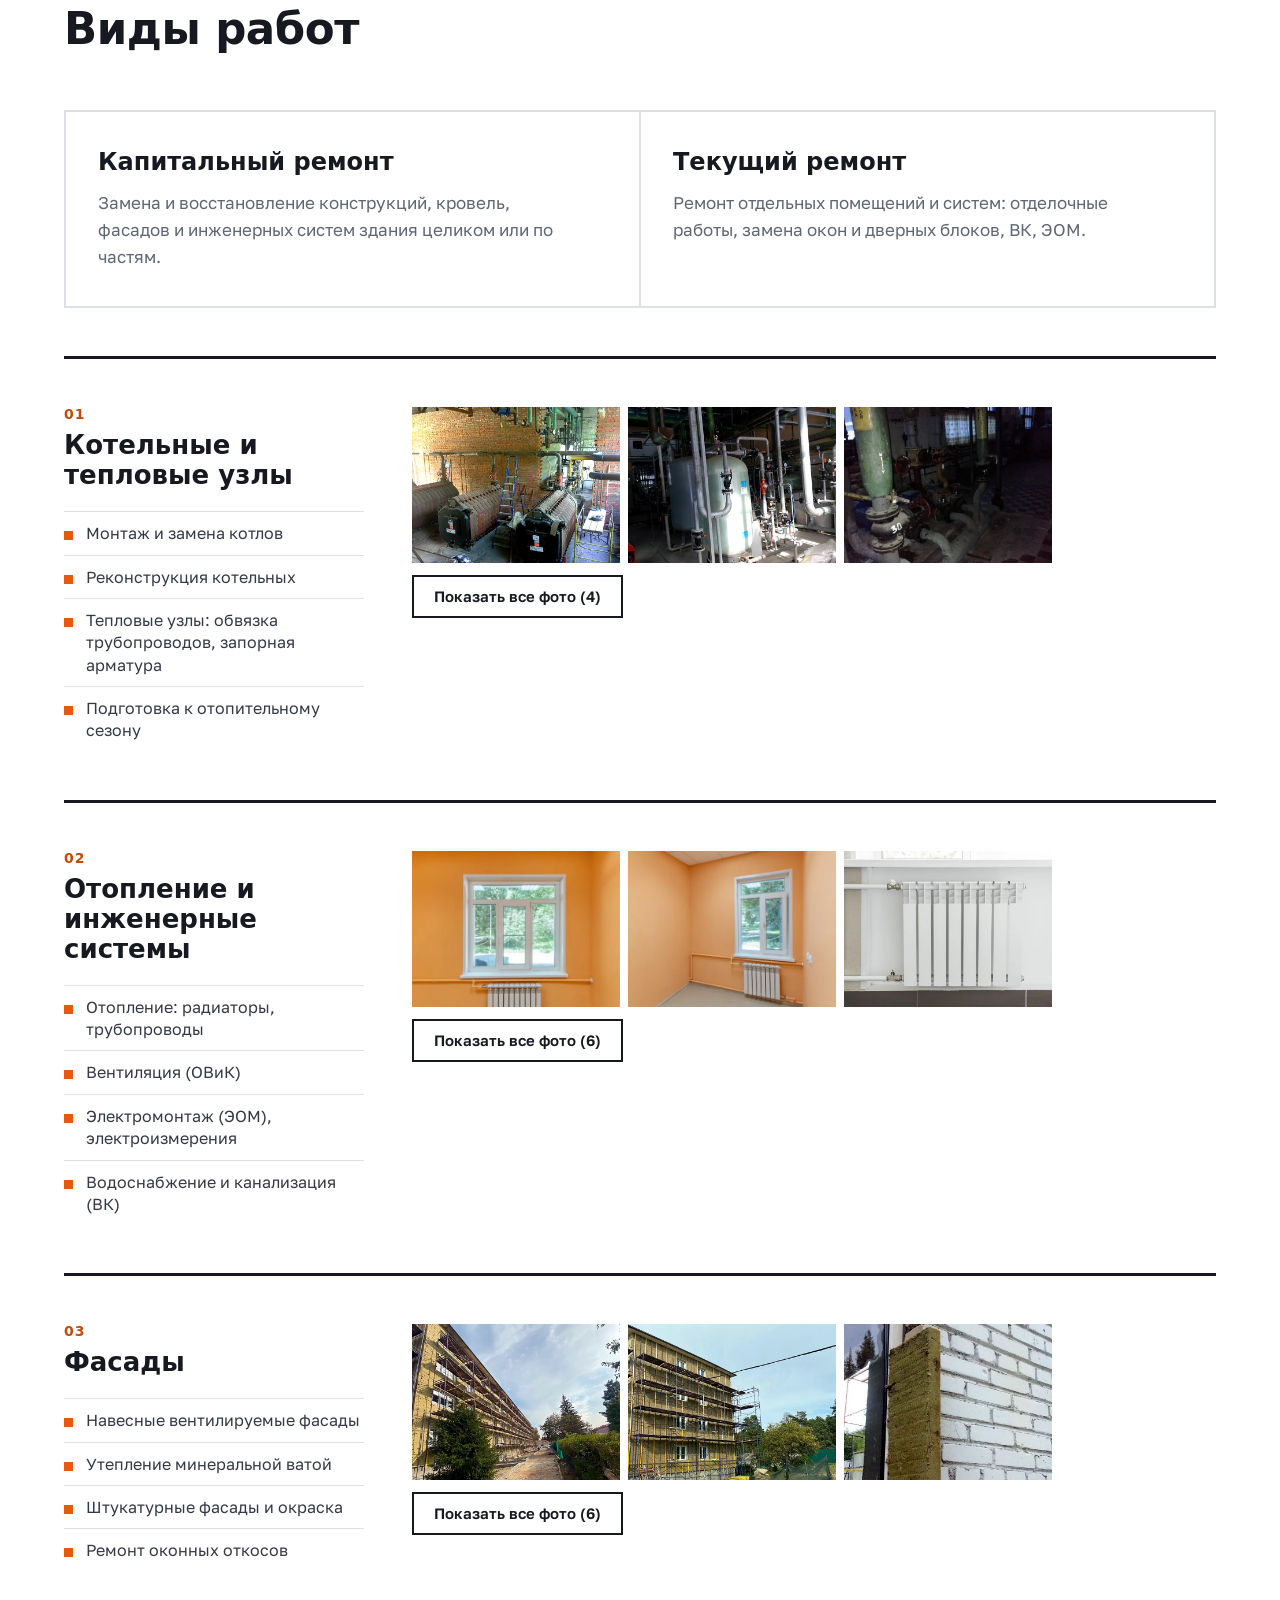
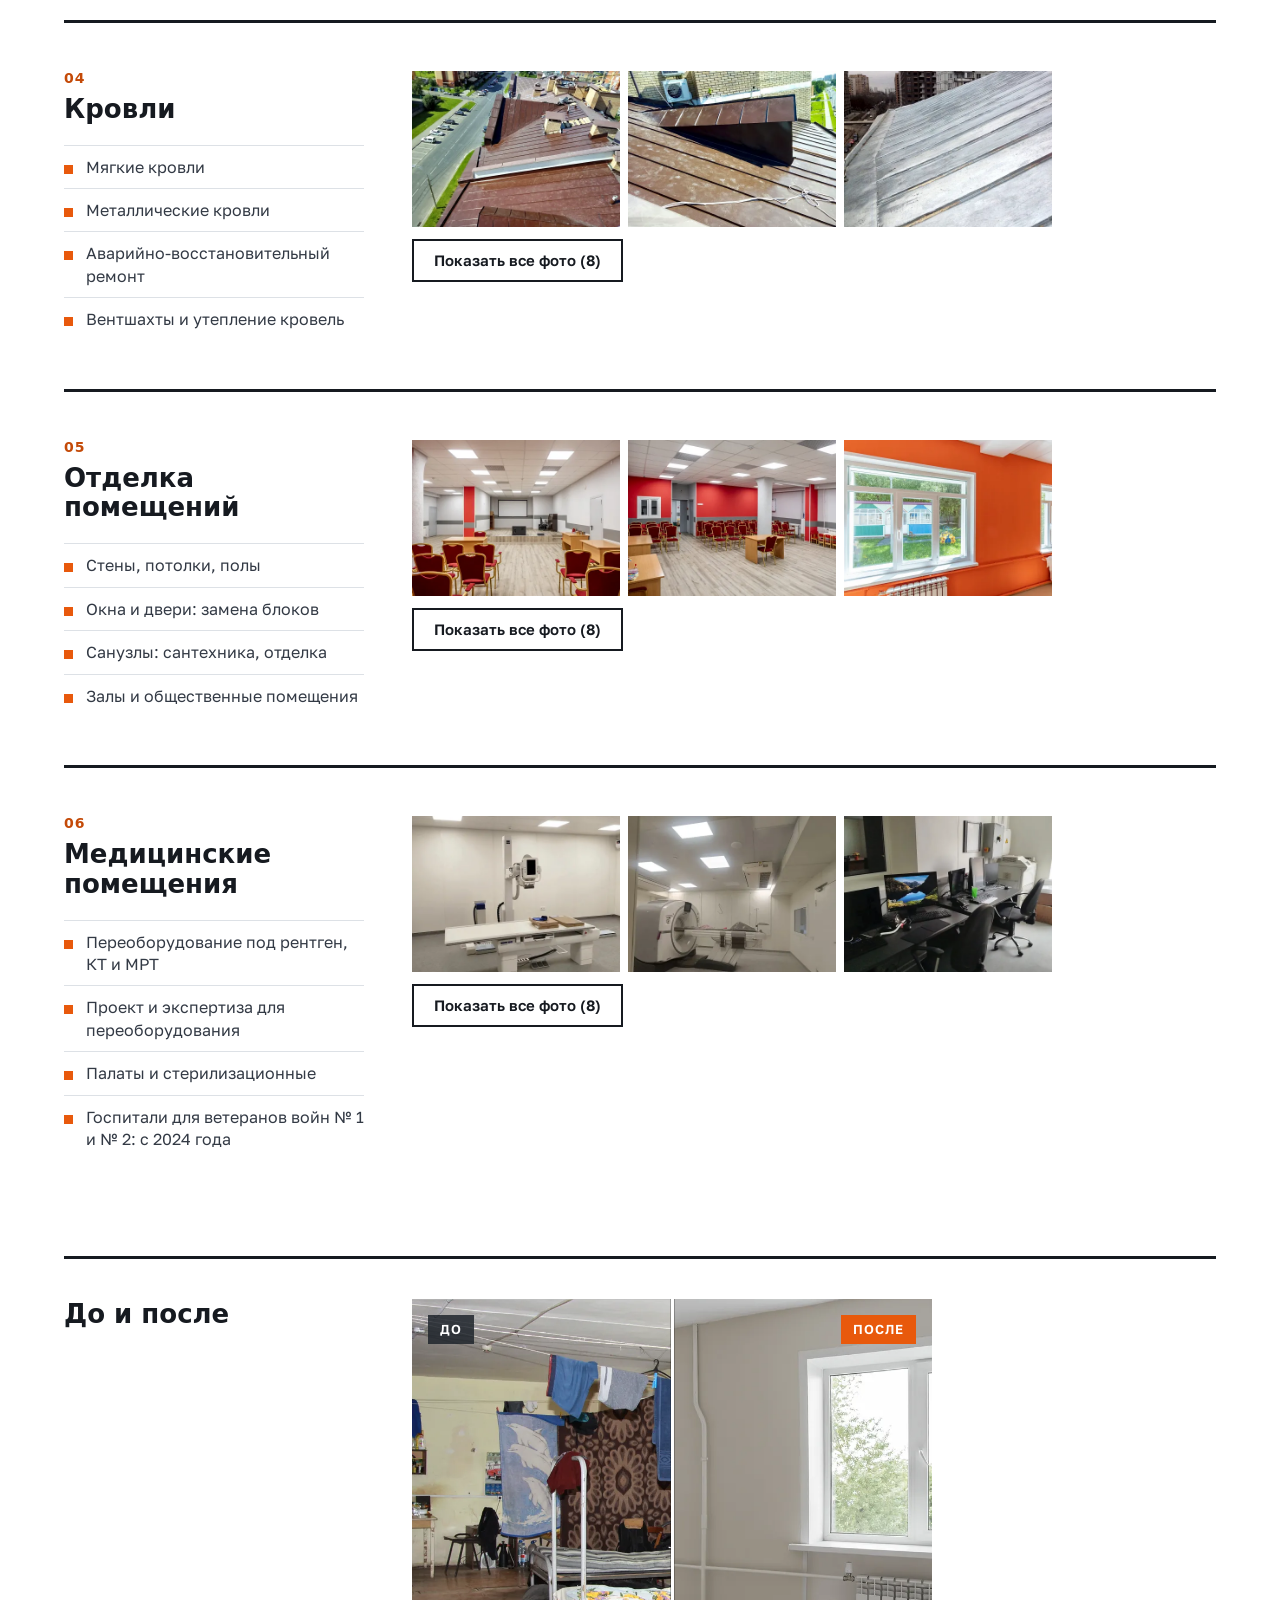
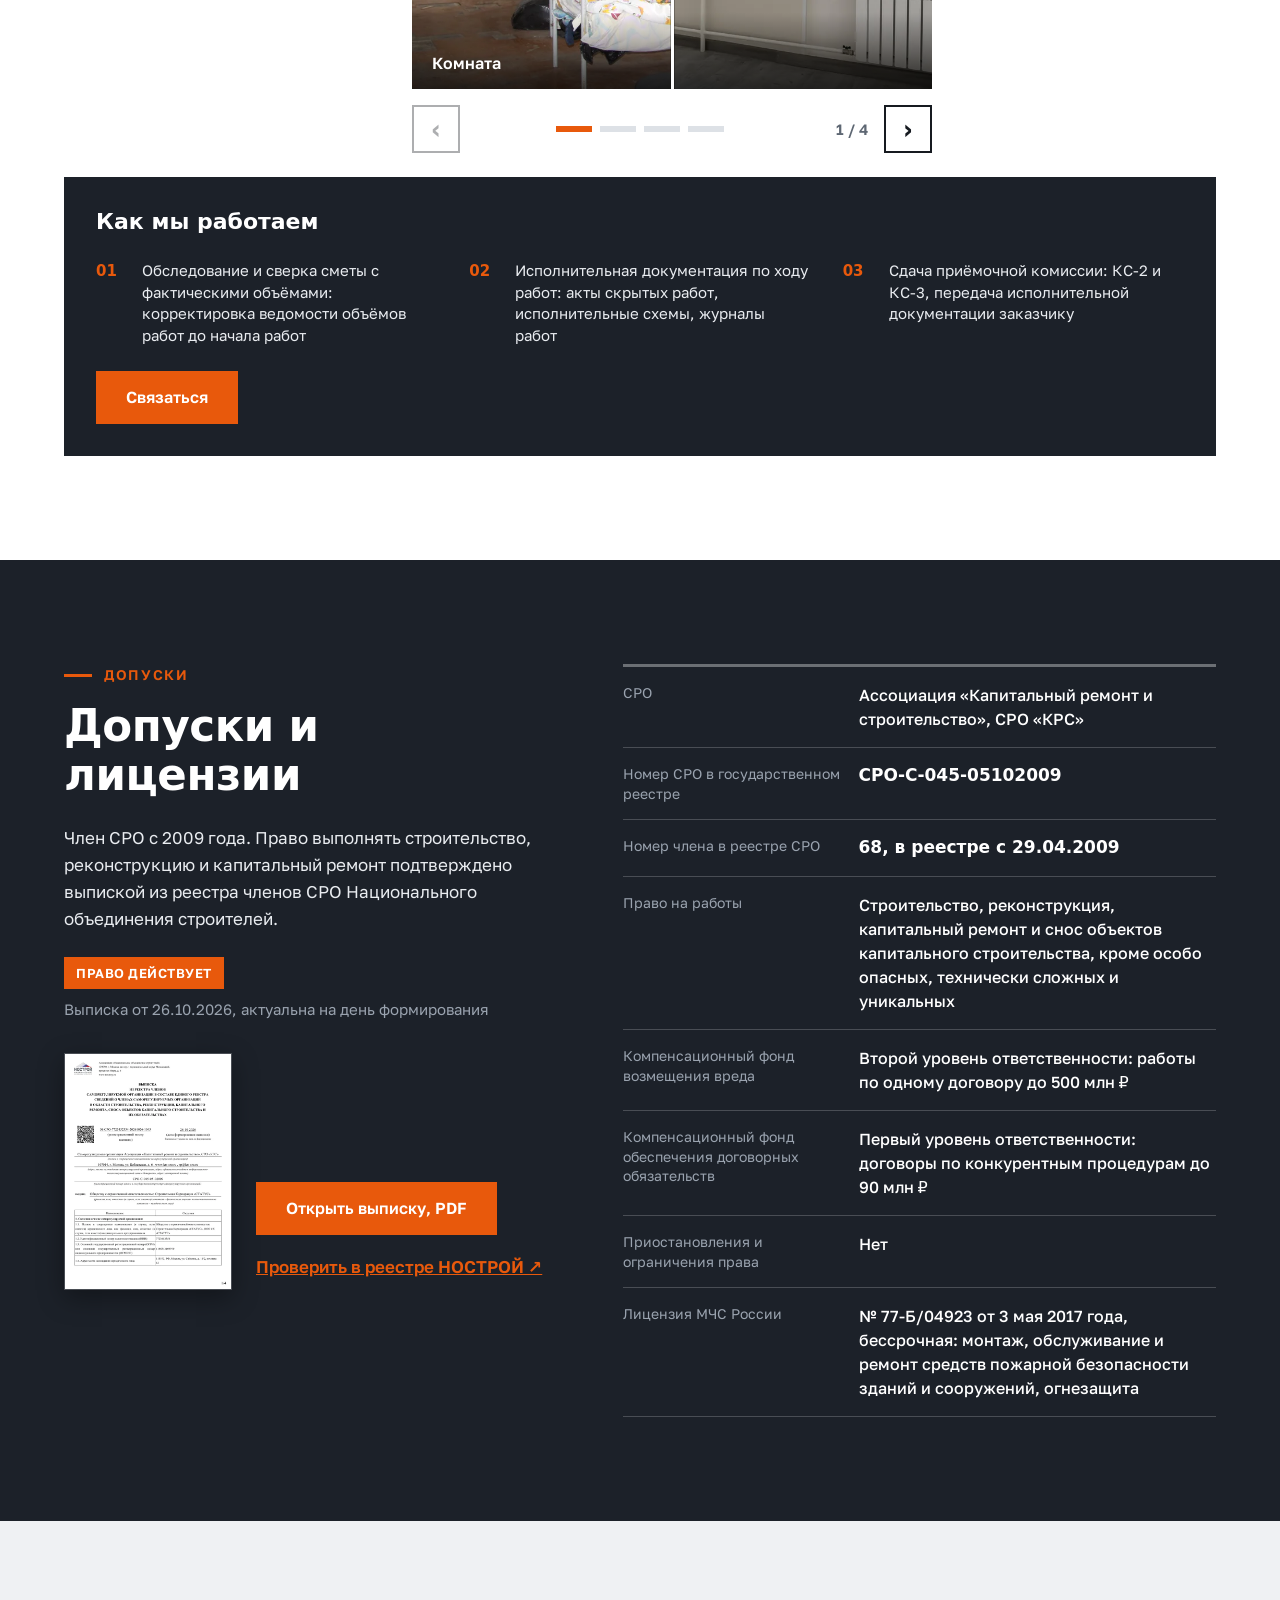
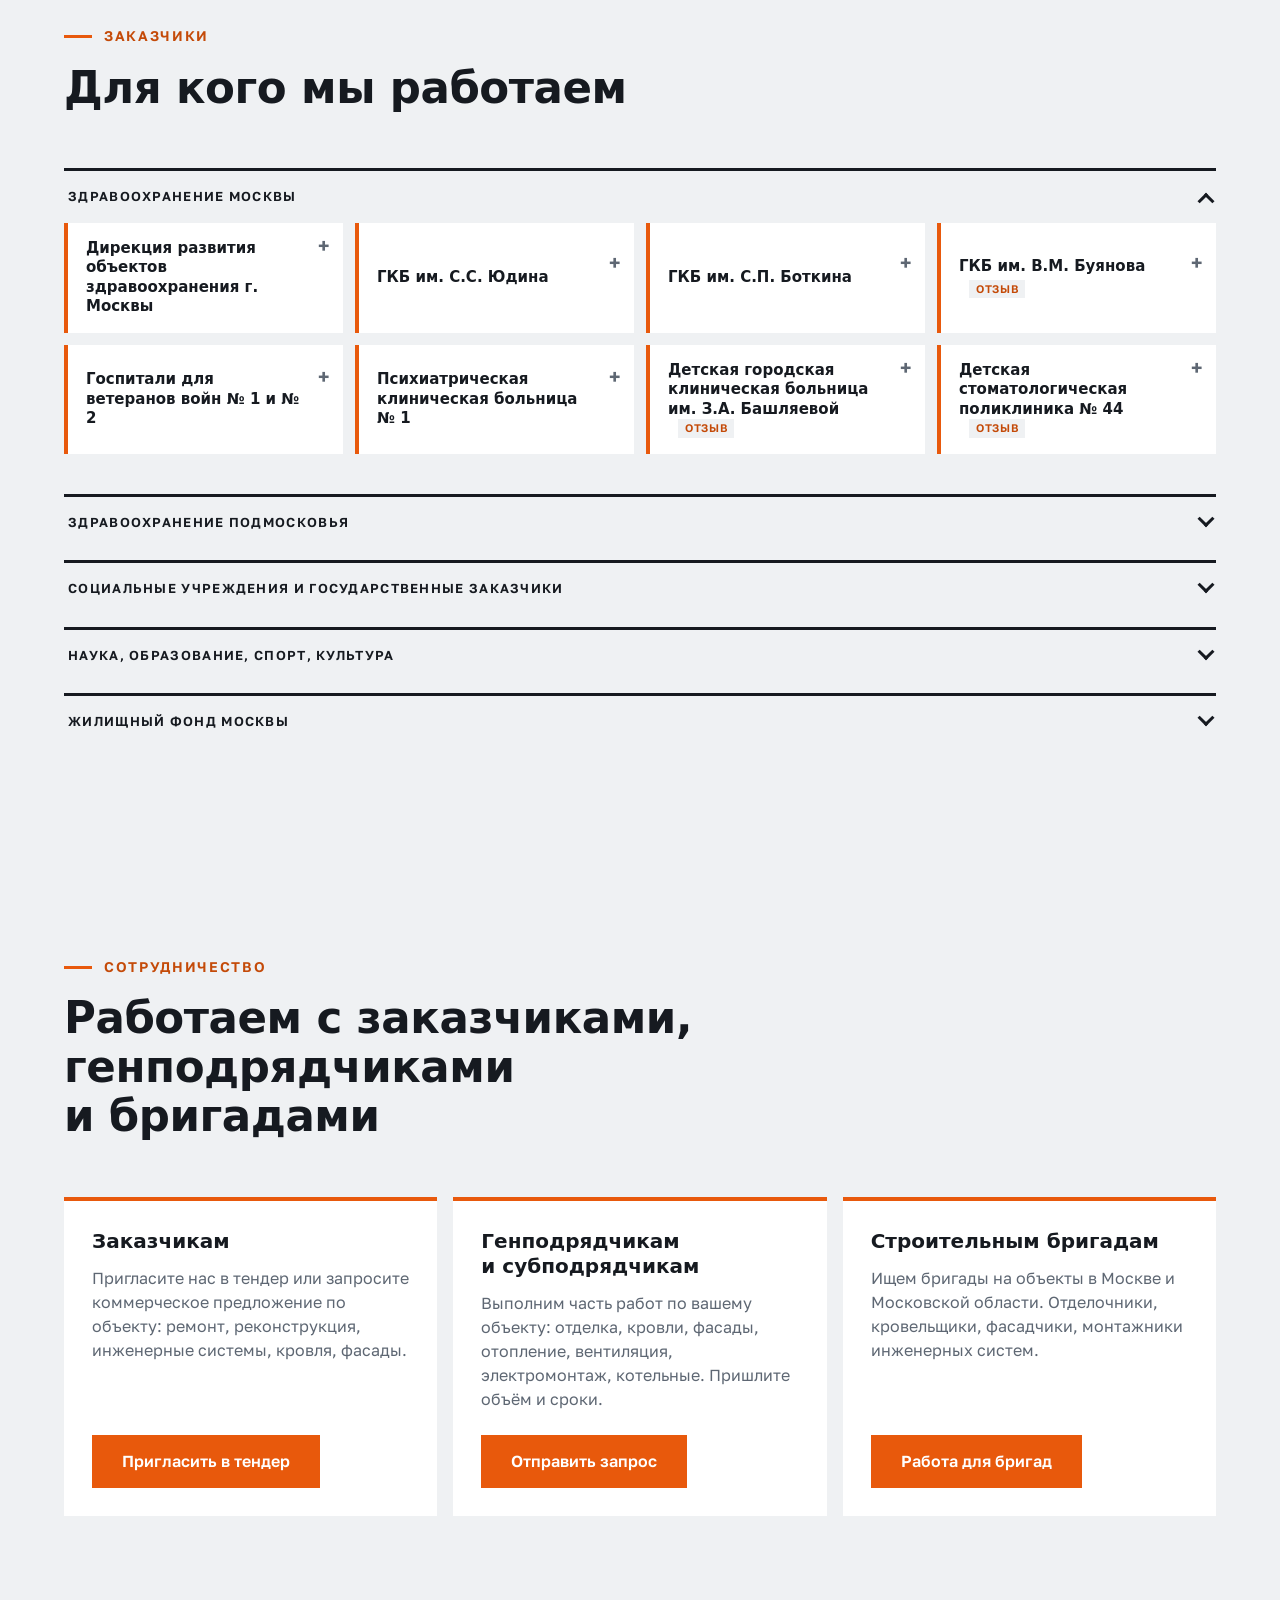
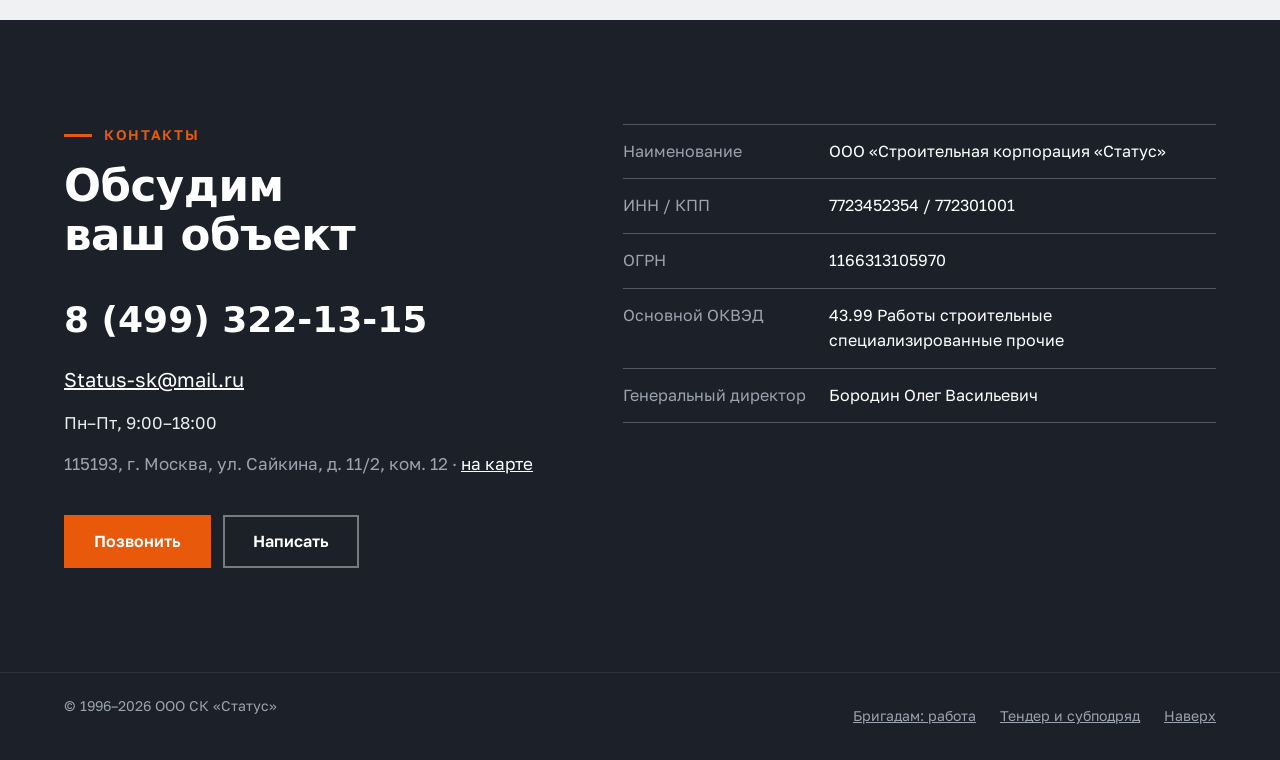
==== commit 8f58f0d4: "Блок «Сотрудничество» (тендер, субподряд, бригады) и страница /brigady/ для подбора бригад Co-Author" ====
--- a/index.html
+++ b/index.html
@@ -7,9 +7,9 @@
   <meta name="description" content="Строительная корпорация «Статус»: 30 лет в отрасли, 150+ выполненных контрактов. Капитальный и текущий ремонт больниц, жилых домов и общественных зданий, реконструкция котельных, кровли и фасады в Москве и Московской области.">
   <meta property="og:title" content="СК «Статус» — 30 лет в отрасли: ремонт больниц, домов и зданий Москвы">
   <meta property="og:description" content="150+ выполненных контрактов в Москве и Московской области.">
-  <meta property="og:image" content="https://status-sk.ru/assets/img/og-logo.png">
-  <meta property="og:url" content="https://status-sk.ru/">
-  <link rel="canonical" href="https://status-sk.ru/">
+  <meta property="og:image" content="https://www.status-sk.ru/assets/img/og-logo.png">
+  <meta property="og:url" content="https://www.status-sk.ru/">
+  <link rel="canonical" href="https://www.status-sk.ru/">
   <meta property="og:type" content="website">
   <meta property="og:locale" content="ru_RU">
   <meta name="theme-color" content="#1c2129">
@@ -17,16 +17,16 @@
   <link rel="preload" href="assets/fonts/unbounded-700-cyrillic.woff2" as="font" type="font/woff2" crossorigin>
   <link rel="preload" href="assets/fonts/golos-400-cyrillic.woff2" as="font" type="font/woff2" crossorigin>
   <link rel="stylesheet" href="assets/css/fonts.css">
-  <link rel="stylesheet" href="assets/css/style.css?v=5">
+  <link rel="stylesheet" href="assets/css/style.css?v=6">
   <script type="application/ld+json">
   {
     "@context": "https://schema.org",
     "@type": "GeneralContractor",
     "name": "ООО «Строительная корпорация «Статус»",
     "alternateName": "СК «Статус»",
-    "url": "https://status-sk.ru/",
-    "logo": "https://status-sk.ru/assets/img/og-logo.png",
-    "image": "https://status-sk.ru/assets/img/og-logo.png",
+    "url": "https://www.status-sk.ru/",
+    "logo": "https://www.status-sk.ru/assets/img/og-logo.png",
+    "image": "https://www.status-sk.ru/assets/img/og-logo.png",
     "description": "Капитальный и текущий ремонт больниц, жилых и общественных зданий, реконструкция котельных, кровли и фасады в Москве и Московской области.",
     "telephone": "+7-499-322-13-15",
     "email": "Status-sk@mail.ru",
@@ -367,6 +367,32 @@
     </div>
   </section>
 
+  <section class="sec sec--stone" id="coop">
+    <div class="wrap">
+      <div class="sec__head">
+        <p class="kicker">Сотрудничество</p>
+        <h2>Работаем с заказчиками, генподрядчиками и бригадами</h2>
+      </div>
+      <div class="coop">
+        <article>
+          <h3>Заказчикам</h3>
+          <p>Пригласите нас в тендер или запросите коммерческое предложение по объекту: ремонт, реконструкция, инженерные системы, кровля, фасады.</p>
+          <a class="btn" href="mailto:Status-sk@mail.ru?subject=%D0%9F%D1%80%D0%B8%D0%B3%D0%BB%D0%B0%D1%88%D0%B5%D0%BD%D0%B8%D0%B5%20%D0%B2%20%D1%82%D0%B5%D0%BD%D0%B4%D0%B5%D1%80&amp;body=%D0%9E%D0%B1%D1%8A%D0%B5%D0%BA%D1%82%20%D0%B8%20%D0%B0%D0%B4%D1%80%D0%B5%D1%81%3A%0A%D0%92%D0%B8%D0%B4%20%D1%80%D0%B0%D0%B1%D0%BE%D1%82%3A%0A%D0%A1%D1%80%D0%BE%D0%BA%20%D0%BF%D0%BE%D0%B4%D0%B0%D1%87%D0%B8%20%D0%B7%D0%B0%D1%8F%D0%B2%D0%BA%D0%B8%3A%0A%D0%A1%D1%81%D1%8B%D0%BB%D0%BA%D0%B0%20%D0%BD%D0%B0%20%D0%B7%D0%B0%D0%BA%D1%83%D0%BF%D0%BA%D1%83%20%D0%B8%D0%BB%D0%B8%20%D0%B4%D0%BE%D0%BA%D1%83%D0%BC%D0%B5%D0%BD%D1%82%D0%B0%D1%86%D0%B8%D1%8E%3A%0A%D0%9A%D0%BE%D0%BD%D1%82%D0%B0%D0%BA%D1%82%D0%BD%D0%BE%D0%B5%20%D0%BB%D0%B8%D1%86%D0%BE%20%D0%B8%20%D1%82%D0%B5%D0%BB%D0%B5%D1%84%D0%BE%D0%BD%3A%0A">Пригласить в тендер</a>
+        </article>
+        <article>
+          <h3>Генподрядчикам и субподрядчикам</h3>
+          <p>Выполним часть работ по вашему объекту: отделка, кровли, фасады, отопление, вентиляция, электромонтаж, котельные. Пришлите объём и сроки.</p>
+          <a class="btn" href="mailto:Status-sk@mail.ru?subject=%D0%97%D0%B0%D0%BF%D1%80%D0%BE%D1%81%20%D0%BF%D0%BE%20%D1%81%D1%83%D0%B1%D0%BF%D0%BE%D0%B4%D1%80%D1%8F%D0%B4%D1%83&amp;body=%D0%9E%D1%80%D0%B3%D0%B0%D0%BD%D0%B8%D0%B7%D0%B0%D1%86%D0%B8%D1%8F%3A%0A%D0%9E%D0%B1%D1%8A%D0%B5%D0%BA%D1%82%20%D0%B8%20%D0%B0%D0%B4%D1%80%D0%B5%D1%81%3A%0A%D0%92%D0%B8%D0%B4%D1%8B%20%D0%B8%20%D0%BE%D0%B1%D1%8A%D1%91%D0%BC%20%D1%80%D0%B0%D0%B1%D0%BE%D1%82%3A%0A%D0%A1%D1%80%D0%BE%D0%BA%D0%B8%3A%0A%D0%9A%D0%BE%D0%BD%D1%82%D0%B0%D0%BA%D1%82%D0%BD%D0%BE%D0%B5%20%D0%BB%D0%B8%D1%86%D0%BE%20%D0%B8%20%D1%82%D0%B5%D0%BB%D0%B5%D1%84%D0%BE%D0%BD%3A%0A">Отправить запрос</a>
+        </article>
+        <article>
+          <h3>Строительным бригадам</h3>
+          <p>Ищем бригады на объекты в Москве и Московской области. Отделочники, кровельщики, фасадчики, монтажники инженерных систем.</p>
+          <a class="btn" href="brigady/">Работа для бригад</a>
+        </article>
+      </div>
+    </div>
+  </section>
+
   <section class="sec sec--dark" id="contacts">
     <div class="wrap grid2">
       <div>
@@ -395,7 +421,7 @@
 <footer class="foot">
   <div class="wrap foot__in">
     <span>© 1996–<span id="yr">2026</span> ООО СК «Статус»</span>
-    <a href="#top">Наверх</a>
+    <span class="foot__links"><a href="brigady/">Бригадам: работа</a><a href="#coop">Тендер и субподряд</a><a href="#top">Наверх</a></span>
   </div>
 </footer>
 
--- a/assets/css/style.css
+++ b/assets/css/style.css
@@ -376,3 +376,23 @@
   .car { max-width: 520px; }
   .car .cmp { max-height: 390px; }
 }
+
+/* Сотрудничество и страница для бригад */
+.coop { display: grid; grid-template-columns: repeat(3, minmax(0, 1fr)); gap: 16px; }
+.coop article { display: flex; flex-direction: column; align-items: flex-start; padding: 28px; background: var(--paper); border-top: 4px solid var(--signal); }
+.coop h3 { margin: 0 0 12px; font: 700 20px/1.25 var(--f-display); color: var(--ink); }
+.coop p { margin: 0 0 24px; color: var(--mute); font-size: 16px; line-height: 1.5; }
+.coop .btn { margin-top: auto; }
+.foot__links { display: flex; flex-wrap: wrap; gap: 4px 24px; }
+.pg { padding-block: 80px; }
+.pg h1 { margin: 0 0 20px; max-width: 18ch; font: 700 clamp(28px, 4.4vw, 48px)/1.1 var(--f-display); }
+.pg__lead { max-width: 640px; margin: 0 0 32px; font-size: 19px; color: var(--on-dark-mute); }
+.tags { margin: 0; padding: 0; list-style: none; display: grid; grid-template-columns: repeat(2, minmax(0, 1fr)); gap: 12px 24px; }
+.tags li { padding: 14px 0 14px 22px; position: relative; border-top: 1px solid var(--line); }
+.tags li::before { content: ""; position: absolute; left: 0; top: 23px; width: 9px; height: 9px; background: var(--signal); }
+.steps { margin: 0; padding: 0; list-style: none; display: grid; grid-template-columns: repeat(3, minmax(0, 1fr)); gap: 16px; counter-reset: s; }
+.steps li { counter-increment: s; padding: 28px; background: var(--paper); border-top: 4px solid var(--ink); }
+.steps li::before { content: "0" counter(s); display: block; margin-bottom: 10px; font: 700 14px/1 var(--f-display); color: var(--signal-d); letter-spacing: .08em; }
+.steps b { display: block; margin-bottom: 8px; font: 700 20px/1.2 var(--f-display); color: var(--ink); }
+@media (max-width: 1020px) { .coop, .steps { grid-template-columns: 1fr; } .pg { padding-block: 48px; } }
+@media (max-width: 640px) { .tags { grid-template-columns: 1fr; } }
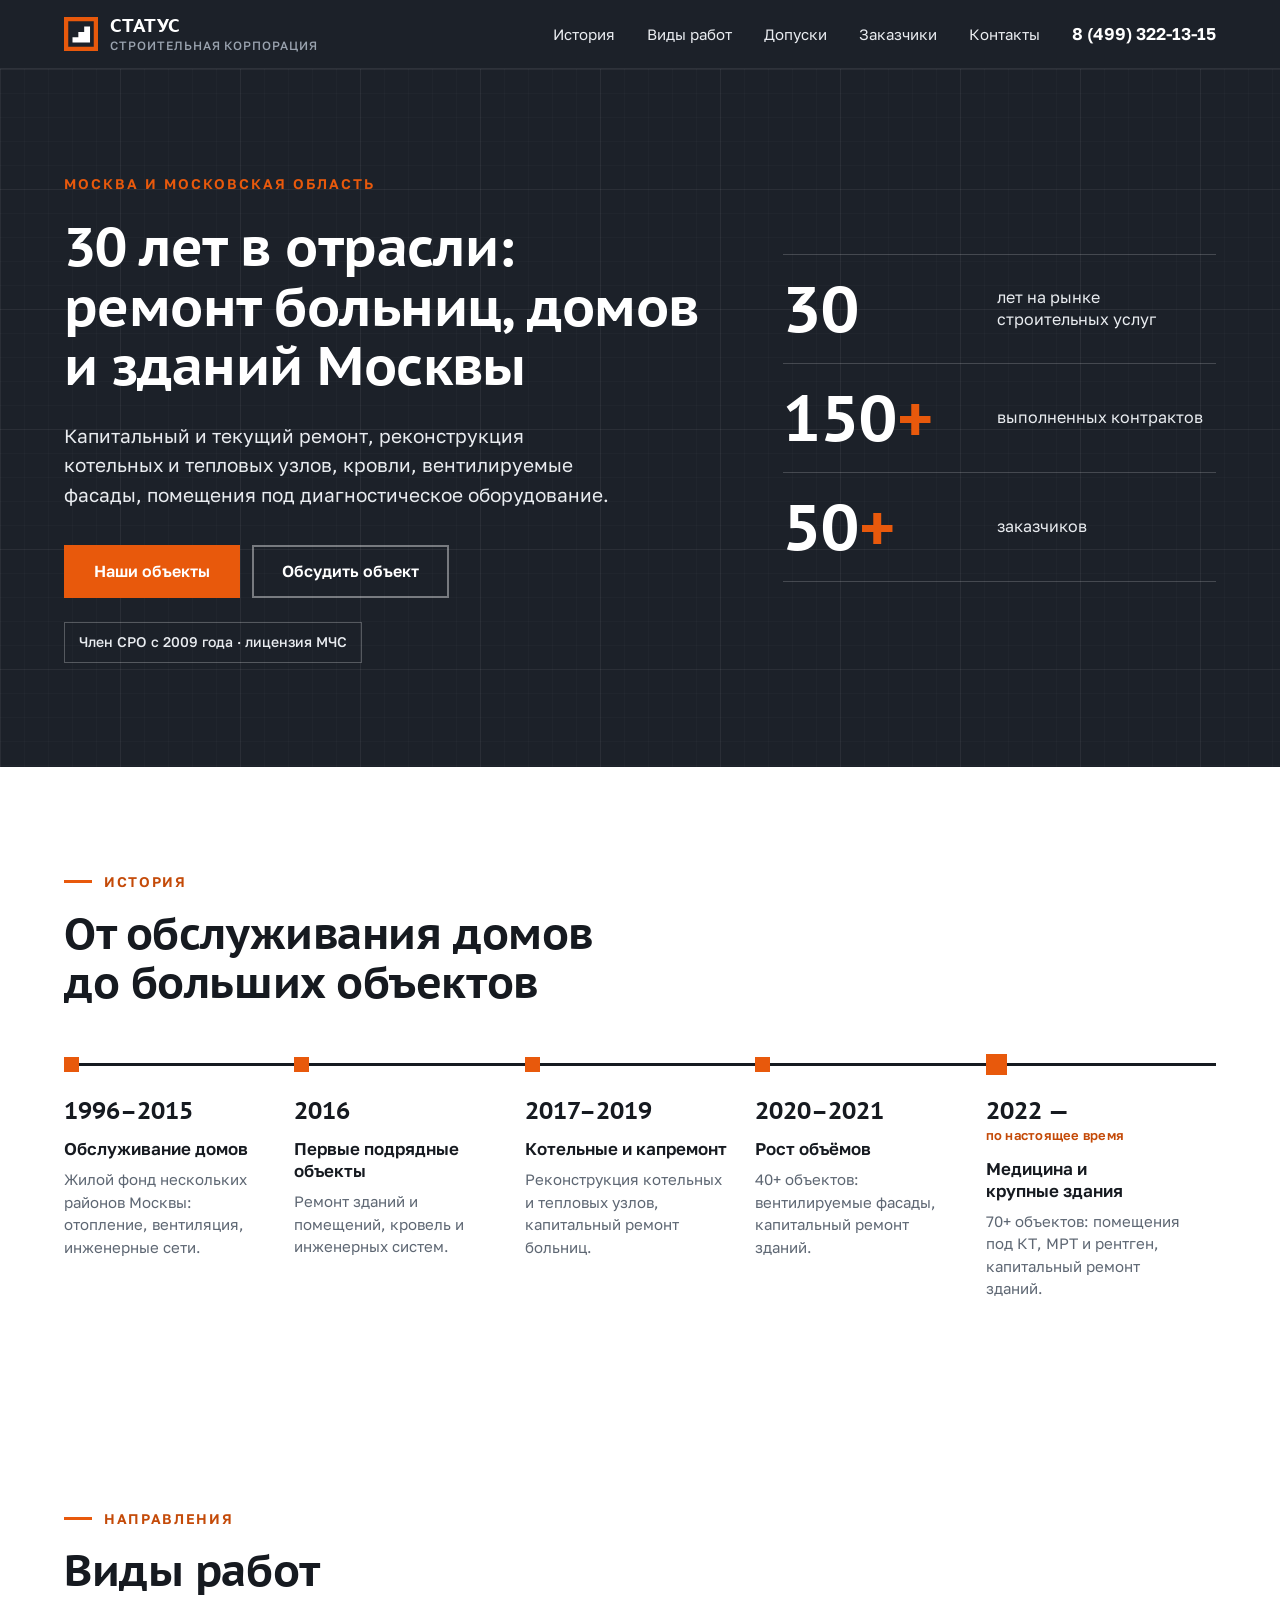
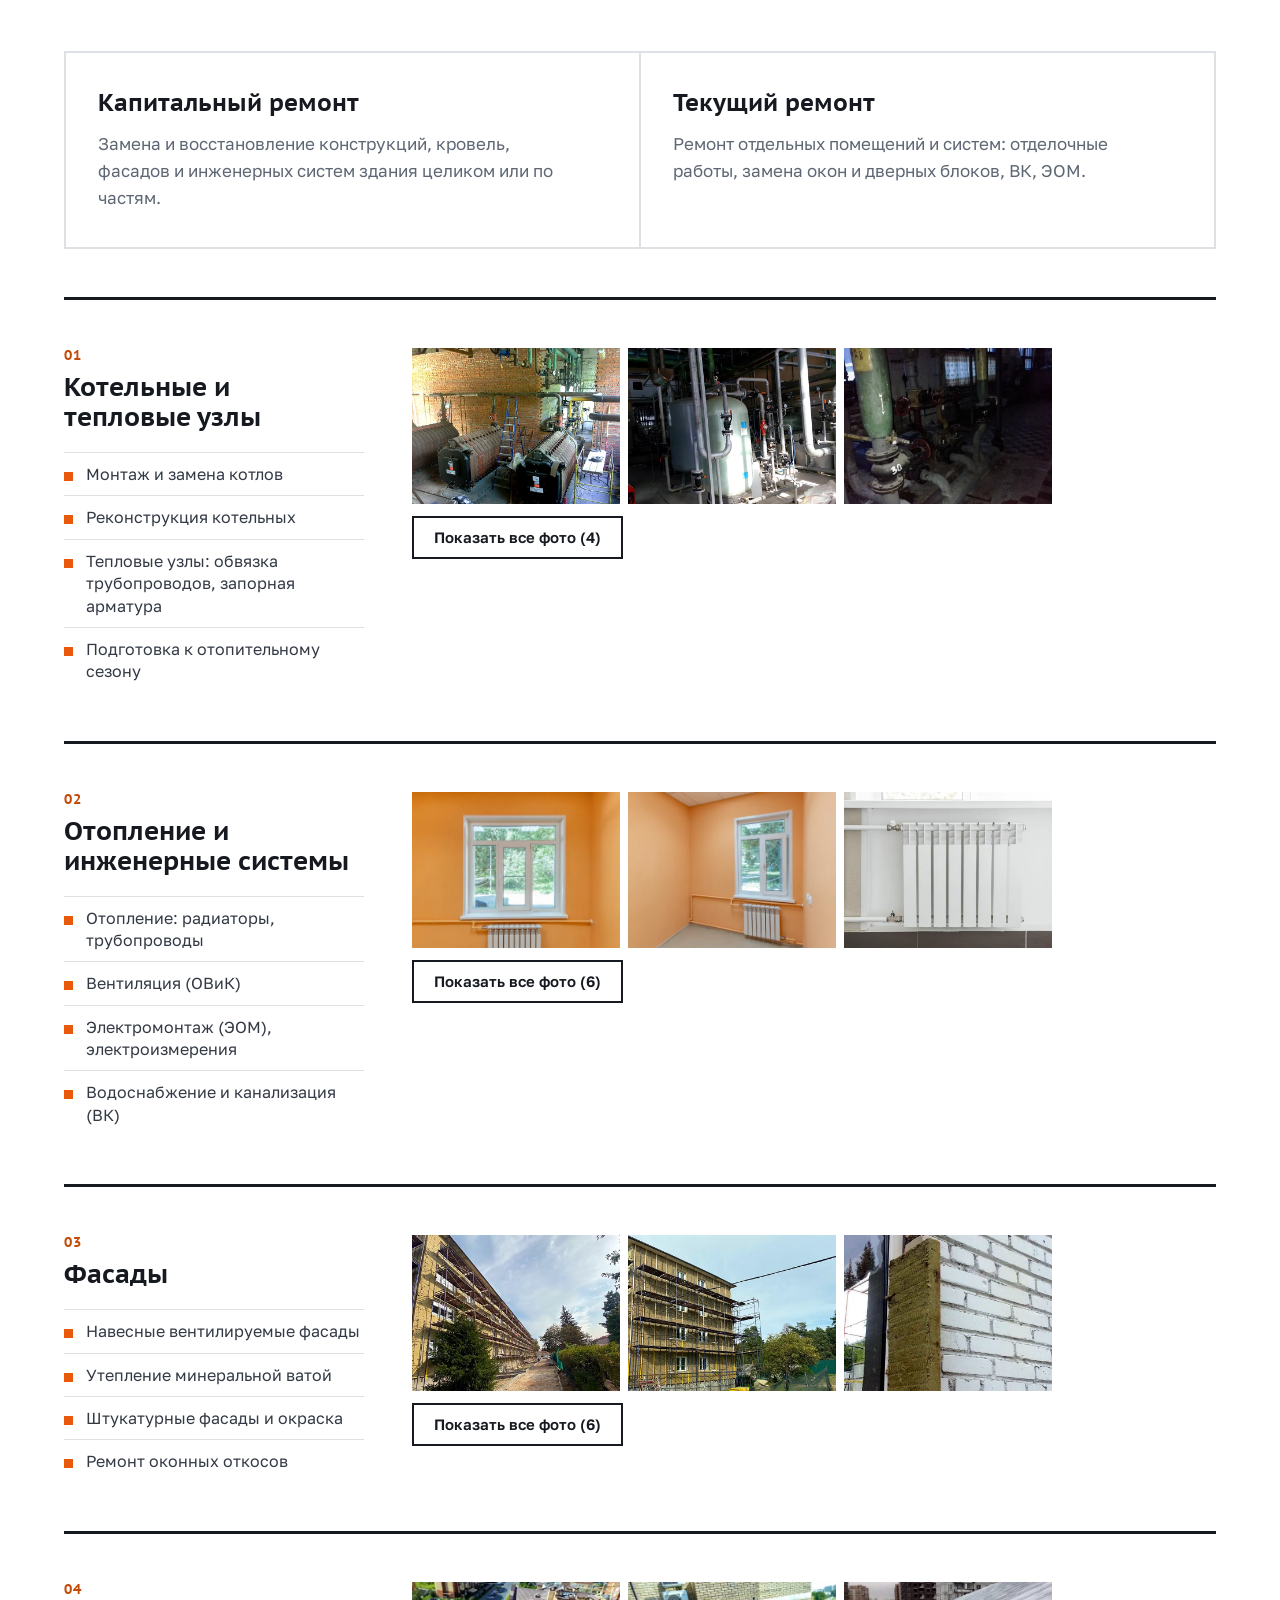
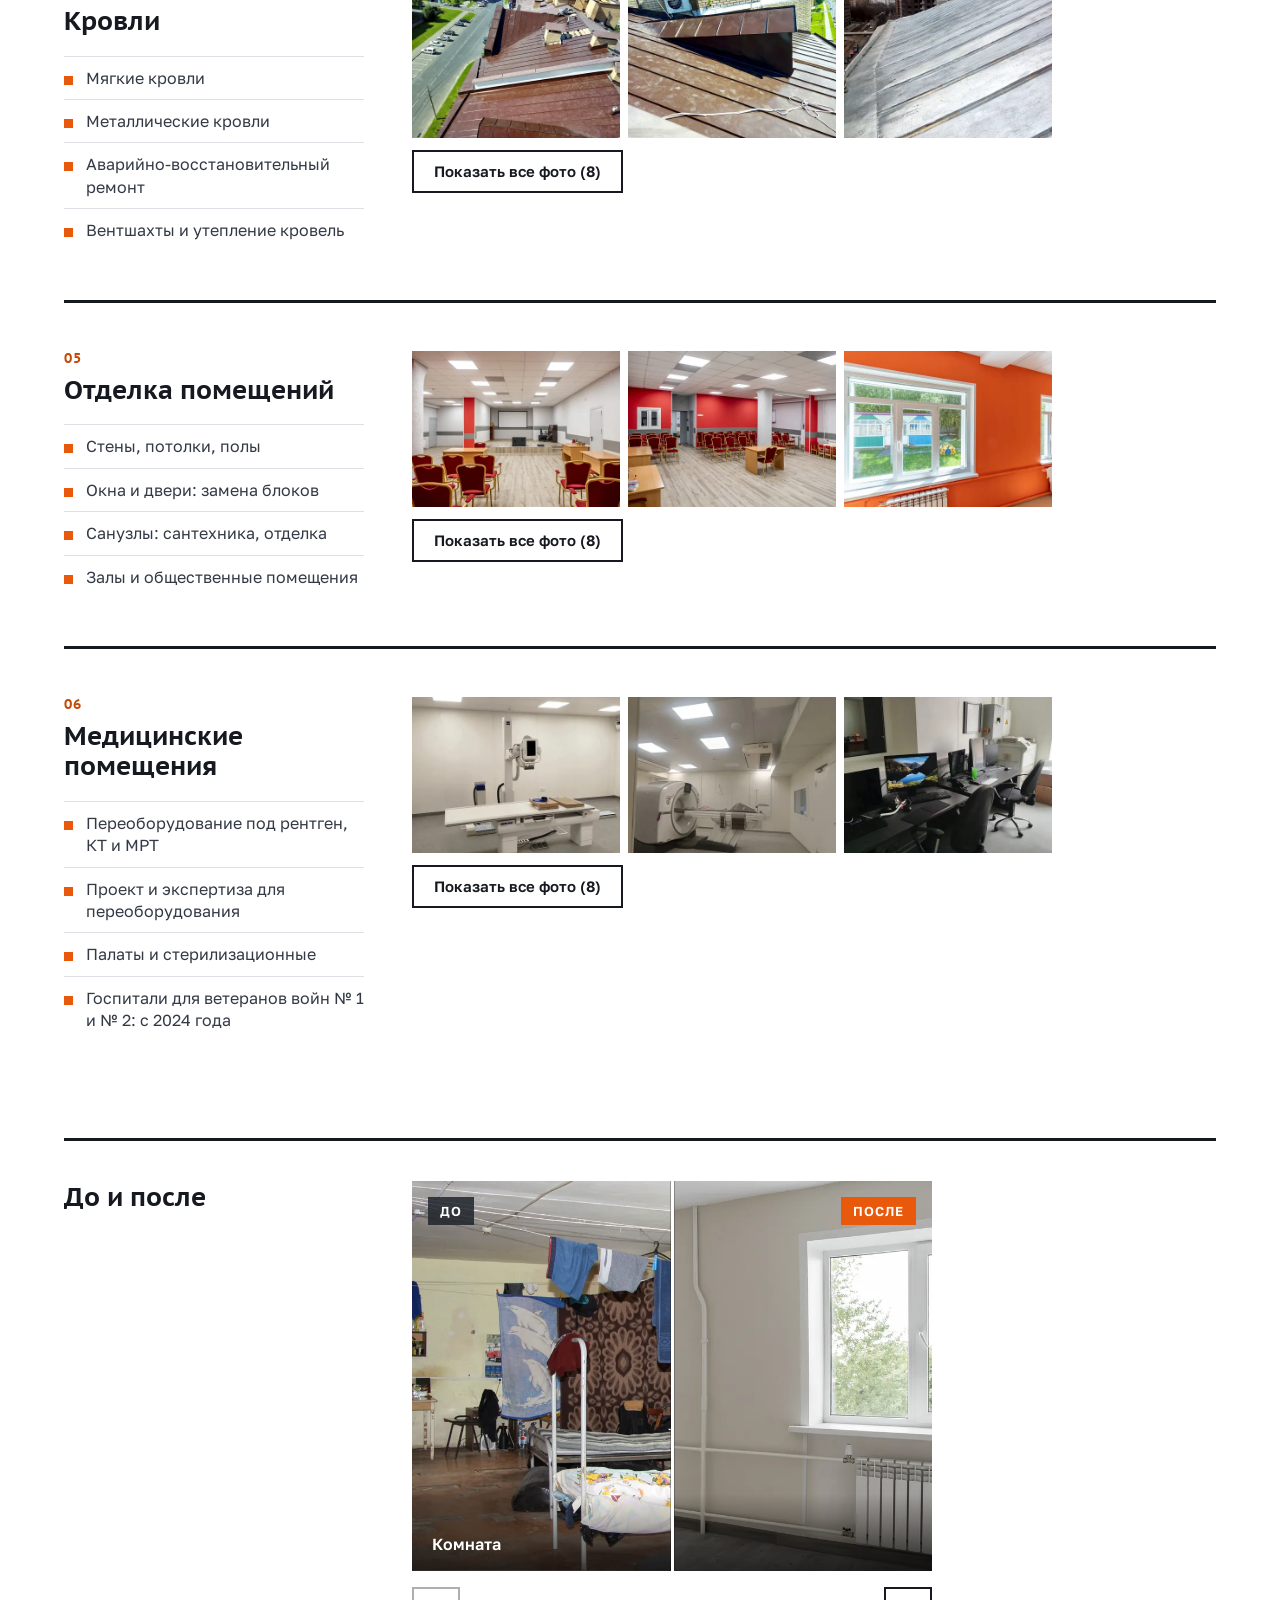
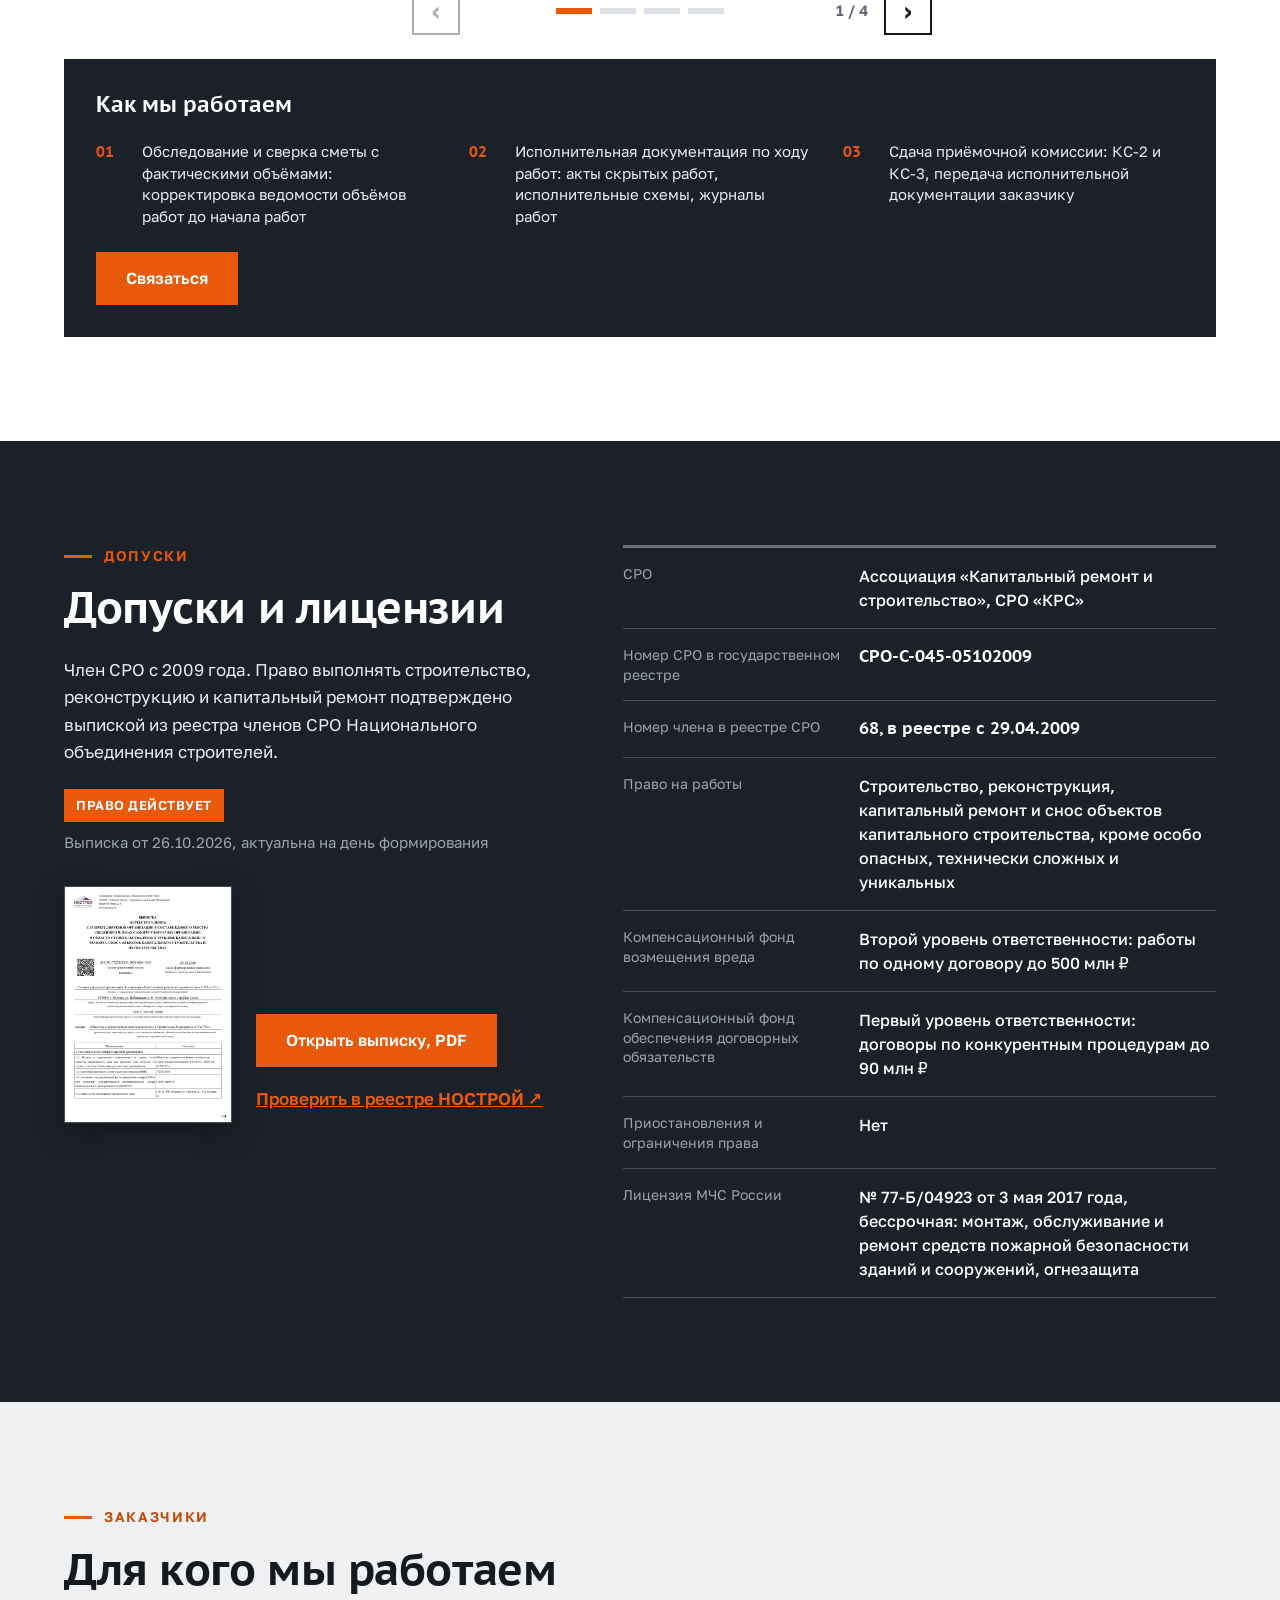
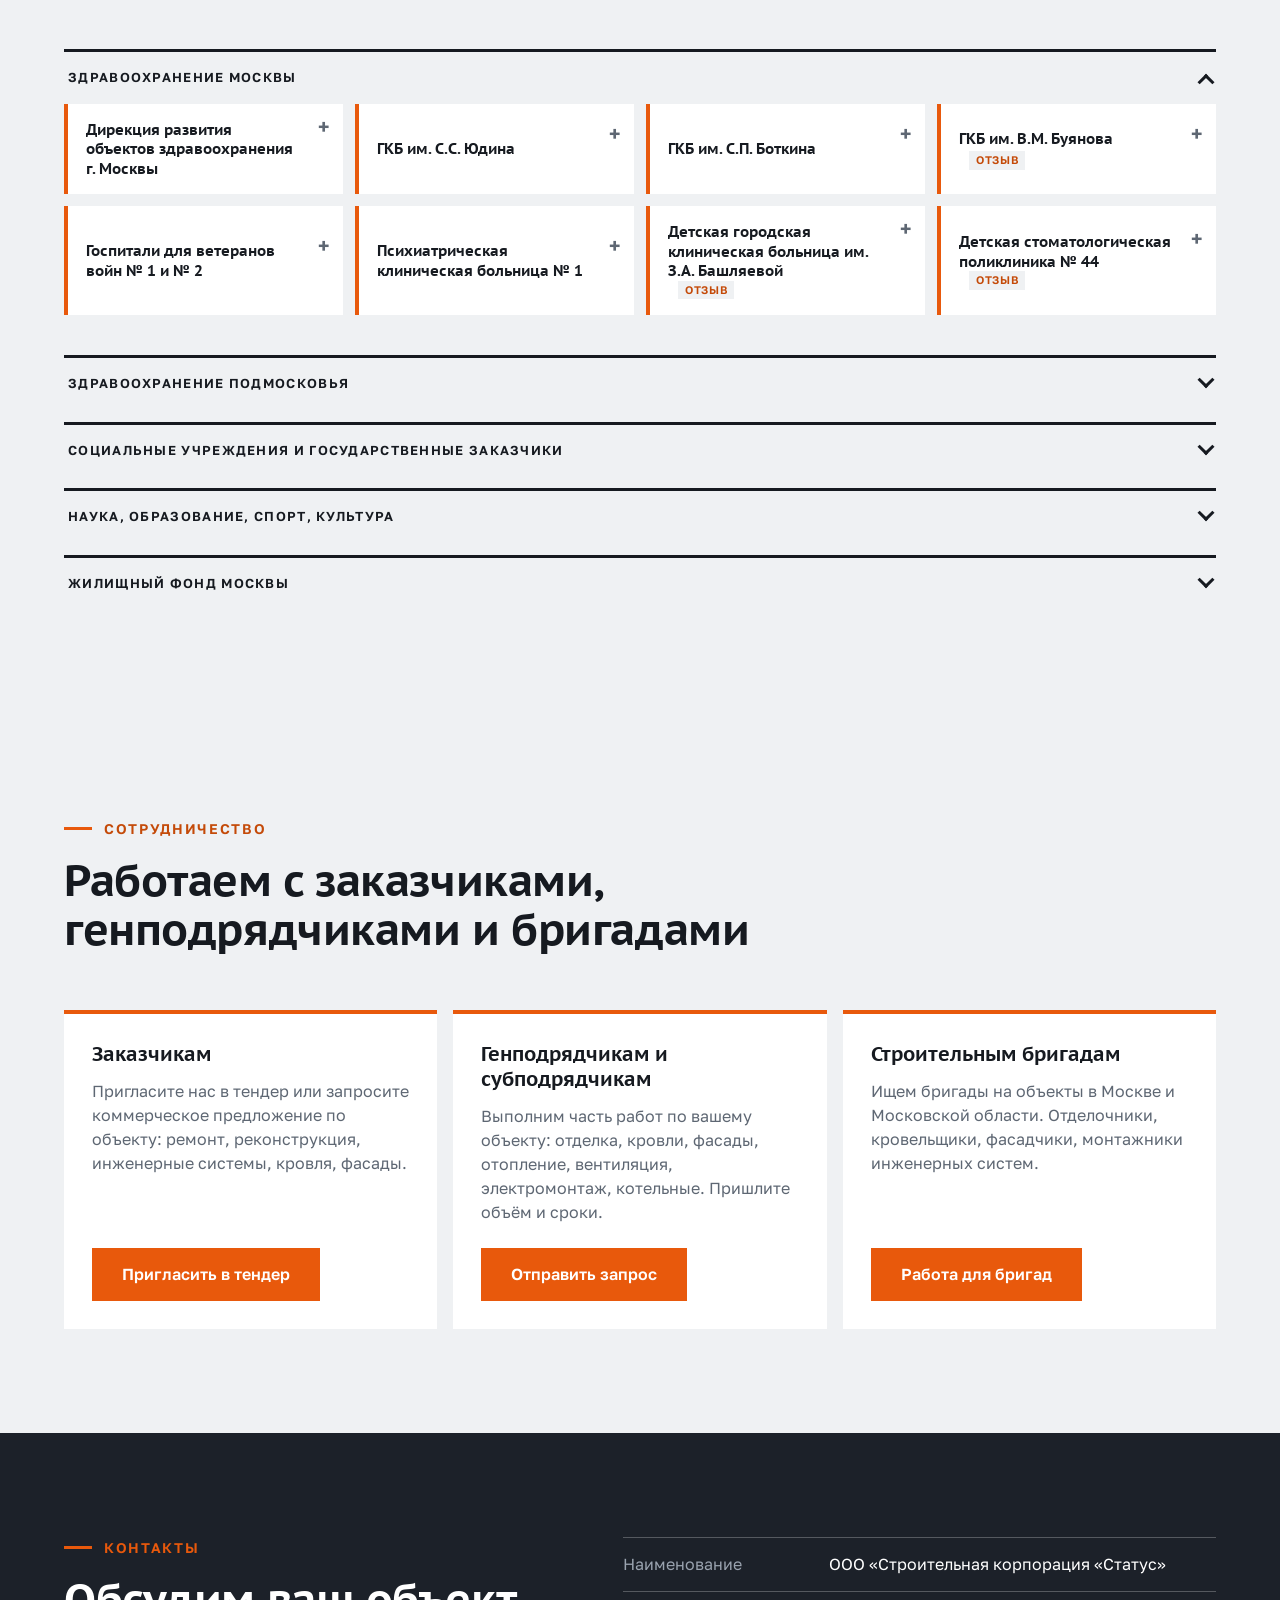
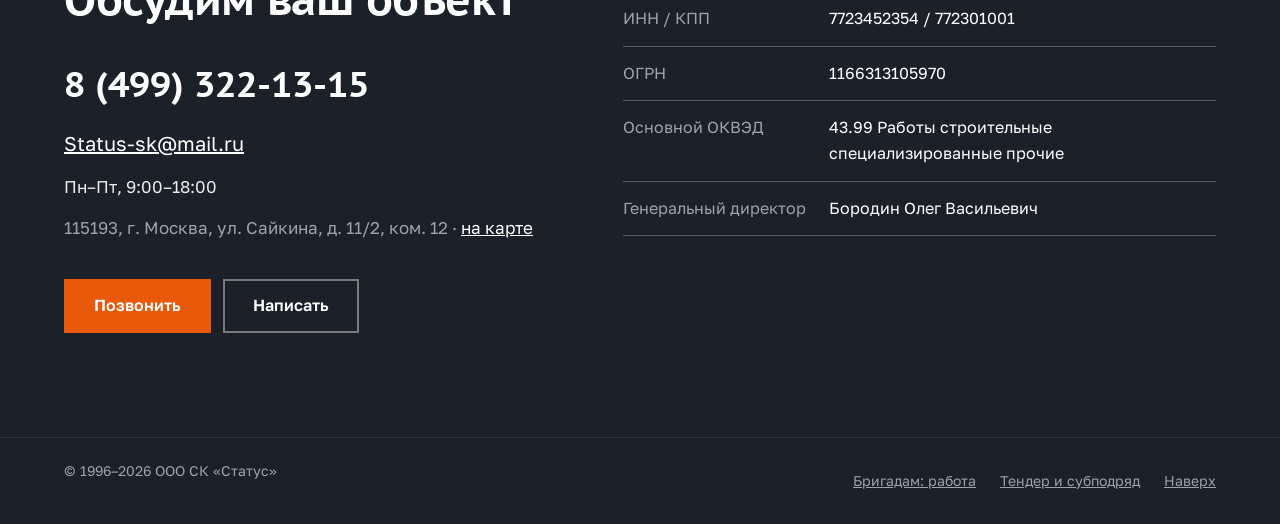
==== commit 6968361c: "Заголовочный шрифт: PT Sans Caption вместо Unbounded, спокойнее и ближе к госсайтам Co-Authored-By: " ====
--- a/index.html
+++ b/index.html
@@ -14,10 +14,10 @@
   <meta property="og:locale" content="ru_RU">
   <meta name="theme-color" content="#1c2129">
   <link rel="icon" href="data:image/svg+xml,%3Csvg%20xmlns='http://www.w3.org/2000/svg'%20viewBox='0%200%2064%2064'%3E%3Crect%20width='64'%20height='64'%20fill='%231c2129'/%3E%3Crect%20x='4'%20y='4'%20width='56'%20height='56'%20fill='none'%20stroke='%23e8590c'%20stroke-width='8'/%3E%3Cpath%20d='M16%2048V38h11V28h11V18h11v30z'%20fill='%23fff'/%3E%3C/svg%3E">
-  <link rel="preload" href="assets/fonts/unbounded-700-cyrillic.woff2" as="font" type="font/woff2" crossorigin>
+  <link rel="preload" href="assets/fonts/ptc-700.woff2" as="font" type="font/woff2" crossorigin>
   <link rel="preload" href="assets/fonts/golos-400-cyrillic.woff2" as="font" type="font/woff2" crossorigin>
-  <link rel="stylesheet" href="assets/css/fonts.css">
-  <link rel="stylesheet" href="assets/css/style.css?v=6">
+  <link rel="stylesheet" href="assets/css/fonts.css?v=8">
+  <link rel="stylesheet" href="assets/css/style.css?v=9">
   <script type="application/ld+json">
   {
     "@context": "https://schema.org",
--- a/assets/css/fonts.css
+++ b/assets/css/fonts.css
@@ -47,34 +47,9 @@
   unicode-range: U+0000-00FF, U+0131, U+0152-0153, U+02BB-02BC, U+02C6, U+02DA, U+02DC, U+0304, U+0308, U+0329, U+2000-206F, U+20AC, U+2122, U+2191, U+2193, U+2212, U+2215, U+FEFF, U+FFFD;
 }
 @font-face {
-  font-family: 'Unbounded';
-  font-style: normal;
-  font-weight: 500;
-  font-display: swap;
-  src: url(../fonts/unbounded-500-cyrillic.woff2) format('woff2');
-  unicode-range: U+0301, U+0400-045F, U+0490-0491, U+04B0-04B1, U+2116;
-}
-@font-face {
-  font-family: 'Unbounded';
-  font-style: normal;
-  font-weight: 500;
-  font-display: swap;
-  src: url(../fonts/unbounded-500-latin.woff2) format('woff2');
-  unicode-range: U+0000-00FF, U+0131, U+0152-0153, U+02BB-02BC, U+02C6, U+02DA, U+02DC, U+0304, U+0308, U+0329, U+2000-206F, U+20AC, U+2122, U+2191, U+2193, U+2212, U+2215, U+FEFF, U+FFFD;
-}
-@font-face {
-  font-family: 'Unbounded';
+  font-family: 'PT Sans Caption';
   font-style: normal;
   font-weight: 700;
   font-display: swap;
-  src: url(../fonts/unbounded-700-cyrillic.woff2) format('woff2');
-  unicode-range: U+0301, U+0400-045F, U+0490-0491, U+04B0-04B1, U+2116;
+  src: url(../fonts/ptc-700.woff2) format('woff2');
 }
-@font-face {
-  font-family: 'Unbounded';
-  font-style: normal;
-  font-weight: 700;
-  font-display: swap;
-  src: url(../fonts/unbounded-700-latin.woff2) format('woff2');
-  unicode-range: U+0000-00FF, U+0131, U+0152-0153, U+02BB-02BC, U+02C6, U+02DA, U+02DC, U+0304, U+0308, U+0329, U+2000-206F, U+20AC, U+2122, U+2191, U+2193, U+2212, U+2215, U+FEFF, U+FFFD;
-}
--- a/assets/css/style.css
+++ b/assets/css/style.css
@@ -14,7 +14,7 @@
   --on-dark: #e9ecf0;
   --on-dark-mute: #9aa3af;
   --focus: #ffd43b;
-  --f-display: "Unbounded", "Arial Black", system-ui, sans-serif;
+  --f-display: "PT Sans Caption", "PT Sans", Arial, system-ui, sans-serif;
   --f-body: "Golos Text", "Segoe UI", system-ui, -apple-system, Roboto, Arial, sans-serif;
 }
 * { box-sizing: border-box; }
@@ -396,3 +396,42 @@
 .steps b { display: block; margin-bottom: 8px; font: 700 20px/1.2 var(--f-display); color: var(--ink); }
 @media (max-width: 1020px) { .coop, .steps { grid-template-columns: 1fr; } .pg { padding-block: 48px; } }
 @media (max-width: 640px) { .tags { grid-template-columns: 1fr; } }
+
+/* Страница для бригад: крупно и просто, в первую очередь для телефона */
+.pg--hero { padding-block: 64px 56px; }
+.pg--hero h1 { max-width: 16ch; font-size: clamp(34px, 6vw, 60px); }
+.pg--hero .pg__lead { font-size: 21px; line-height: 1.5; color: #fff; }
+.call { display: inline-block; padding: 22px 36px; background: var(--signal); color: #fff; text-decoration: none; font: 700 clamp(26px, 5vw, 40px)/1.1 var(--f-display); }
+.call small { display: block; margin-bottom: 8px; font: 600 16px/1 var(--f-body); letter-spacing: .1em; text-transform: uppercase; }
+.call:hover { background: var(--signal-d); color: #fff; }
+.pg__sub { margin: 18px 0 0; font-size: 18px; color: var(--on-dark-mute); }
+.pg__sub--dark { color: var(--mute); margin: 0 0 20px; }
+.pg__sec { padding-block: 64px; }
+.pg__sec h2 { margin: 0 0 28px; font: 700 clamp(26px, 4vw, 38px)/1.15 var(--f-display); color: var(--ink); }
+.trades { margin: 0; padding: 0; list-style: none; display: grid; grid-template-columns: repeat(3, minmax(0, 1fr)); gap: 16px; }
+.trades li { position: relative; overflow: hidden; background: var(--graphite); color: #fff; }
+.trades img { display: block; width: 100%; height: auto; aspect-ratio: 4 / 3; object-fit: cover; opacity: .8; }
+.trades b { position: absolute; left: 0; right: 0; bottom: 34px; padding: 0 16px; font: 700 clamp(20px, 2.6vw, 26px)/1.15 var(--f-display); text-shadow: 0 1px 8px rgba(0,0,0,.6); }
+.trades span { position: absolute; left: 0; right: 0; bottom: 10px; padding: 0 16px; font-size: 16px; color: #fff; text-shadow: 0 1px 6px rgba(0,0,0,.6); }
+.trades li::after { content: ""; position: absolute; inset: 40% 0 0; background: linear-gradient(transparent, rgba(0,0,0,.7)); }
+.trades b, .trades span { z-index: 1; }
+.pg__also { margin: 20px 0 0; font-size: 18px; color: var(--ink); }
+.say { margin: 0 0 32px; padding: 0; list-style: none; display: grid; grid-template-columns: repeat(2, minmax(0, 1fr)); gap: 12px; }
+.say li { padding: 20px 24px; background: var(--paper); border-left: 6px solid var(--signal); font-size: 18px; }
+.say b { display: block; margin-bottom: 4px; font: 700 20px/1.2 var(--f-display); color: var(--ink); }
+.pg__btns { display: flex; flex-wrap: wrap; gap: 12px; }
+.pg .btn, .pg__btns .btn { font-size: 19px; padding: 18px 32px; }
+.btn--line { background: transparent; border-color: var(--ink); color: var(--ink); }
+.btn--line:hover { background: var(--ink); border-color: var(--ink); color: #fff; }
+.pg__addr { margin: 0 0 6px; font: 700 clamp(20px, 3vw, 28px)/1.3 var(--f-display); color: var(--ink); }
+.callbar { display: none; }
+@media (max-width: 760px) {
+  .trades { grid-template-columns: repeat(2, minmax(0, 1fr)); gap: 10px; }
+  .trades b { font-size: 17px; bottom: 30px; padding: 0 10px; }
+  .trades span { font-size: 14px; padding: 0 10px; bottom: 8px; }
+  .say { grid-template-columns: 1fr; }
+  .call { display: block; text-align: center; }
+  .pg__btns .btn { flex: 1 1 100%; text-align: center; }
+  .callbar { display: block; position: sticky; bottom: 0; z-index: 20; padding: 16px; background: var(--signal); color: #fff; text-align: center; text-decoration: none; font: 700 18px/1.2 var(--f-body); }
+}
+h1, h2, h3 { text-wrap: balance; }
